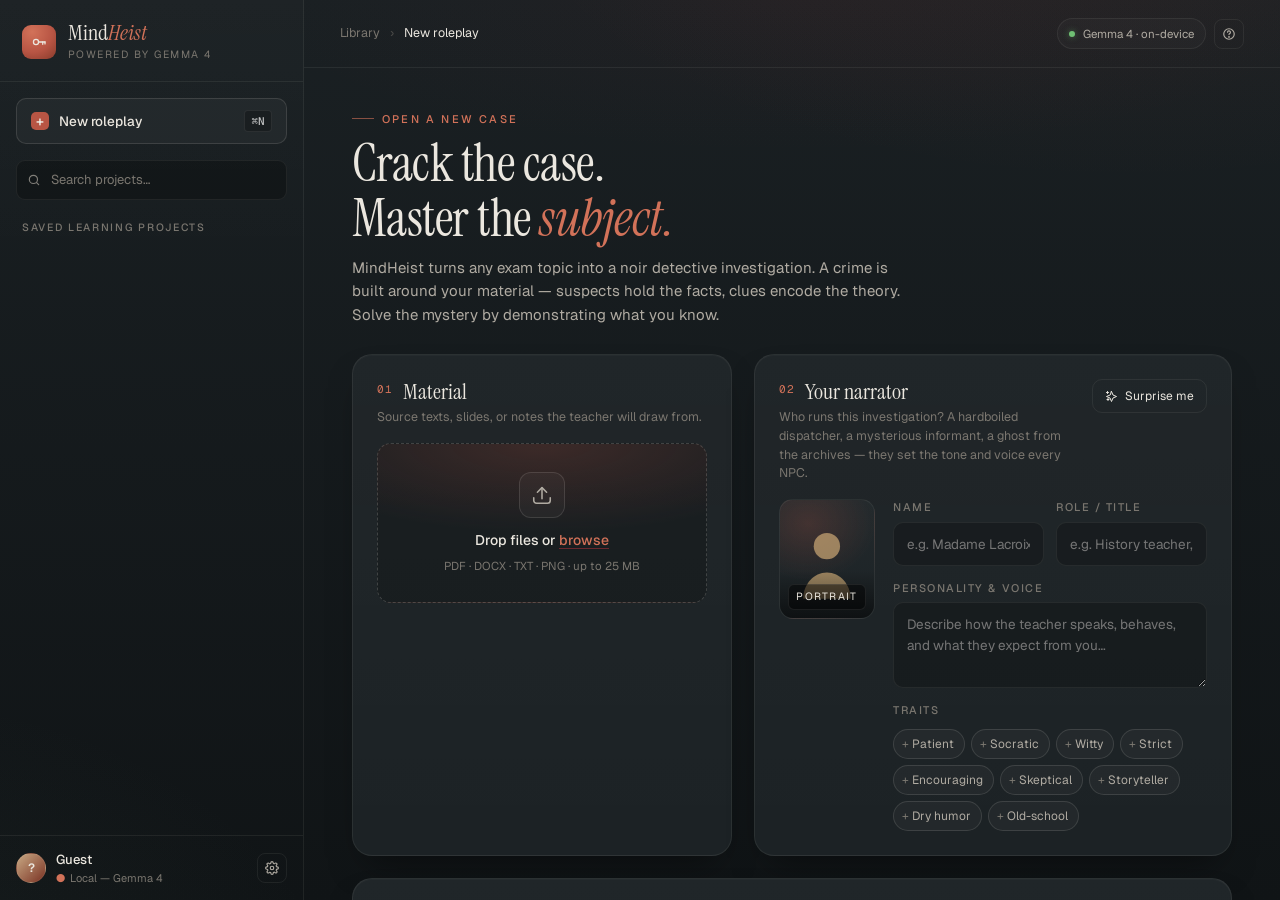
==== index.html @ cf47e503 "prompt step rework" ====
<!doctype html>
<html lang="en">
<head>
<meta charset="utf-8" />
<meta name="viewport" content="width=device-width,initial-scale=1" />
<title>MindHeist — New Roleplay</title>
<link rel="preconnect" href="https://fonts.googleapis.com">
<link rel="preconnect" href="https://fonts.gstatic.com" crossorigin>
<link href="https://fonts.googleapis.com/css2?family=Instrument+Serif:ital@0;1&family=Geist:wght@300;400;500;600;700&family=Geist+Mono:wght@400;500&display=swap" rel="stylesheet">
<link rel="stylesheet" href="shared.css">
<link rel="stylesheet" href="style.css">
</head>
<body>

<div class="app">

  <!-- Sidebar -->
  <aside class="sidebar">
    <div class="brand">
      <div class="brand-mark">
        <svg viewBox="0 0 24 24" fill="none" stroke="currentColor" stroke-width="1.7" stroke-linecap="round" stroke-linejoin="round">
          <circle cx="8" cy="12" r="3.4"/><path d="M11.4 12H20"/><path d="M17 12v3"/><path d="M20 12v2.5"/>
        </svg>
      </div>
      <div>
        <div class="brand-name">Mind<em>Heist</em></div>
        <div class="brand-sub">Powered by Gemma 4</div>
      </div>
    </div>

    <button class="new-btn">
      <span class="plus">+</span>
      <span>New roleplay</span>
      <span class="shortcut">⌘N</span>
    </button>

    <div class="search">
      <svg viewBox="0 0 24 24" fill="none" stroke="currentColor" stroke-width="2" stroke-linecap="round" stroke-linejoin="round"><circle cx="11" cy="11" r="7"/><path d="m20 20-3.5-3.5"/></svg>
      <input placeholder="Search projects…">
    </div>

    <h3>Saved learning projects</h3>

    <div class="projects" id="project-list"></div>

    <div class="sidebar-foot">
      <div class="avatar">?</div>
      <div class="who">
        <div class="who-name">Guest</div>
        <div class="who-plan"><span class="gem">●</span> Local — Gemma 4</div>
      </div>
      <button class="icon-btn" title="Settings">
        <svg viewBox="0 0 24 24" fill="none" stroke="currentColor" stroke-width="2" stroke-linecap="round" stroke-linejoin="round"><circle cx="12" cy="12" r="3"/><path d="M19.4 15a1.7 1.7 0 0 0 .3 1.8l.1.1a2 2 0 1 1-2.8 2.8l-.1-.1a1.7 1.7 0 0 0-1.8-.3 1.7 1.7 0 0 0-1 1.5V21a2 2 0 1 1-4 0v-.1a1.7 1.7 0 0 0-1.1-1.5 1.7 1.7 0 0 0-1.8.3l-.1.1a2 2 0 1 1-2.8-2.8l.1-.1a1.7 1.7 0 0 0 .3-1.8 1.7 1.7 0 0 0-1.5-1H3a2 2 0 1 1 0-4h.1a1.7 1.7 0 0 0 1.5-1.1 1.7 1.7 0 0 0-.3-1.8l-.1-.1a2 2 0 1 1 2.8-2.8l.1.1a1.7 1.7 0 0 0 1.8.3H9a1.7 1.7 0 0 0 1-1.5V3a2 2 0 1 1 4 0v.1a1.7 1.7 0 0 0 1 1.5 1.7 1.7 0 0 0 1.8-.3l.1-.1a2 2 0 1 1 2.8 2.8l-.1.1a1.7 1.7 0 0 0-.3 1.8V9a1.7 1.7 0 0 0 1.5 1H21a2 2 0 1 1 0 4h-.1a1.7 1.7 0 0 0-1.5 1z"/></svg>
      </button>
    </div>
  </aside>

  <!-- Main -->
  <main class="main">
    <div class="topbar">
      <div class="crumb">
        <span>Library</span>
        <span class="sep">›</span>
        <span class="here">New roleplay</span>
      </div>
      <div class="topbar-right">
        <span class="badge"><span class="pulse"></span> Gemma 4 · on-device</span>
        <button class="icon-btn" title="Help">
          <svg viewBox="0 0 24 24" fill="none" stroke="currentColor" stroke-width="2" stroke-linecap="round" stroke-linejoin="round"><circle cx="12" cy="12" r="9"/><path d="M9.5 9a2.5 2.5 0 1 1 3.5 2.3c-.7.4-1 .9-1 1.7"/><circle cx="12" cy="17" r=".6" fill="currentColor"/></svg>
        </button>
      </div>
    </div>

    <div class="scroll">

      <section class="hero">
        <div>
          <div class="eyebrow">Open a new case</div>
          <h1>Crack the case.<br>Master the <em>subject.</em></h1>
          <p class="lede">MindHeist turns any exam topic into a noir detective investigation. A crime is built around your material — suspects hold the facts, clues encode the theory. Solve the mystery by demonstrating what you know.</p>
        </div>
      </section>

      <div class="grid">

        <!-- Card 01: Material -->
        <article class="card">
          <div class="card-head">
            <div>
              <h2><span class="num">01</span>Material</h2>
              <div class="card-desc">Source texts, slides, or notes the teacher will draw from.</div>
            </div>
          </div>
          <label class="dropzone" for="file-input">
            <div class="dz-icon">
              <svg viewBox="0 0 24 24" fill="none" stroke="currentColor" stroke-width="1.7" stroke-linecap="round" stroke-linejoin="round"><path d="M21 15v3a3 3 0 0 1-3 3H6a3 3 0 0 1-3-3v-3"/><path d="M7 9l5-5 5 5"/><path d="M12 4v12"/></svg>
            </div>
            <div class="dz-title">Drop files or <b>browse</b></div>
            <div class="dz-hint">PDF · DOCX · TXT · PNG · up to 25 MB</div>
            <input id="file-input" type="file" multiple hidden>
          </label>
          <div class="file-list" id="file-list"></div>
        </article>

        <!-- Card 02: Teacher -->
        <article class="card">
          <div class="card-head">
            <div>
              <h2><span class="num">02</span>Your narrator</h2>
              <div class="card-desc">Who runs this investigation? A hardboiled dispatcher, a mysterious informant, a ghost from the archives — they set the tone and voice every NPC.</div>
            </div>
            <button class="btn" type="button" style="white-space:nowrap;font-size:12px;padding:7px 12px;flex-shrink:0">
              <svg viewBox="0 0 24 24" width="12" height="12" fill="none" stroke="currentColor" stroke-width="2" stroke-linecap="round" stroke-linejoin="round" style="vertical-align:-2px;margin-right:5px"><path d="M5 3v4M3 5h4M6 17v4M4 19h4M13 3l3 7 7 3-7 3-3 7-3-7-7-3 7-3z"/></svg>
              Surprise me
            </button>
          </div>
          <div class="persona-grid">
            <div class="portrait" title="Choose portrait">
              <svg viewBox="0 0 100 120" fill="currentColor">
                <circle cx="50" cy="40" r="20"/>
                <path d="M14 120c0-22 16-40 36-40s36 18 36 40z"/>
              </svg>
              <div class="portrait-label">Portrait</div>
            </div>
            <div>
              <div class="row-2">
                <div class="field">
                  <label>Name</label>
                  <input id="teacher-name" placeholder="e.g. Madame Lacroix">
                </div>
                <div class="field">
                  <label>Role / title</label>
                  <input id="teacher-role" placeholder="e.g. History teacher, debate partner…">
                </div>
              </div>
              <div class="field">
                <label>Personality &amp; voice</label>
                <textarea id="teacher-personality" placeholder="Describe how the teacher speaks, behaves, and what they expect from you…"></textarea>
              </div>
              <div class="field" style="margin-bottom:0">
                <label>Traits</label>
                <div class="traits">
                  <span class="trait">Patient</span>
                  <span class="trait">Socratic</span>
                  <span class="trait">Witty</span>
                  <span class="trait">Strict</span>
                  <span class="trait">Encouraging</span>
                  <span class="trait">Skeptical</span>
                  <span class="trait">Storyteller</span>
                  <span class="trait">Dry humor</span>
                  <span class="trait">Old-school</span>
                </div>
              </div>
            </div>
          </div>
        </article>

        <!-- Card 03: Lesson -->
        <article class="card full">
          <div class="card-head">
            <div>
              <h2><span class="num">03</span>The case</h2>
              <div class="card-desc">What subject should the crime revolve around? The mystery is built entirely from your exam topic.</div>
            </div>
          </div>
          <div class="topic-grid">
            <div>
              <div class="field">
                <label>Exam topic &amp; scope</label>
                <div class="ta-wrap">
                  <textarea id="topic-ta" oninput="updateCount(this)" placeholder="e.g. I have an oral exam on the French Revolution — causes, key figures, the Declaration of the Rights of Man. Make it a murder investigation where the victim was a revolutionary scholar. Push me hard on dates and motives."></textarea>
                  <div class="ta-foot">
                    <div class="ta-chips">
                      <span class="chip">Examples</span>
                      <span class="chip">+ Add goal</span>
                    </div>
                    <span id="char-count">0 / 2,000</span>
                  </div>
                </div>
              </div>
            </div>
            <div class="options">
              <div class="field" style="margin-bottom:0">
                <label>Investigation style</label>
                <div class="seg" id="mode-seg">
                  <div class="seg-item">Cold Case</div>
                  <div class="seg-item on">Murder</div>
                  <div class="seg-item">Conspiracy</div>
                  <div class="seg-item">Heist</div>
                </div>
              </div>
              <div class="opt-row">
                <div class="field" style="margin-bottom:0">
                  <label>Language</label>
                  <select id="lesson-language">
                    <option>French (immersive)</option>
                    <option>English</option>
                    <option>German</option>
                    <option>Spanish</option>
                  </select>
                </div>
                <div class="field" style="margin-bottom:0">
                  <label>Length</label>
                  <select id="lesson-length">
                    <option>15 min — quick drill</option>
                    <option selected>30 min — standard</option>
                    <option>60 min — deep dive</option>
                    <option>Open-ended</option>
                  </select>
                </div>
              </div>
              <div class="opt-row">
                <div class="field" style="margin-bottom:0">
                  <label>School type</label>
                  <select id="lesson-school-type">
                    <option value="">— not specified —</option>
                    <option>Grundschule</option>
                    <option>Hauptschule</option>
                    <option>Realschule</option>
                    <option selected>Gymnasium</option>
                    <option>Gesamtschule</option>
                    <option>Berufsschule</option>
                    <option>University</option>
                  </select>
                </div>
                <div class="field" style="margin-bottom:0">
                  <label>Class / grade</label>
                  <select id="lesson-grade">
                    <option value="">— not specified —</option>
                    <option>Klasse 1</option><option>Klasse 2</option><option>Klasse 3</option>
                    <option>Klasse 4</option><option>Klasse 5</option><option>Klasse 6</option>
                    <option>Klasse 7</option><option>Klasse 8</option><option>Klasse 9</option>
                    <option>Klasse 10</option><option>Klasse 11</option><option>Klasse 12</option>
                    <option>Klasse 13 / Abitur</option>
                    <option>1st year university</option><option>2nd year university</option>
                    <option>3rd year university</option><option>Master / graduate</option>
                  </select>
                </div>
              </div>
              <div class="slider-box">
                <div class="slider-top"><span>Academic difficulty</span><b id="diff-label">Challenging</b></div>
                <div class="track" id="diff-track">
                  <div class="track-fill" id="diff-fill" style="width:60%"></div>
                  <div class="track-knob" id="diff-knob" style="left:60%"></div>
                </div>
                <div class="slider-scale"><span>Forgiving</span><span>Balanced</span><span>Unforgiving</span><span>No mercy</span></div>
              </div>
            </div>
          </div>
        </article>

      </div>

      <!-- Action bar -->
      <div class="action-bar">
        <div class="action-left">
          <div class="action-model">
            <svg viewBox="0 0 24 24" fill="none" stroke="currentColor" stroke-width="1.8" stroke-linecap="round" stroke-linejoin="round"><path d="M12 2l2.5 6.5L21 11l-6.5 2.5L12 20l-2.5-6.5L3 11l6.5-2.5z"/></svg>
            Gemma 4 · runs locally
          </div>
          <div class="action-divider"></div>
          <div class="action-tokens">No documents yet · add material to begin</div>
        </div>
        <div class="action-right">
          <button class="btn">Save draft</button>
          <button class="btn btn-primary" onclick="send()">
            <svg viewBox="0 0 24 24" fill="none" stroke="currentColor" stroke-width="2" stroke-linecap="round" stroke-linejoin="round"><path d="M5 4l14 8-14 8z" fill="currentColor"/></svg>
            Open the case
            <span class="kbd">⏎</span>
          </button>
        </div>
      </div>

    </div>
  </main>
</div>

<!-- Loading Overlay -->
<div id="loading-overlay" class="loading-overlay" aria-live="polite" aria-label="Generating your case">
  <div class="lo-glow lo-glow-1" aria-hidden="true"></div>
  <div class="lo-glow lo-glow-2" aria-hidden="true"></div>
  <div class="lo-scanlines" aria-hidden="true"></div>

  <div class="lo-content">

    <div class="lo-brand">
      <div class="lo-brand-mark">
        <svg viewBox="0 0 24 24" fill="none" stroke="currentColor" stroke-width="1.7" stroke-linecap="round" stroke-linejoin="round">
          <circle cx="8" cy="12" r="3.4"/>
          <path d="M11.4 12H20"/>
          <path d="M17 12v3"/>
          <path d="M20 12v2.5"/>
        </svg>
      </div>
      <span class="lo-brand-name">Mind<em>Heist</em></span>
    </div>

    <div class="lo-title">Opening<br>the case</div>
    <div class="lo-subtitle" id="lo-subtitle">Preparing your investigation…</div>

    <div class="lo-stages">

      <!-- Stage 1: Research -->
      <div class="lo-stage" id="lo-stage-1">
        <div class="lo-stage-track">
          <div class="lo-stage-icon">
            <svg viewBox="0 0 24 24" fill="none" stroke="currentColor" stroke-width="2" stroke-linecap="round" stroke-linejoin="round">
              <circle cx="11" cy="11" r="7"/>
              <path d="m20 20-3.5-3.5"/>
            </svg>
          </div>
          <div class="lo-stage-line"></div>
        </div>
        <div class="lo-stage-body">
          <div class="lo-stage-label">Research</div>
          <div class="lo-stage-desc">Analyzing concepts, key facts, and learning gaps</div>
        </div>
      </div>

      <!-- Stage 2: Task Design -->
      <div class="lo-stage" id="lo-stage-2">
        <div class="lo-stage-track">
          <div class="lo-stage-icon">
            <svg viewBox="0 0 24 24" fill="none" stroke="currentColor" stroke-width="2" stroke-linecap="round" stroke-linejoin="round">
              <path d="M9 5H7a2 2 0 0 0-2 2v12a2 2 0 0 0 2 2h10a2 2 0 0 0 2-2V7a2 2 0 0 0-2-2h-2"/>
              <rect x="9" y="3" width="6" height="4" rx="2"/>
              <path d="M9 12h6M9 16h4"/>
            </svg>
          </div>
          <div class="lo-stage-line"></div>
        </div>
        <div class="lo-stage-body">
          <div class="lo-stage-label">Task Design</div>
          <div class="lo-stage-desc">Creating exam tasks calibrated to your level</div>
        </div>
      </div>

      <!-- Stage 3: Story Build -->
      <div class="lo-stage" id="lo-stage-3">
        <div class="lo-stage-track">
          <div class="lo-stage-icon">
            <svg viewBox="0 0 24 24" fill="none" stroke="currentColor" stroke-width="2" stroke-linecap="round" stroke-linejoin="round">
              <path d="M20.84 4.61a5.5 5.5 0 0 0-7.78 0L12 5.67l-1.06-1.06a5.5 5.5 0 0 0-7.78 7.78l1.06 1.06L12 21.23l7.78-7.78 1.06-1.06a5.5 5.5 0 0 0 0-7.78z"/>
            </svg>
          </div>
        </div>
        <div class="lo-stage-body">
          <div class="lo-stage-label">Building the Case</div>
          <div class="lo-stage-desc">Weaving your topic into a noir detective mystery</div>
        </div>
      </div>

    </div>

    <div class="lo-progress">
      <div class="lo-progress-fill" id="lo-progress-fill"></div>
    </div>

    <div class="lo-footer">
      <span>Gemma 4 · on-device</span>
      <div class="lo-footer-dot"></div>
      <span id="lo-timer">0s</span>
      <div class="lo-footer-dot"></div>
      <span>~1–3 min</span>
    </div>

  </div>
</div>

<script src="script.js"></script>

</body>
</html>
---- shared.css ----
/* Shared design tokens and base styles — included by both pages */

:root {
  --bg:           #161b1d;
  --surface:      #1c2225;
  --surface-2:    #232a2d;
  --ink:          #ebe7df;
  --ink-dim:      #b0aba2;
  --ink-mute:     #7a766f;
  --accent:       #b85544;
  --accent-light: #d27259;
  --r:            14px;
  --r-lg:         20px;
  --shadow:       0 18px 36px -16px rgba(0,0,0,0.5), 0 1px 0 rgba(255,255,255,0.025) inset;
}

*, *::before, *::after { box-sizing: border-box; }
html, body { height: 100%; margin: 0; }

.app {
  display: grid;
  grid-template-columns: 304px 1fr;
  height: 100vh;
}

.sidebar {
  display: flex;
  flex-direction: column;
  border-right: 1px solid var(--line);
}

.brand {
  display: flex;
  align-items: center;
  gap: 12px;
  padding: 22px 22px 18px;
  border-bottom: 1px solid var(--line);
}

.sidebar h3 {
  font-size: 10.5px;
  letter-spacing: 0.16em;
  text-transform: uppercase;
  color: var(--ink-mute);
  font-weight: 500;
  margin: 8px 22px;
}

.sidebar-foot {
  border-top: 1px solid var(--line);
  padding: 14px 16px;
  display: flex;
  align-items: center;
  gap: 10px;
}

@media (max-width: 860px) {
  .app { grid-template-columns: 1fr; }
  .sidebar { display: none; }
}
---- style.css ----
:root {
  --bg-grad-1:   #1a2023;
  --bg-grad-2:   #101416;
  --glow-1:      rgba(184,85,68,0.10);
  --glow-2:      rgba(94,124,107,0.10);
  --line:        rgba(235,231,223,0.07);
  --line-strong: rgba(235,231,223,0.13);
  --red:         var(--accent);
  --red-deep:    #7a3324;
  --red-bright:  var(--accent-light);
  --red-glow:    rgba(184,85,68,0.22);
  --gold:        #c9a984;
  --r-sm:        10px;
  --shadow-red:  0 8px 24px -10px var(--red-glow);
}

body {
  font-family: "Geist", ui-sans-serif, system-ui, sans-serif;
  font-size: 14px;
  line-height: 1.5;
  color: var(--ink);
  background-color: var(--bg);
  background-image:
    radial-gradient(1100px 600px at 88% -20%, var(--glow-1), transparent 60%),
    radial-gradient(900px 700px at -10% 120%, var(--glow-2), transparent 55%),
    linear-gradient(180deg, var(--bg-grad-1), var(--bg-grad-2));
  background-attachment: fixed;
  -webkit-font-smoothing: antialiased;
  overflow: hidden;
}

/* ── Sidebar ── */
.sidebar {
  background: linear-gradient(180deg, rgba(255,255,255,0.015), transparent 30%);
}

.brand-mark {
  width: 34px; height: 34px;
  border-radius: 9px;
  background: radial-gradient(120% 120% at 30% 20%, var(--red-bright), var(--red) 50%, var(--red-deep));
  display: grid; place-items: center;
  color: var(--ink);
}
.brand-mark svg { width: 18px; height: 18px; }
.brand-name {
  font-family: "Instrument Serif", serif;
  font-size: 22px;
  line-height: 1;
}
.brand-name em { font-style: italic; color: var(--red-bright); }
.brand-sub {
  font-size: 10.5px;
  letter-spacing: 0.14em;
  text-transform: uppercase;
  color: var(--ink-mute);
  margin-top: 3px;
}

.new-btn {
  margin: 16px;
  padding: 11px 14px;
  display: flex; align-items: center; gap: 10px;
  background: rgba(255,255,255,0.04);
  color: var(--ink);
  border: 1px solid var(--line-strong);
  border-radius: var(--r-sm);
  font: inherit; font-size: 13.5px; font-weight: 500;
  cursor: pointer;
  transition: background .15s, border-color .15s;
}
.new-btn:hover { background: rgba(255,255,255,0.07); border-color: rgba(185,64,73,0.35); }
.new-btn .plus {
  width: 18px; height: 18px; border-radius: 5px;
  background: var(--red);
  display: grid; place-items: center;
  font-size: 14px; font-weight: 600; line-height: 1;
}
.new-btn .shortcut {
  margin-left: auto;
  font-family: "Geist Mono", monospace;
  font-size: 11px;
  padding: 2px 6px; border-radius: 4px;
  background: rgba(0,0,0,0.25);
  color: rgba(255,255,255,0.75);
  border: 1px solid rgba(255,255,255,0.08);
}

.search {
  margin: 0 16px 12px;
  display: flex; align-items: center; gap: 8px;
  padding: 8px 10px;
  background: rgba(0,0,0,0.25);
  border: 1px solid var(--line);
  border-radius: 9px;
}
.search:focus-within { border-color: var(--line-strong); }
.search svg { width: 14px; height: 14px; opacity: .7; flex-shrink: 0; color: var(--ink-dim); }
.search input {
  background: transparent; border: 0; outline: 0;
  color: var(--ink); flex: 1; font: inherit; font-size: 13px;
}
.search input::placeholder { color: var(--ink-mute); }

.projects {
  flex: 1;
  overflow-y: auto;
  padding: 0 10px 10px;
  scrollbar-width: thin;
  scrollbar-color: rgba(255,255,255,0.1) transparent;
}
.projects::-webkit-scrollbar { width: 6px; }
.projects::-webkit-scrollbar-thumb { background: rgba(255,255,255,0.08); border-radius: 99px; }

.project {
  padding: 11px 12px;
  border-radius: 10px;
  margin: 2px 0;
  cursor: pointer;
  border: 1px solid transparent;
  display: grid;
  grid-template-columns: 28px 1fr auto;
  align-items: center;
  gap: 10px;
  transition: background .15s, border-color .15s;
}
.project:hover { background: rgba(255,255,255,0.025); border-color: var(--line); }
.project.active {
  background: linear-gradient(180deg, rgba(155,44,52,0.12), rgba(155,44,52,0.04));
  border-color: rgba(155,44,52,0.28);
}
.project-icon {
  width: 28px; height: 28px; border-radius: 7px;
  display: grid; place-items: center;
  font-family: "Instrument Serif", serif; font-size: 16px;
  background: linear-gradient(160deg, rgba(255,255,255,0.06), rgba(255,255,255,0.02));
  border: 1px solid var(--line);
}
.project-text { min-width: 0; }
.project-title {
  font-size: 13px; font-weight: 500;
  white-space: nowrap; overflow: hidden; text-overflow: ellipsis;
}
.project-sub {
  font-size: 11.5px; color: var(--ink-mute); margin-top: 1px;
  white-space: nowrap; overflow: hidden; text-overflow: ellipsis;
}
.dot {
  width: 6px; height: 6px; border-radius: 50%;
  background: var(--red-bright);
  box-shadow: 0 0 8px var(--red-bright);
  opacity: 0;
}
.project.unread .dot { opacity: 1; }

.avatar {
  width: 30px; height: 30px; border-radius: 50%;
  background: linear-gradient(135deg, var(--gold), var(--red-deep));
  display: grid; place-items: center;
  font-size: 12px; font-weight: 600;
  border: 1px solid var(--line);
  flex-shrink: 0;
}
.who { flex: 1; min-width: 0; }
.who-name { font-size: 13px; font-weight: 500; }
.who-plan {
  font-size: 11px; color: var(--ink-mute);
  display: flex; align-items: center; gap: 5px;
}
.who-plan .gem { color: var(--red-bright); }

.icon-btn {
  width: 30px; height: 30px; border-radius: 8px;
  border: 1px solid var(--line); background: transparent;
  color: var(--ink-dim);
  display: grid; place-items: center;
  cursor: pointer;
  transition: background .15s, color .15s, border-color .15s;
}
.icon-btn:hover { background: rgba(255,255,255,0.04); color: var(--ink); border-color: var(--line-strong); }
.icon-btn svg { width: 14px; height: 14px; }

/* ── Main ── */
.main {
  display: flex; flex-direction: column;
  height: 100vh; overflow: hidden;
  position: relative;
}
.main::before {
  content: "";
  position: absolute; inset: 0 0 auto 0; height: 220px;
  background: radial-gradient(80% 100% at 50% 0%, rgba(155,44,52,0.06), transparent 70%);
  pointer-events: none;
}

.topbar {
  display: flex; align-items: center; justify-content: space-between;
  padding: 18px 36px;
  border-bottom: 1px solid var(--line);
  position: relative; z-index: 1;
}
.crumb { display: flex; align-items: center; gap: 10px; color: var(--ink-mute); font-size: 12.5px; }
.crumb .here { color: var(--ink); }
.crumb .sep { opacity: .5; }
.topbar-right { display: flex; gap: 8px; align-items: center; }
.badge {
  display: inline-flex; align-items: center; gap: 8px;
  padding: 6px 11px; border-radius: 999px;
  border: 1px solid var(--line);
  background: rgba(255,255,255,0.02);
  font-size: 11.5px; color: var(--ink-dim);
}
.pulse {
  width: 6px; height: 6px; border-radius: 50%;
  background: #6fbf73;
  box-shadow: 0 0 6px rgba(111,191,115,0.5);
  flex-shrink: 0;
}

.scroll {
  flex: 1; overflow-y: auto;
  padding: 36px 48px 48px;
  position: relative; z-index: 1;
}
.scroll::-webkit-scrollbar { width: 8px; }
.scroll::-webkit-scrollbar-thumb { background: rgba(255,255,255,0.06); border-radius: 99px; }

/* ── Hero ── */
.hero {
  max-width: 1180px; margin: 0 auto 28px;
  display: flex; align-items: flex-end; justify-content: space-between; gap: 24px;
}
.eyebrow {
  display: inline-flex; align-items: center; gap: 8px;
  font-size: 11px; letter-spacing: 0.2em; text-transform: uppercase;
  color: var(--red-bright); font-weight: 500; margin-bottom: 10px;
}
.eyebrow::before { content: ""; width: 22px; height: 1px; background: currentColor; opacity: .6; }
h1 {
  font-family: "Instrument Serif", serif;
  font-size: 52px; font-weight: 400;
  line-height: 1.05; letter-spacing: -0.01em;
  margin: 0 0 10px; color: var(--ink);
}
h1 em { font-style: italic; color: var(--red-bright); }
.lede { color: var(--ink-dim); font-size: 15px; max-width: 560px; line-height: 1.55; margin: 0; }

/* ── Cards grid ── */
.grid {
  max-width: 1180px; margin: 0 auto;
  display: grid;
  grid-template-columns: 380px 1fr;
  gap: 22px;
}
.full { grid-column: 1 / -1; }

.card {
  background: linear-gradient(180deg, rgba(255,255,255,0.02), transparent), var(--surface);
  border: 1px solid var(--line);
  border-radius: var(--r-lg);
  padding: 24px;
  box-shadow: var(--shadow);
}
.card-head {
  display: flex; align-items: flex-start; justify-content: space-between;
  gap: 14px; margin-bottom: 16px;
}
.card-head h2 {
  font-family: "Instrument Serif", serif;
  font-size: 22px; font-weight: 400; line-height: 1.15;
  margin: 0 0 4px;
}
.card-head h2 .num {
  font-family: "Geist Mono", monospace;
  font-size: 11px; color: var(--red-bright);
  letter-spacing: 0.1em; margin-right: 10px;
  vertical-align: 6px;
}
.card-desc { font-size: 12.5px; color: var(--ink-mute); }

/* ── Upload card ── */
.dropzone {
  display: block;
  border: 1.5px dashed rgba(245,237,225,0.18);
  border-radius: 14px;
  padding: 28px 18px;
  text-align: center;
  background: radial-gradient(120% 80% at 50% 0%, var(--red-glow), transparent 70%), rgba(0,0,0,0.18);
  cursor: pointer;
  transition: border-color .2s, background .2s;
}
.dropzone:hover { border-color: rgba(185,64,73,0.4); }
.dz-icon {
  width: 46px; height: 46px; border-radius: 12px;
  margin: 0 auto 12px;
  display: grid; place-items: center;
  background: rgba(255,255,255,0.03);
  border: 1px solid var(--line-strong);
  color: var(--ink-dim);
}
.dz-icon svg { width: 22px; height: 22px; }
.dz-title { font-size: 14px; font-weight: 500; }
.dz-title b { color: var(--red-bright); font-weight: 500; text-decoration: underline; text-decoration-color: rgba(230,57,70,0.4); text-underline-offset: 3px; }
.dz-hint { font-size: 11.5px; color: var(--ink-mute); margin-top: 6px; }

.file-list { margin-top: 14px; display: flex; flex-direction: column; gap: 6px; }
.file {
  display: grid; grid-template-columns: 28px 1fr auto auto;
  align-items: center; gap: 10px;
  padding: 9px 10px 9px 9px;
  border-radius: 10px;
  background: rgba(255,255,255,0.02);
  border: 1px solid var(--line);
}
.file-ext {
  width: 28px; height: 28px; border-radius: 6px;
  display: grid; place-items: center;
  font-family: "Geist Mono", monospace; font-size: 9.5px; font-weight: 600;
  letter-spacing: 0.04em;
}
.ext-pdf  { background: linear-gradient(160deg, var(--red), var(--red-deep)); }
.ext-docx { background: linear-gradient(160deg, #4a6fa5, #2a3f5f); }
.ext-png  { background: linear-gradient(160deg, #6b8e6b, #2f4a2f); }
.file-name { font-size: 12.5px; white-space: nowrap; overflow: hidden; text-overflow: ellipsis; }
.file-size { font-size: 11px; color: var(--ink-mute); font-family: "Geist Mono", monospace; }
.file-remove {
  width: 22px; height: 22px; border-radius: 6px;
  border: 0; background: transparent; color: var(--ink-mute);
  cursor: pointer; display: grid; place-items: center;
}
.file-remove:hover { color: var(--ink); background: rgba(255,255,255,0.06); }

/* ── Persona card ── */
.persona-grid {
  display: grid; grid-template-columns: 96px 1fr;
  gap: 18px; align-items: flex-start;
}
.portrait {
  width: 96px; height: 120px; border-radius: 14px;
  background: radial-gradient(120% 80% at 30% 20%, var(--red-glow), transparent 60%),
              linear-gradient(180deg, var(--surface-2), var(--surface));
  border: 1px solid var(--line);
  display: grid; place-items: center;
  position: relative; overflow: hidden; cursor: pointer;
}
.portrait::after {
  content: ""; position: absolute; inset: 0;
  background: linear-gradient(180deg, transparent 60%, rgba(0,0,0,0.5));
}
.portrait svg { width: 70%; height: 70%; color: rgba(217,178,124,0.65); }
.portrait-label {
  position: absolute; left: 8px; right: 8px; bottom: 8px; z-index: 1;
  font-size: 10.5px; letter-spacing: 0.12em; text-transform: uppercase;
  text-align: center; color: var(--ink);
  background: rgba(0,0,0,0.45);
  border: 1px solid rgba(255,255,255,0.08);
  border-radius: 6px; padding: 4px 0;
}

.field { display: flex; flex-direction: column; gap: 6px; margin-bottom: 14px; }
.field label {
  font-size: 11px; letter-spacing: 0.14em; text-transform: uppercase;
  color: var(--ink-mute); font-weight: 500;
}
.field input, .field textarea, .field select {
  background: rgba(0,0,0,0.22);
  border: 1px solid var(--line);
  border-radius: var(--r-sm);
  padding: 11px 13px;
  color: var(--ink); font: inherit; font-size: 13.5px;
  outline: none; width: 100%;
  transition: border-color .15s, background .15s;
}
.field input:focus, .field textarea:focus, .field select:focus {
  border-color: rgba(230,57,70,0.5);
  background: rgba(0,0,0,0.32);
}
.field textarea { resize: vertical; min-height: 86px; line-height: 1.55; }
.field select { appearance: none; background-image: url("data:image/svg+xml,%3Csvg xmlns='http://www.w3.org/2000/svg' width='12' height='12' viewBox='0 0 24 24' fill='none' stroke='%237a766f' stroke-width='2'%3E%3Cpath d='M6 9l6 6 6-6'/%3E%3C/svg%3E"); background-repeat: no-repeat; background-position: right 12px center; padding-right: 32px; }

.row-2 { display: grid; grid-template-columns: 1fr 1fr; gap: 12px; }

.traits { display: flex; flex-wrap: wrap; gap: 6px; margin-top: 4px; }
.trait {
  font-size: 12px; padding: 5px 10px 5px 8px;
  border-radius: 999px;
  background: rgba(255,255,255,0.03);
  border: 1px solid var(--line-strong);
  color: var(--ink-dim);
  cursor: pointer;
  transition: background .15s, color .15s, border-color .15s;
  user-select: none;
}
.trait::before { content: "+ "; color: var(--ink-mute); }
.trait:hover { color: var(--ink); border-color: rgba(245,237,225,0.2); }
.trait.on { background: color-mix(in srgb, var(--red) 18%, transparent); border-color: color-mix(in srgb, var(--red) 40%, transparent); color: var(--ink); }
.trait.on::before { content: "✓ "; color: var(--red-bright); }

/* ── Topic card ── */
.topic-grid { display: grid; grid-template-columns: 1.4fr 1fr; gap: 24px; }

.ta-wrap {
  position: relative;
  background: rgba(0,0,0,0.22);
  border: 1px solid var(--line);
  border-radius: 12px;
  padding: 14px 16px 38px;
  transition: border-color .15s;
}
.ta-wrap:focus-within { border-color: rgba(230,57,70,0.45); }
.ta-wrap textarea {
  width: 100%; background: transparent; border: 0; outline: 0;
  resize: none; color: var(--ink); font: inherit;
  font-size: 14px; line-height: 1.6; min-height: 200px;
}
.ta-wrap textarea::placeholder { color: var(--ink-mute); }
.ta-foot {
  position: absolute; left: 14px; right: 14px; bottom: 10px;
  display: flex; align-items: center; justify-content: space-between;
  color: var(--ink-mute); font-size: 11px;
}
.ta-chips { display: flex; gap: 6px; }
.chip {
  font-size: 11px; padding: 4px 8px; border-radius: 6px;
  border: 1px solid var(--line); color: var(--ink-dim);
  background: rgba(255,255,255,0.02); cursor: pointer;
}
.chip:hover { color: var(--ink); border-color: var(--line-strong); }

.options { display: flex; flex-direction: column; gap: 12px; }
.opt-row { display: grid; grid-template-columns: 1fr 1fr; gap: 10px; }

.seg {
  display: flex; gap: 4px; padding: 4px;
  background: rgba(0,0,0,0.22);
  border: 1px solid var(--line); border-radius: var(--r-sm);
}
.seg-item {
  flex: 1; text-align: center;
  padding: 8px 10px; font-size: 12.5px;
  color: var(--ink-dim); border-radius: 7px;
  cursor: pointer; border: 1px solid transparent;
  user-select: none;
  transition: color .15s;
}
.seg-item:hover { color: var(--ink); }
.seg-item.on {
  background: color-mix(in srgb, var(--red) 22%, transparent);
  color: var(--ink);
  border-color: color-mix(in srgb, var(--red) 40%, transparent);
}

.slider-box {
  background: rgba(0,0,0,0.22);
  border: 1px solid var(--line);
  border-radius: var(--r-sm); padding: 12px 14px;
}
.slider-top { display: flex; justify-content: space-between; font-size: 12px; color: var(--ink-dim); margin-bottom: 8px; }
.slider-top b { color: var(--ink); font-weight: 500; }
.track {
  position: relative; height: 4px;
  background: rgba(255,255,255,0.08);
  border-radius: 99px; cursor: pointer;
}
.track-fill {
  position: absolute; top: 0; left: 0; bottom: 0;
  background: linear-gradient(90deg, var(--red-deep), var(--red));
  border-radius: 99px;
}
.track-knob {
  position: absolute; top: 50%;
  width: 12px; height: 12px; border-radius: 50%;
  background: var(--ink);
  transform: translate(-50%, -50%);
  box-shadow: 0 0 0 3px var(--red-glow), 0 2px 6px rgba(0,0,0,0.4);
}
.slider-scale { display: flex; justify-content: space-between; font-size: 10.5px; color: var(--ink-mute); margin-top: 8px; }

/* ── Action bar ── */
.action-bar {
  max-width: 1180px; margin: 22px auto 0;
  display: flex; align-items: center; justify-content: space-between;
  gap: 16px; padding: 16px 22px;
  background: linear-gradient(180deg, rgba(255,255,255,0.02), transparent), var(--surface);
  border: 1px solid var(--line);
  border-radius: var(--r-lg);
  box-shadow: var(--shadow);
}
.action-left { display: flex; align-items: center; gap: 14px; }
.action-model { display: flex; align-items: center; gap: 8px; font-size: 12px; color: var(--ink-dim); }
.action-model svg { width: 14px; height: 14px; color: var(--red-bright); }
.action-divider { width: 1px; height: 18px; background: var(--line); }
.action-tokens { font-size: 12px; color: var(--ink-mute); }
.action-right { display: flex; gap: 10px; }

.btn {
  font: inherit; cursor: pointer;
  padding: 11px 16px; border-radius: var(--r-sm);
  border: 1px solid var(--line);
  background: transparent; color: var(--ink); font-size: 13px;
  transition: background .15s, border-color .15s;
}
.btn:hover { background: rgba(255,255,255,0.04); border-color: var(--line-strong); }
.btn-primary {
  background: linear-gradient(180deg, var(--red), var(--red-deep));
  border-color: rgba(255,255,255,0.06);
  padding: 11px 22px 11px 18px; font-weight: 500;
  box-shadow: var(--shadow-red), 0 1px 0 rgba(255,255,255,0.10) inset;
  display: flex; align-items: center; gap: 10px;
}
.btn-primary:hover { filter: brightness(1.06); }
.btn-primary svg { width: 16px; height: 16px; }
.kbd {
  font-family: "Geist Mono", monospace; font-size: 10.5px;
  padding: 2px 6px; border-radius: 4px;
  background: rgba(0,0,0,0.28);
  border: 1px solid rgba(255,255,255,0.1);
}

/* ── Responsive ── */
@media (max-width: 1180px) {
  .grid { grid-template-columns: 1fr; }
  .topic-grid { grid-template-columns: 1fr; }
  .hero { flex-direction: column; align-items: flex-start; }
  h1 { font-size: 44px; }
}
@media (max-width: 860px) {
  body { overflow: auto; }
  .app { height: auto; }
  .main { height: auto; overflow: visible; }
  .scroll { padding: 24px; overflow: visible; }
}

/* ═══════════════════════════════════════════════════
   LOADING OVERLAY
═══════════════════════════════════════════════════ */
.loading-overlay {
  position: fixed;
  inset: 0;
  z-index: 9000;
  display: none;
  align-items: center;
  justify-content: center;
  background: var(--bg);
  opacity: 0;
  pointer-events: none;
  transition: opacity 0.5s ease;
  overflow: hidden;
}
.loading-overlay.lo-open {
  display: flex;
}
.loading-overlay.active {
  opacity: 1;
  pointer-events: auto;
}
.loading-overlay.fade-out {
  opacity: 0;
  pointer-events: none;
  transition: opacity 0.6s ease-in;
}

/* Background glows */
.lo-glow {
  position: absolute;
  border-radius: 50%;
  pointer-events: none;
}
.lo-glow-1 {
  width: 900px; height: 600px;
  top: -200px; right: -150px;
  background: radial-gradient(circle, rgba(184,85,68,0.14), transparent 60%);
  animation: lo-glow-float 5.5s ease-in-out infinite alternate;
}
.lo-glow-2 {
  width: 700px; height: 700px;
  bottom: -280px; left: -180px;
  background: radial-gradient(circle, rgba(74,130,155,0.09), transparent 60%);
  animation: lo-glow-float 7s ease-in-out infinite alternate-reverse;
  animation-delay: 1.8s;
}
@keyframes lo-glow-float {
  from { transform: scale(1) translate(0, 0); opacity: 0.65; }
  to   { transform: scale(1.07) translate(12px, -14px); opacity: 1; }
}

/* Scanlines */
.lo-scanlines {
  position: absolute;
  inset: 0;
  pointer-events: none;
  background: repeating-linear-gradient(
    transparent 0,
    transparent 2px,
    rgba(0, 0, 0, 0.022) 2px,
    rgba(0, 0, 0, 0.022) 4px
  );
}

/* Content wrapper */
.lo-content {
  position: relative;
  z-index: 1;
  width: min(480px, 90vw);
}

/* Brand */
.lo-brand {
  display: flex;
  align-items: center;
  gap: 10px;
  margin-bottom: 38px;
}
.lo-brand-mark {
  width: 30px; height: 30px;
  border-radius: 8px;
  background: radial-gradient(120% 120% at 30% 20%, var(--red-bright), var(--red) 50%, var(--red-deep));
  display: grid; place-items: center;
  color: white;
  flex-shrink: 0;
}
.lo-brand-mark svg { width: 14px; height: 14px; }
.lo-brand-name {
  font-family: "Instrument Serif", serif;
  font-size: 18px;
  line-height: 1;
  color: var(--ink);
}
.lo-brand-name em { font-style: italic; color: var(--red-bright); }

/* Headline */
.lo-title {
  font-family: "Instrument Serif", serif;
  font-size: 40px;
  font-weight: 400;
  line-height: 1.1;
  color: var(--ink);
  margin-bottom: 8px;
  letter-spacing: -0.01em;
}
.lo-subtitle {
  font-size: 13px;
  color: var(--ink-mute);
  margin-bottom: 48px;
  min-height: 18px;
  transition: color 0.3s;
}

/* ── Stage list ── */
.lo-stages {
  display: flex;
  flex-direction: column;
  margin-bottom: 36px;
}

.lo-stage {
  display: grid;
  grid-template-columns: 44px 1fr;
  gap: 16px;
}

.lo-stage-track {
  display: flex;
  flex-direction: column;
  align-items: center;
  flex-shrink: 0;
}

.lo-stage-icon {
  width: 44px; height: 44px;
  border-radius: 50%;
  display: grid; place-items: center;
  position: relative;
  flex-shrink: 0;
  background: rgba(255, 255, 255, 0.03);
  border: 1.5px solid rgba(255, 255, 255, 0.09);
  transition: background 0.4s, border-color 0.4s, box-shadow 0.4s;
}
.lo-stage-icon svg {
  width: 18px; height: 18px;
  color: rgba(235, 231, 223, 0.20);
  transition: color 0.4s;
  position: relative; z-index: 1;
  flex-shrink: 0;
}

.lo-stage-line {
  width: 1.5px;
  flex: 1;
  min-height: 22px;
  background: rgba(255, 255, 255, 0.06);
  margin: 5px 0;
  transition: background 0.7s ease;
}

.lo-stage-body {
  padding-bottom: 30px;
  padding-top: 10px;
}

.lo-stage-label {
  font-size: 15px;
  font-weight: 500;
  color: rgba(235, 231, 223, 0.28);
  margin-bottom: 4px;
  line-height: 1.3;
  transition: color 0.4s;
}

.lo-stage-desc {
  font-size: 12px;
  line-height: 1.55;
  color: rgba(235, 231, 223, 0.15);
  transition: color 0.4s;
}

/* ── ACTIVE ── */
.lo-stage.active .lo-stage-icon {
  background: color-mix(in srgb, var(--red) 13%, transparent);
  border-color: color-mix(in srgb, var(--red) 45%, transparent);
  animation: lo-pulse 2.4s ease-in-out infinite;
}
.lo-stage.active .lo-stage-icon svg { color: var(--red-bright); }

/* Spinner ring */
.lo-stage.active .lo-stage-icon::after {
  content: "";
  position: absolute;
  inset: -5px;
  border-radius: 50%;
  border: 1.5px solid transparent;
  border-top-color: var(--red-bright);
  border-right-color: color-mix(in srgb, var(--red) 28%, transparent);
  animation: lo-spin 0.95s linear infinite;
}

.lo-stage.active .lo-stage-label { color: var(--ink); }
.lo-stage.active .lo-stage-desc  { color: var(--ink-dim); }

@keyframes lo-pulse {
  0%, 100% {
    box-shadow: 0 0 0 5px color-mix(in srgb, var(--red) 8%, transparent),
                0 0 24px color-mix(in srgb, var(--red) 22%, transparent);
  }
  50% {
    box-shadow: 0 0 0 9px color-mix(in srgb, var(--red) 6%, transparent),
                0 0 38px color-mix(in srgb, var(--red) 35%, transparent);
  }
}
@keyframes lo-spin { to { transform: rotate(360deg); } }

/* ── DONE ── */
.lo-stage.done .lo-stage-icon {
  background: color-mix(in srgb, #6fbf73 11%, transparent);
  border-color: color-mix(in srgb, #6fbf73 38%, transparent);
  box-shadow: 0 0 14px color-mix(in srgb, #6fbf73 18%, transparent);
  animation: lo-done-pop 0.45s cubic-bezier(0.175, 0.885, 0.32, 1.275) both;
}
.lo-stage.done .lo-stage-icon svg { color: #6fbf73; }
.lo-stage.done .lo-stage-label { color: var(--ink-mute); }
.lo-stage.done .lo-stage-desc  { color: rgba(235, 231, 223, 0.22); }
.lo-stage.done .lo-stage-line  {
  background: color-mix(in srgb, #6fbf73 18%, rgba(255, 255, 255, 0.06));
}

@keyframes lo-done-pop {
  0%   { transform: scale(0.72); }
  60%  { transform: scale(1.14); }
  100% { transform: scale(1); }
}

/* ── Progress bar ── */
.lo-progress {
  height: 2px;
  background: rgba(255, 255, 255, 0.06);
  border-radius: 99px;
  overflow: hidden;
  margin-bottom: 16px;
}
.lo-progress-fill {
  height: 100%;
  width: 0;
  background: linear-gradient(90deg, var(--red-deep), var(--red), var(--red-bright));
  border-radius: 99px;
  transition: width 0.9s cubic-bezier(0.4, 0, 0.2, 1);
  box-shadow: 0 0 8px var(--red-glow);
}

/* ── Footer ── */
.lo-footer {
  font-size: 11px;
  color: var(--ink-mute);
  font-family: "Geist Mono", monospace;
  display: flex;
  align-items: center;
  gap: 10px;
}
.lo-footer-dot {
  width: 3px; height: 3px;
  border-radius: 50%;
  background: var(--ink-mute);
  opacity: 0.5;
  flex-shrink: 0;
}
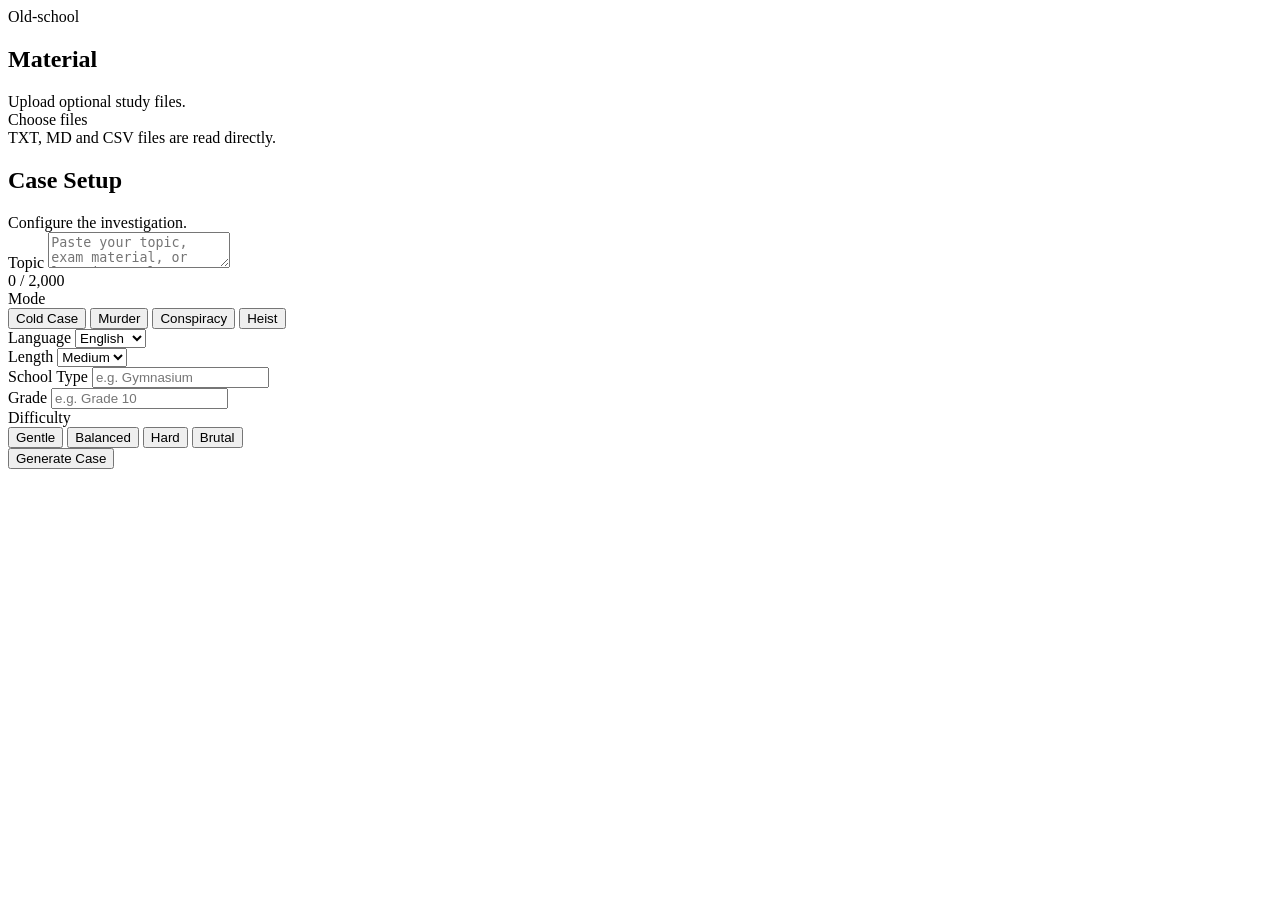
==== commit 4069a4af: "man kann dateien hochladen, aber aus einem noch nicht geklarten Grund ladt der case nicht" ====
--- a/index.html
+++ b/index.html
@@ -1,373 +1,117 @@
-<!doctype html>
 <html lang="en">
-<head>
-<meta charset="utf-8" />
-<meta name="viewport" content="width=device-width,initial-scale=1" />
-<title>MindHeist — New Roleplay</title>
-<link rel="preconnect" href="https://fonts.googleapis.com">
-<link rel="preconnect" href="https://fonts.gstatic.com" crossorigin>
-<link href="https://fonts.googleapis.com/css2?family=Instrument+Serif:ital@0;1&family=Geist:wght@300;400;500;600;700&family=Geist+Mono:wght@400;500&display=swap" rel="stylesheet">
-<link rel="stylesheet" href="shared.css">
-<link rel="stylesheet" href="style.css">
-</head>
-<body>
-
-<div class="app">
-
-  <!-- Sidebar -->
-  <aside class="sidebar">
-    <div class="brand">
-      <div class="brand-mark">
-        <svg viewBox="0 0 24 24" fill="none" stroke="currentColor" stroke-width="1.7" stroke-linecap="round" stroke-linejoin="round">
-          <circle cx="8" cy="12" r="3.4"/><path d="M11.4 12H20"/><path d="M17 12v3"/><path d="M20 12v2.5"/>
-        </svg>
-      </div>
-      <div>
-        <div class="brand-name">Mind<em>Heist</em></div>
-        <div class="brand-sub">Powered by Gemma 4</div>
-      </div>
-    </div>
-
-    <button class="new-btn">
-      <span class="plus">+</span>
-      <span>New roleplay</span>
-      <span class="shortcut">⌘N</span>
-    </button>
-
-    <div class="search">
-      <svg viewBox="0 0 24 24" fill="none" stroke="currentColor" stroke-width="2" stroke-linecap="round" stroke-linejoin="round"><circle cx="11" cy="11" r="7"/><path d="m20 20-3.5-3.5"/></svg>
-      <input placeholder="Search projects…">
-    </div>
-
-    <h3>Saved learning projects</h3>
-
-    <div class="projects" id="project-list"></div>
-
-    <div class="sidebar-foot">
-      <div class="avatar">?</div>
-      <div class="who">
-        <div class="who-name">Guest</div>
-        <div class="who-plan"><span class="gem">●</span> Local — Gemma 4</div>
-      </div>
-      <button class="icon-btn" title="Settings">
-        <svg viewBox="0 0 24 24" fill="none" stroke="currentColor" stroke-width="2" stroke-linecap="round" stroke-linejoin="round"><circle cx="12" cy="12" r="3"/><path d="M19.4 15a1.7 1.7 0 0 0 .3 1.8l.1.1a2 2 0 1 1-2.8 2.8l-.1-.1a1.7 1.7 0 0 0-1.8-.3 1.7 1.7 0 0 0-1 1.5V21a2 2 0 1 1-4 0v-.1a1.7 1.7 0 0 0-1.1-1.5 1.7 1.7 0 0 0-1.8.3l-.1.1a2 2 0 1 1-2.8-2.8l.1-.1a1.7 1.7 0 0 0 .3-1.8 1.7 1.7 0 0 0-1.5-1H3a2 2 0 1 1 0-4h.1a1.7 1.7 0 0 0 1.5-1.1 1.7 1.7 0 0 0-.3-1.8l-.1-.1a2 2 0 1 1 2.8-2.8l.1.1a1.7 1.7 0 0 0 1.8.3H9a1.7 1.7 0 0 0 1-1.5V3a2 2 0 1 1 4 0v.1a1.7 1.7 0 0 0 1 1.5 1.7 1.7 0 0 0 1.8-.3l.1-.1a2 2 0 1 1 2.8 2.8l-.1.1a1.7 1.7 0 0 0-.3 1.8V9a1.7 1.7 0 0 0 1.5 1H21a2 2 0 1 1 0 4h-.1a1.7 1.7 0 0 0-1.5 1z"/></svg>
-      </button>
-    </div>
-  </aside>
-
-  <!-- Main -->
-  <main class="main">
-    <div class="topbar">
-      <div class="crumb">
-        <span>Library</span>
-        <span class="sep">›</span>
-        <span class="here">New roleplay</span>
-      </div>
-      <div class="topbar-right">
-        <span class="badge"><span class="pulse"></span> Gemma 4 · on-device</span>
-        <button class="icon-btn" title="Help">
-          <svg viewBox="0 0 24 24" fill="none" stroke="currentColor" stroke-width="2" stroke-linecap="round" stroke-linejoin="round"><circle cx="12" cy="12" r="9"/><path d="M9.5 9a2.5 2.5 0 1 1 3.5 2.3c-.7.4-1 .9-1 1.7"/><circle cx="12" cy="17" r=".6" fill="currentColor"/></svg>
-        </button>
-      </div>
-    </div>
-
-    <div class="scroll">
-
-      <section class="hero">
-        <div>
-          <div class="eyebrow">Open a new case</div>
-          <h1>Crack the case.<br>Master the <em>subject.</em></h1>
-          <p class="lede">MindHeist turns any exam topic into a noir detective investigation. A crime is built around your material — suspects hold the facts, clues encode the theory. Solve the mystery by demonstrating what you know.</p>
-        </div>
-      </section>
-
-      <div class="grid">
-
-        <!-- Card 01: Material -->
-        <article class="card">
-          <div class="card-head">
-            <div>
-              <h2><span class="num">01</span>Material</h2>
-              <div class="card-desc">Source texts, slides, or notes the teacher will draw from.</div>
-            </div>
-          </div>
-          <label class="dropzone" for="file-input">
-            <div class="dz-icon">
-              <svg viewBox="0 0 24 24" fill="none" stroke="currentColor" stroke-width="1.7" stroke-linecap="round" stroke-linejoin="round"><path d="M21 15v3a3 3 0 0 1-3 3H6a3 3 0 0 1-3-3v-3"/><path d="M7 9l5-5 5 5"/><path d="M12 4v12"/></svg>
-            </div>
-            <div class="dz-title">Drop files or <b>browse</b></div>
-            <div class="dz-hint">PDF · DOCX · TXT · PNG · up to 25 MB</div>
-            <input id="file-input" type="file" multiple hidden>
-          </label>
-          <div class="file-list" id="file-list"></div>
-        </article>
-
-        <!-- Card 02: Teacher -->
-        <article class="card">
-          <div class="card-head">
-            <div>
-              <h2><span class="num">02</span>Your narrator</h2>
-              <div class="card-desc">Who runs this investigation? A hardboiled dispatcher, a mysterious informant, a ghost from the archives — they set the tone and voice every NPC.</div>
-            </div>
-            <button class="btn" type="button" style="white-space:nowrap;font-size:12px;padding:7px 12px;flex-shrink:0">
-              <svg viewBox="0 0 24 24" width="12" height="12" fill="none" stroke="currentColor" stroke-width="2" stroke-linecap="round" stroke-linejoin="round" style="vertical-align:-2px;margin-right:5px"><path d="M5 3v4M3 5h4M6 17v4M4 19h4M13 3l3 7 7 3-7 3-3 7-3-7-7-3 7-3z"/></svg>
-              Surprise me
-            </button>
-          </div>
-          <div class="persona-grid">
-            <div class="portrait" title="Choose portrait">
-              <svg viewBox="0 0 100 120" fill="currentColor">
-                <circle cx="50" cy="40" r="20"/>
-                <path d="M14 120c0-22 16-40 36-40s36 18 36 40z"/>
-              </svg>
-              <div class="portrait-label">Portrait</div>
-            </div>
-            <div>
-              <div class="row-2">
-                <div class="field">
-                  <label>Name</label>
-                  <input id="teacher-name" placeholder="e.g. Madame Lacroix">
-                </div>
-                <div class="field">
-                  <label>Role / title</label>
-                  <input id="teacher-role" placeholder="e.g. History teacher, debate partner…">
-                </div>
-              </div>
-              <div class="field">
-                <label>Personality &amp; voice</label>
-                <textarea id="teacher-personality" placeholder="Describe how the teacher speaks, behaves, and what they expect from you…"></textarea>
-              </div>
-              <div class="field" style="margin-bottom:0">
-                <label>Traits</label>
-                <div class="traits">
-                  <span class="trait">Patient</span>
-                  <span class="trait">Socratic</span>
-                  <span class="trait">Witty</span>
-                  <span class="trait">Strict</span>
-                  <span class="trait">Encouraging</span>
-                  <span class="trait">Skeptical</span>
-                  <span class="trait">Storyteller</span>
-                  <span class="trait">Dry humor</span>
-                  <span class="trait">Old-school</span>
-                </div>
-              </div>
+              <span class="trait">Old-school</span>
             </div>
           </div>
         </article>
 
-        <!-- Card 03: Lesson -->
-        <article class="card full">
+        <article class="card">
           <div class="card-head">
-            <div>
-              <h2><span class="num">03</span>The case</h2>
-              <div class="card-desc">What subject should the crime revolve around? The mystery is built entirely from your exam topic.</div>
+            <h2>Material</h2>
+            <div class="card-desc">
+              Upload optional study files.
             </div>
           </div>
-          <div class="topic-grid">
-            <div>
-              <div class="field">
-                <label>Exam topic &amp; scope</label>
-                <div class="ta-wrap">
-                  <textarea id="topic-ta" oninput="updateCount(this)" placeholder="e.g. I have an oral exam on the French Revolution — causes, key figures, the Declaration of the Rights of Man. Make it a murder investigation where the victim was a revolutionary scholar. Push me hard on dates and motives."></textarea>
-                  <div class="ta-foot">
-                    <div class="ta-chips">
-                      <span class="chip">Examples</span>
-                      <span class="chip">+ Add goal</span>
-                    </div>
-                    <span id="char-count">0 / 2,000</span>
-                  </div>
-                </div>
-              </div>
+
+          <label class="upload-box" for="file-input">
+            <div class="upload-title">Choose files</div>
+            <div class="upload-hint">
+              TXT, MD and CSV files are read directly.
             </div>
-            <div class="options">
-              <div class="field" style="margin-bottom:0">
-                <label>Investigation style</label>
-                <div class="seg" id="mode-seg">
-                  <div class="seg-item">Cold Case</div>
-                  <div class="seg-item on">Murder</div>
-                  <div class="seg-item">Conspiracy</div>
-                  <div class="seg-item">Heist</div>
-                </div>
-              </div>
-              <div class="opt-row">
-                <div class="field" style="margin-bottom:0">
-                  <label>Language</label>
-                  <select id="lesson-language">
-                    <option>French (immersive)</option>
-                    <option>English</option>
-                    <option>German</option>
-                    <option>Spanish</option>
-                  </select>
-                </div>
-                <div class="field" style="margin-bottom:0">
-                  <label>Length</label>
-                  <select id="lesson-length">
-                    <option>15 min — quick drill</option>
-                    <option selected>30 min — standard</option>
-                    <option>60 min — deep dive</option>
-                    <option>Open-ended</option>
-                  </select>
-                </div>
-              </div>
-              <div class="opt-row">
-                <div class="field" style="margin-bottom:0">
-                  <label>School type</label>
-                  <select id="lesson-school-type">
-                    <option value="">— not specified —</option>
-                    <option>Grundschule</option>
-                    <option>Hauptschule</option>
-                    <option>Realschule</option>
-                    <option selected>Gymnasium</option>
-                    <option>Gesamtschule</option>
-                    <option>Berufsschule</option>
-                    <option>University</option>
-                  </select>
-                </div>
-                <div class="field" style="margin-bottom:0">
-                  <label>Class / grade</label>
-                  <select id="lesson-grade">
-                    <option value="">— not specified —</option>
-                    <option>Klasse 1</option><option>Klasse 2</option><option>Klasse 3</option>
-                    <option>Klasse 4</option><option>Klasse 5</option><option>Klasse 6</option>
-                    <option>Klasse 7</option><option>Klasse 8</option><option>Klasse 9</option>
-                    <option>Klasse 10</option><option>Klasse 11</option><option>Klasse 12</option>
-                    <option>Klasse 13 / Abitur</option>
-                    <option>1st year university</option><option>2nd year university</option>
-                    <option>3rd year university</option><option>Master / graduate</option>
-                  </select>
-                </div>
-              </div>
-              <div class="slider-box">
-                <div class="slider-top"><span>Academic difficulty</span><b id="diff-label">Challenging</b></div>
-                <div class="track" id="diff-track">
-                  <div class="track-fill" id="diff-fill" style="width:60%"></div>
-                  <div class="track-knob" id="diff-knob" style="left:60%"></div>
-                </div>
-                <div class="slider-scale"><span>Forgiving</span><span>Balanced</span><span>Unforgiving</span><span>No mercy</span></div>
-              </div>
+
+            <input id="file-input" type="file" multiple hidden>
+          </label>
+
+          <div class="file-list" id="file-list"></div>
+        </article>
+
+        <article class="card">
+          <div class="card-head">
+            <h2>Case Setup</h2>
+            <div class="card-desc">
+              Configure the investigation.
             </div>
           </div>
+
+          <div class="field">
+            <label>Topic</label>
+
+            <textarea
+              id="topic-ta"
+              placeholder="Paste your topic, exam material, or learning goals..."
+              oninput="updateCount(this)"
+            ></textarea>
+
+            <div class="char-count" id="char-count">0 / 2,000</div>
+          </div>
+
+          <div class="field">
+            <label>Mode</label>
+
+            <div class="seg">
+              <button class="seg-item on">Cold Case</button>
+              <button class="seg-item">Murder</button>
+              <button class="seg-item">Conspiracy</button>
+              <button class="seg-item">Heist</button>
+            </div>
+          </div>
+
+          <div class="row-2">
+            <div class="field">
+              <label>Language</label>
+
+              <select id="lesson-language">
+                <option>English</option>
+                <option>German</option>
+                <option>Polish</option>
+                <option>French</option>
+              </select>
+            </div>
+
+            <div class="field">
+              <label>Length</label>
+
+              <select id="lesson-length">
+                <option>Short</option>
+                <option selected>Medium</option>
+                <option>Long</option>
+              </select>
+            </div>
+          </div>
+
+          <div class="row-2">
+            <div class="field">
+              <label>School Type</label>
+
+              <input id="lesson-school" placeholder="e.g. Gymnasium">
+            </div>
+
+            <div class="field">
+              <label>Grade</label>
+
+              <input id="lesson-grade" placeholder="e.g. Grade 10">
+            </div>
+          </div>
+
+          <div class="field difficulty">
+            <label>Difficulty</label>
+
+            <div class="seg">
+              <button class="seg-item">Gentle</button>
+              <button class="seg-item on">Balanced</button>
+              <button class="seg-item">Hard</button>
+              <button class="seg-item">Brutal</button>
+            </div>
+          </div>
+
+          <button class="btn-primary" onclick="send()">
+            Generate Case
+          </button>
         </article>
-
       </div>
-
-      <!-- Action bar -->
-      <div class="action-bar">
-        <div class="action-left">
-          <div class="action-model">
-            <svg viewBox="0 0 24 24" fill="none" stroke="currentColor" stroke-width="1.8" stroke-linecap="round" stroke-linejoin="round"><path d="M12 2l2.5 6.5L21 11l-6.5 2.5L12 20l-2.5-6.5L3 11l6.5-2.5z"/></svg>
-            Gemma 4 · runs locally
-          </div>
-          <div class="action-divider"></div>
-          <div class="action-tokens">No documents yet · add material to begin</div>
-        </div>
-        <div class="action-right">
-          <button class="btn">Save draft</button>
-          <button class="btn btn-primary" onclick="send()">
-            <svg viewBox="0 0 24 24" fill="none" stroke="currentColor" stroke-width="2" stroke-linecap="round" stroke-linejoin="round"><path d="M5 4l14 8-14 8z" fill="currentColor"/></svg>
-            Open the case
-            <span class="kbd">⏎</span>
-          </button>
-        </div>
-      </div>
-
     </div>
   </main>
 </div>
 
-<!-- Loading Overlay -->
-<div id="loading-overlay" class="loading-overlay" aria-live="polite" aria-label="Generating your case">
-  <div class="lo-glow lo-glow-1" aria-hidden="true"></div>
-  <div class="lo-glow lo-glow-2" aria-hidden="true"></div>
-  <div class="lo-scanlines" aria-hidden="true"></div>
-
-  <div class="lo-content">
-
-    <div class="lo-brand">
-      <div class="lo-brand-mark">
-        <svg viewBox="0 0 24 24" fill="none" stroke="currentColor" stroke-width="1.7" stroke-linecap="round" stroke-linejoin="round">
-          <circle cx="8" cy="12" r="3.4"/>
-          <path d="M11.4 12H20"/>
-          <path d="M17 12v3"/>
-          <path d="M20 12v2.5"/>
-        </svg>
-      </div>
-      <span class="lo-brand-name">Mind<em>Heist</em></span>
-    </div>
-
-    <div class="lo-title">Opening<br>the case</div>
-    <div class="lo-subtitle" id="lo-subtitle">Preparing your investigation…</div>
-
-    <div class="lo-stages">
-
-      <!-- Stage 1: Research -->
-      <div class="lo-stage" id="lo-stage-1">
-        <div class="lo-stage-track">
-          <div class="lo-stage-icon">
-            <svg viewBox="0 0 24 24" fill="none" stroke="currentColor" stroke-width="2" stroke-linecap="round" stroke-linejoin="round">
-              <circle cx="11" cy="11" r="7"/>
-              <path d="m20 20-3.5-3.5"/>
-            </svg>
-          </div>
-          <div class="lo-stage-line"></div>
-        </div>
-        <div class="lo-stage-body">
-          <div class="lo-stage-label">Research</div>
-          <div class="lo-stage-desc">Analyzing concepts, key facts, and learning gaps</div>
-        </div>
-      </div>
-
-      <!-- Stage 2: Task Design -->
-      <div class="lo-stage" id="lo-stage-2">
-        <div class="lo-stage-track">
-          <div class="lo-stage-icon">
-            <svg viewBox="0 0 24 24" fill="none" stroke="currentColor" stroke-width="2" stroke-linecap="round" stroke-linejoin="round">
-              <path d="M9 5H7a2 2 0 0 0-2 2v12a2 2 0 0 0 2 2h10a2 2 0 0 0 2-2V7a2 2 0 0 0-2-2h-2"/>
-              <rect x="9" y="3" width="6" height="4" rx="2"/>
-              <path d="M9 12h6M9 16h4"/>
-            </svg>
-          </div>
-          <div class="lo-stage-line"></div>
-        </div>
-        <div class="lo-stage-body">
-          <div class="lo-stage-label">Task Design</div>
-          <div class="lo-stage-desc">Creating exam tasks calibrated to your level</div>
-        </div>
-      </div>
-
-      <!-- Stage 3: Story Build -->
-      <div class="lo-stage" id="lo-stage-3">
-        <div class="lo-stage-track">
-          <div class="lo-stage-icon">
-            <svg viewBox="0 0 24 24" fill="none" stroke="currentColor" stroke-width="2" stroke-linecap="round" stroke-linejoin="round">
-              <path d="M20.84 4.61a5.5 5.5 0 0 0-7.78 0L12 5.67l-1.06-1.06a5.5 5.5 0 0 0-7.78 7.78l1.06 1.06L12 21.23l7.78-7.78 1.06-1.06a5.5 5.5 0 0 0 0-7.78z"/>
-            </svg>
-          </div>
-        </div>
-        <div class="lo-stage-body">
-          <div class="lo-stage-label">Building the Case</div>
-          <div class="lo-stage-desc">Weaving your topic into a noir detective mystery</div>
-        </div>
-      </div>
-
-    </div>
-
-    <div class="lo-progress">
-      <div class="lo-progress-fill" id="lo-progress-fill"></div>
-    </div>
-
-    <div class="lo-footer">
-      <span>Gemma 4 · on-device</span>
-      <div class="lo-footer-dot"></div>
-      <span id="lo-timer">0s</span>
-      <div class="lo-footer-dot"></div>
-      <span>~1–3 min</span>
-    </div>
-
-  </div>
-</div>
-
 <script src="script.js"></script>
-
 </body>
-</html>
+</html>
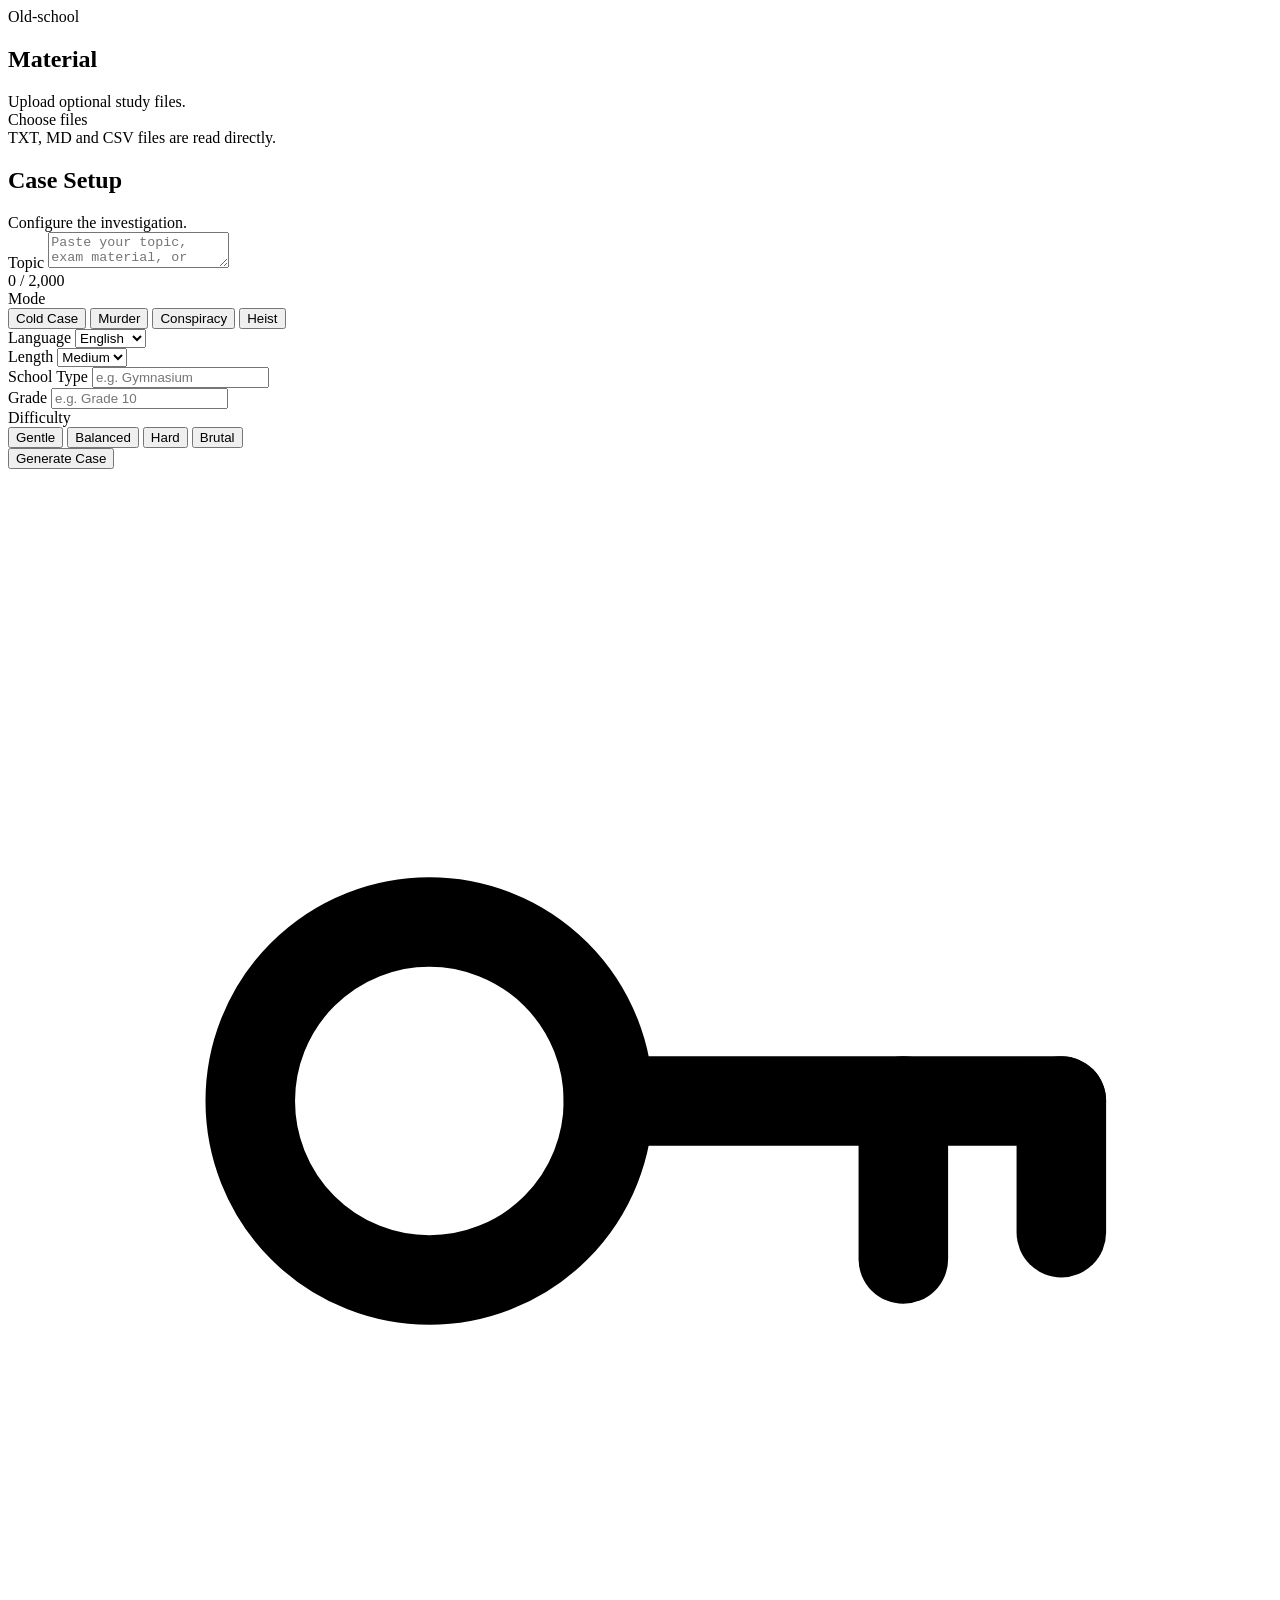
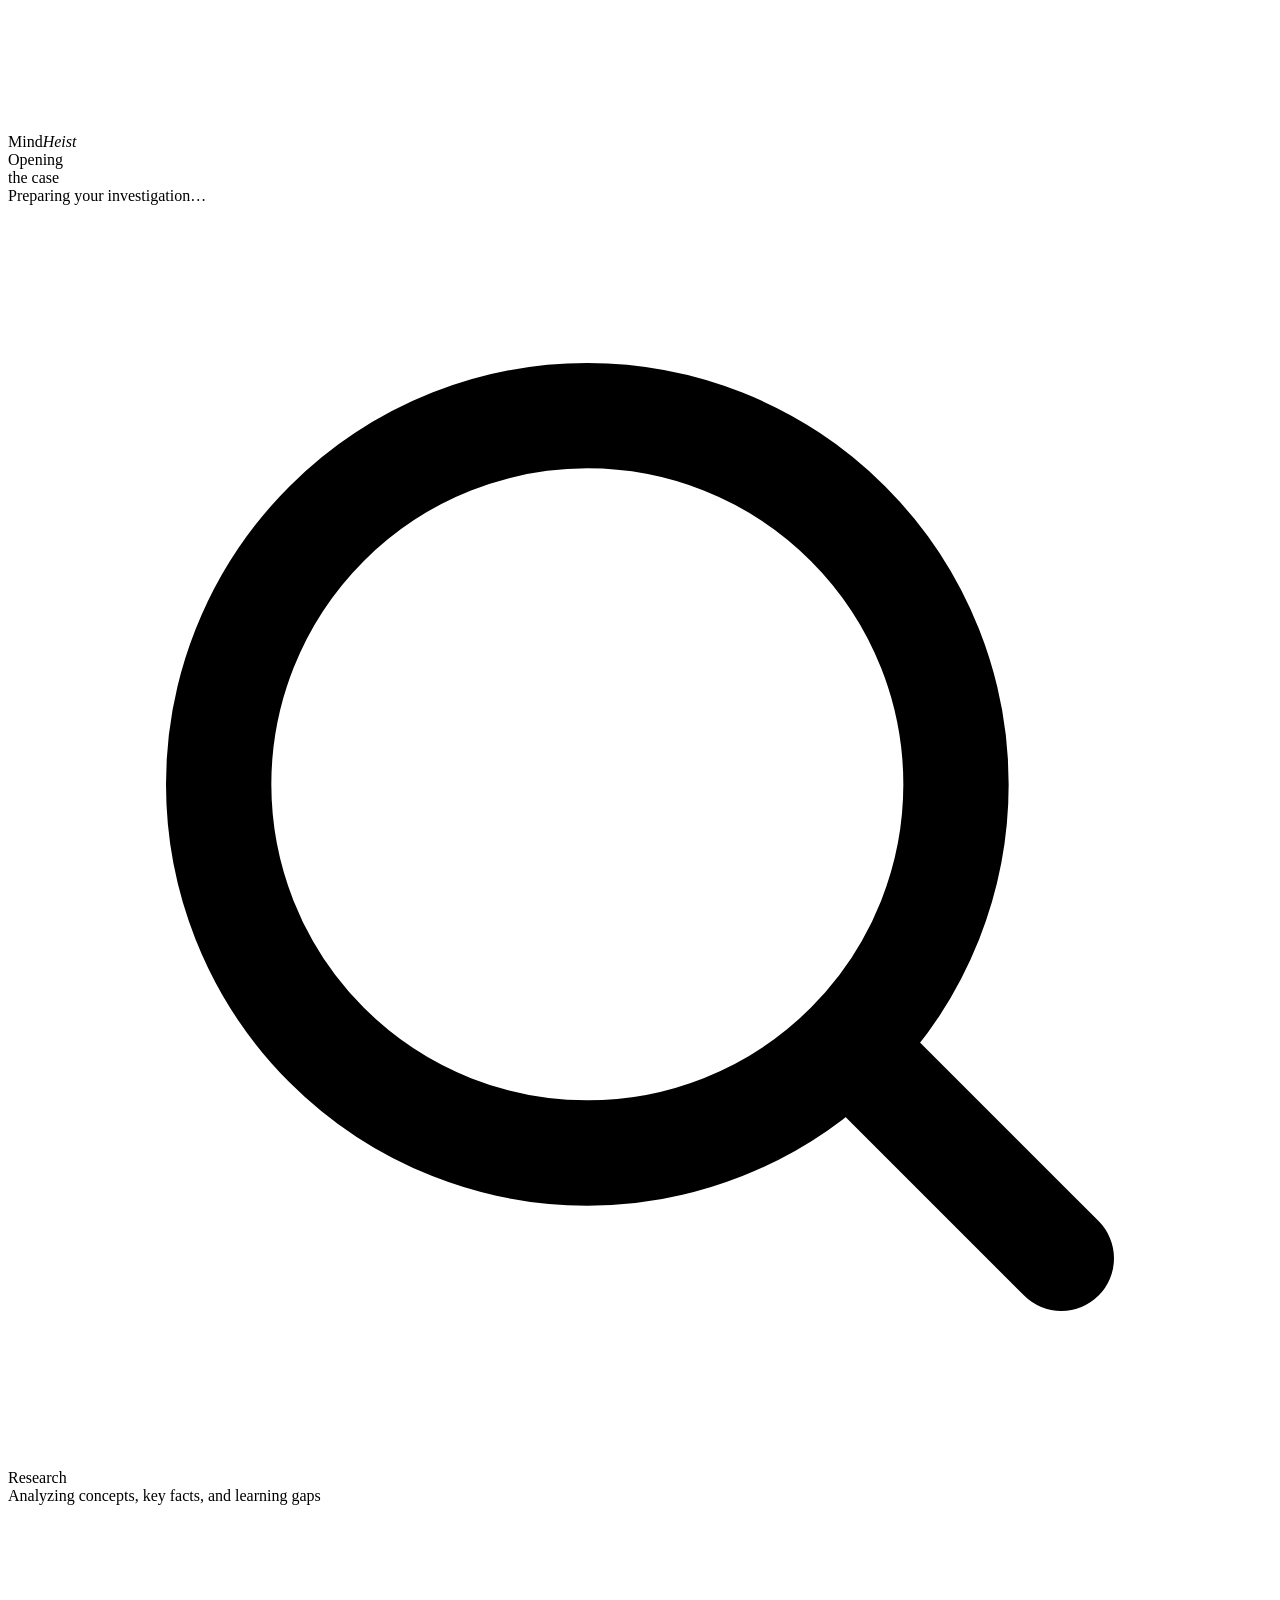
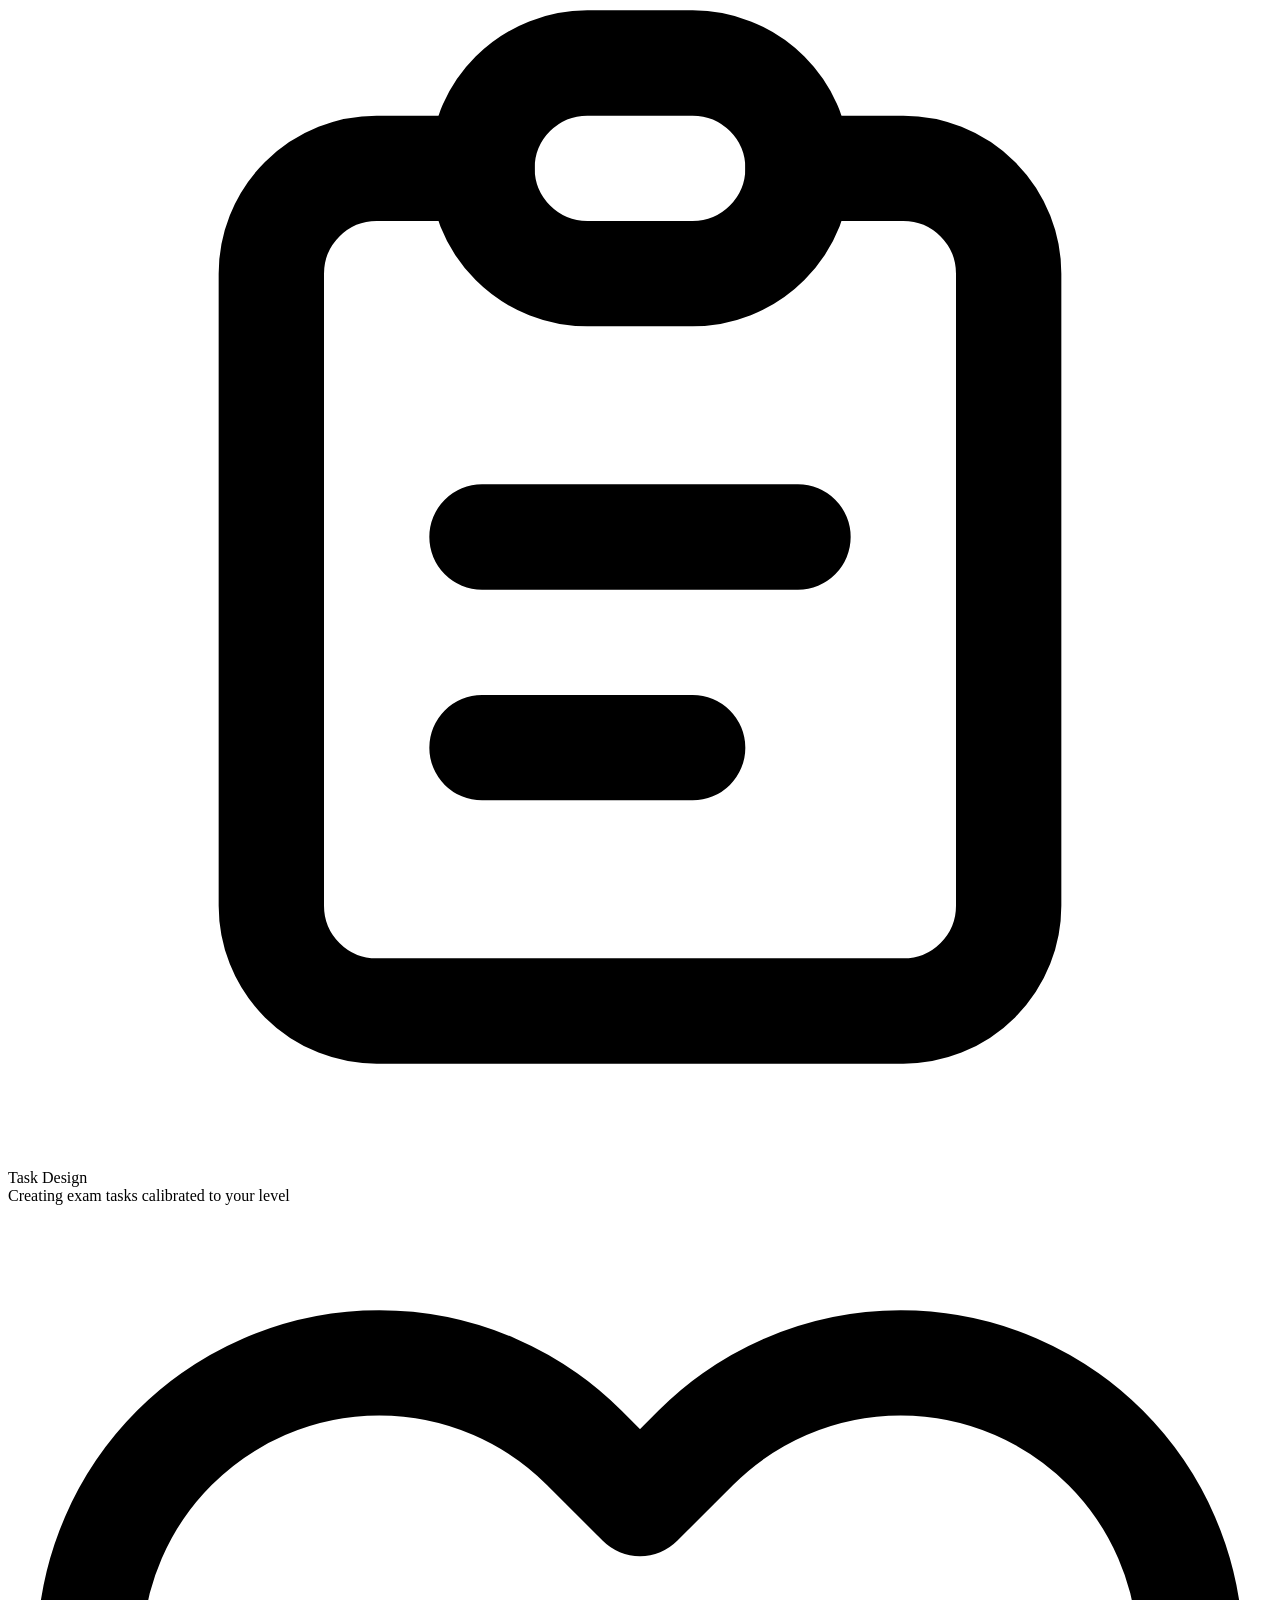
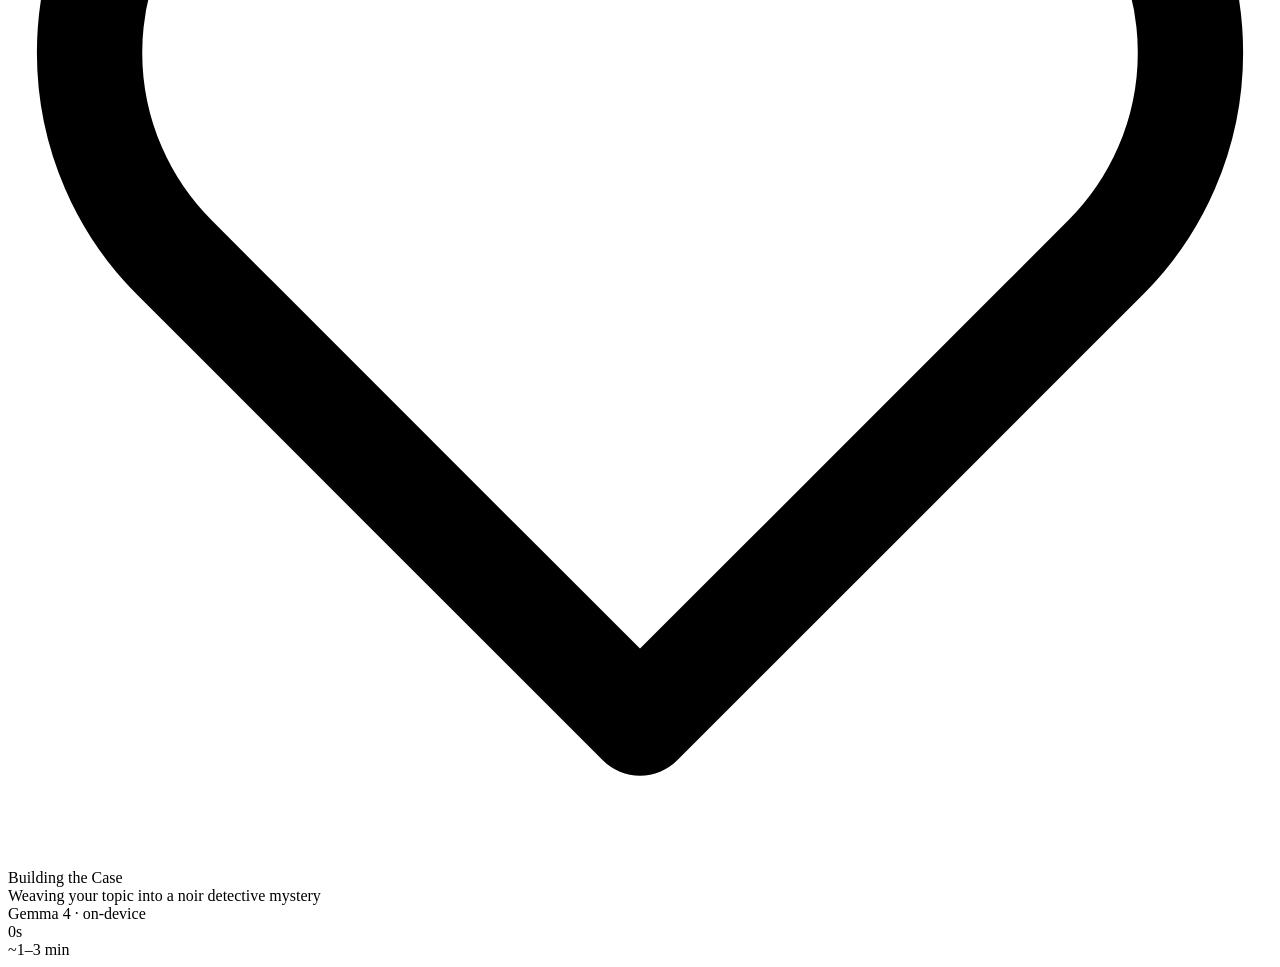
==== commit 5c2a3728: "Merge branch 'main' of https://github.com/HelmarHansen/Gemma-4-Contest-Hackathon-Best-Submission int" ====
--- a/index.html
+++ b/index.html
@@ -112,6 +112,98 @@
   </main>
 </div>
 
+<!-- Loading Overlay -->
+<div id="loading-overlay" class="loading-overlay" aria-live="polite" aria-label="Generating your case">
+  <div class="lo-glow lo-glow-1" aria-hidden="true"></div>
+  <div class="lo-glow lo-glow-2" aria-hidden="true"></div>
+  <div class="lo-scanlines" aria-hidden="true"></div>
+
+  <div class="lo-content">
+
+    <div class="lo-brand">
+      <div class="lo-brand-mark">
+        <svg viewBox="0 0 24 24" fill="none" stroke="currentColor" stroke-width="1.7" stroke-linecap="round" stroke-linejoin="round">
+          <circle cx="8" cy="12" r="3.4"/>
+          <path d="M11.4 12H20"/>
+          <path d="M17 12v3"/>
+          <path d="M20 12v2.5"/>
+        </svg>
+      </div>
+      <span class="lo-brand-name">Mind<em>Heist</em></span>
+    </div>
+
+    <div class="lo-title">Opening<br>the case</div>
+    <div class="lo-subtitle" id="lo-subtitle">Preparing your investigation…</div>
+
+    <div class="lo-stages">
+
+      <!-- Stage 1: Research -->
+      <div class="lo-stage" id="lo-stage-1">
+        <div class="lo-stage-track">
+          <div class="lo-stage-icon">
+            <svg viewBox="0 0 24 24" fill="none" stroke="currentColor" stroke-width="2" stroke-linecap="round" stroke-linejoin="round">
+              <circle cx="11" cy="11" r="7"/>
+              <path d="m20 20-3.5-3.5"/>
+            </svg>
+          </div>
+          <div class="lo-stage-line"></div>
+        </div>
+        <div class="lo-stage-body">
+          <div class="lo-stage-label">Research</div>
+          <div class="lo-stage-desc">Analyzing concepts, key facts, and learning gaps</div>
+        </div>
+      </div>
+
+      <!-- Stage 2: Task Design -->
+      <div class="lo-stage" id="lo-stage-2">
+        <div class="lo-stage-track">
+          <div class="lo-stage-icon">
+            <svg viewBox="0 0 24 24" fill="none" stroke="currentColor" stroke-width="2" stroke-linecap="round" stroke-linejoin="round">
+              <path d="M9 5H7a2 2 0 0 0-2 2v12a2 2 0 0 0 2 2h10a2 2 0 0 0 2-2V7a2 2 0 0 0-2-2h-2"/>
+              <rect x="9" y="3" width="6" height="4" rx="2"/>
+              <path d="M9 12h6M9 16h4"/>
+            </svg>
+          </div>
+          <div class="lo-stage-line"></div>
+        </div>
+        <div class="lo-stage-body">
+          <div class="lo-stage-label">Task Design</div>
+          <div class="lo-stage-desc">Creating exam tasks calibrated to your level</div>
+        </div>
+      </div>
+
+      <!-- Stage 3: Story Build -->
+      <div class="lo-stage" id="lo-stage-3">
+        <div class="lo-stage-track">
+          <div class="lo-stage-icon">
+            <svg viewBox="0 0 24 24" fill="none" stroke="currentColor" stroke-width="2" stroke-linecap="round" stroke-linejoin="round">
+              <path d="M20.84 4.61a5.5 5.5 0 0 0-7.78 0L12 5.67l-1.06-1.06a5.5 5.5 0 0 0-7.78 7.78l1.06 1.06L12 21.23l7.78-7.78 1.06-1.06a5.5 5.5 0 0 0 0-7.78z"/>
+            </svg>
+          </div>
+        </div>
+        <div class="lo-stage-body">
+          <div class="lo-stage-label">Building the Case</div>
+          <div class="lo-stage-desc">Weaving your topic into a noir detective mystery</div>
+        </div>
+      </div>
+
+    </div>
+
+    <div class="lo-progress">
+      <div class="lo-progress-fill" id="lo-progress-fill"></div>
+    </div>
+
+    <div class="lo-footer">
+      <span>Gemma 4 · on-device</span>
+      <div class="lo-footer-dot"></div>
+      <span id="lo-timer">0s</span>
+      <div class="lo-footer-dot"></div>
+      <span>~1–3 min</span>
+    </div>
+
+  </div>
+</div>
+
 <script src="script.js"></script>
 </body>
 </html>
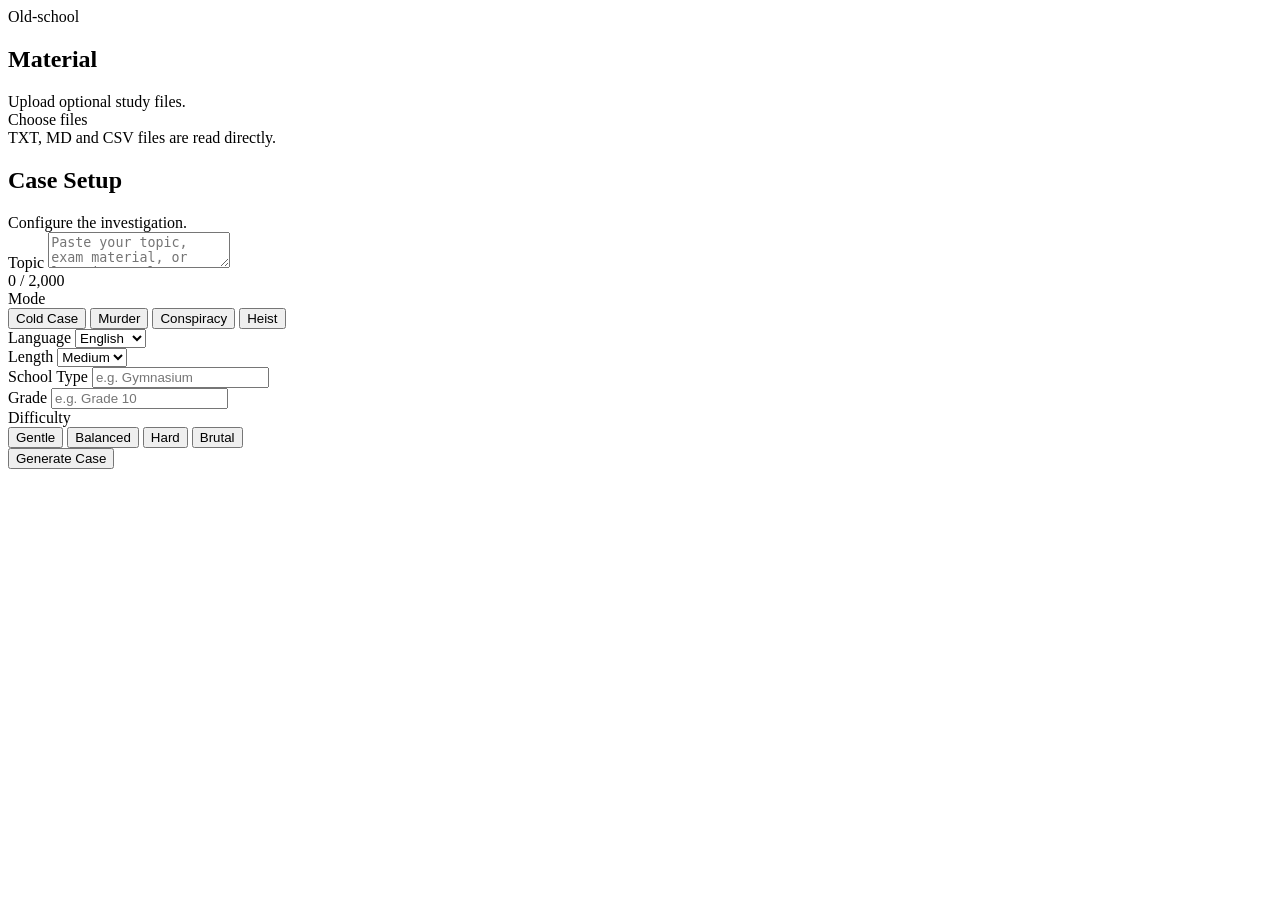
==== commit eac1da79: "dateihinzufugen hinzugefugt, aber case ladt leider nicht mehr, kP wieso" ====
--- a/index.html
+++ b/index.html
@@ -112,98 +112,6 @@
   </main>
 </div>
 
-<!-- Loading Overlay -->
-<div id="loading-overlay" class="loading-overlay" aria-live="polite" aria-label="Generating your case">
-  <div class="lo-glow lo-glow-1" aria-hidden="true"></div>
-  <div class="lo-glow lo-glow-2" aria-hidden="true"></div>
-  <div class="lo-scanlines" aria-hidden="true"></div>
-
-  <div class="lo-content">
-
-    <div class="lo-brand">
-      <div class="lo-brand-mark">
-        <svg viewBox="0 0 24 24" fill="none" stroke="currentColor" stroke-width="1.7" stroke-linecap="round" stroke-linejoin="round">
-          <circle cx="8" cy="12" r="3.4"/>
-          <path d="M11.4 12H20"/>
-          <path d="M17 12v3"/>
-          <path d="M20 12v2.5"/>
-        </svg>
-      </div>
-      <span class="lo-brand-name">Mind<em>Heist</em></span>
-    </div>
-
-    <div class="lo-title">Opening<br>the case</div>
-    <div class="lo-subtitle" id="lo-subtitle">Preparing your investigation…</div>
-
-    <div class="lo-stages">
-
-      <!-- Stage 1: Research -->
-      <div class="lo-stage" id="lo-stage-1">
-        <div class="lo-stage-track">
-          <div class="lo-stage-icon">
-            <svg viewBox="0 0 24 24" fill="none" stroke="currentColor" stroke-width="2" stroke-linecap="round" stroke-linejoin="round">
-              <circle cx="11" cy="11" r="7"/>
-              <path d="m20 20-3.5-3.5"/>
-            </svg>
-          </div>
-          <div class="lo-stage-line"></div>
-        </div>
-        <div class="lo-stage-body">
-          <div class="lo-stage-label">Research</div>
-          <div class="lo-stage-desc">Analyzing concepts, key facts, and learning gaps</div>
-        </div>
-      </div>
-
-      <!-- Stage 2: Task Design -->
-      <div class="lo-stage" id="lo-stage-2">
-        <div class="lo-stage-track">
-          <div class="lo-stage-icon">
-            <svg viewBox="0 0 24 24" fill="none" stroke="currentColor" stroke-width="2" stroke-linecap="round" stroke-linejoin="round">
-              <path d="M9 5H7a2 2 0 0 0-2 2v12a2 2 0 0 0 2 2h10a2 2 0 0 0 2-2V7a2 2 0 0 0-2-2h-2"/>
-              <rect x="9" y="3" width="6" height="4" rx="2"/>
-              <path d="M9 12h6M9 16h4"/>
-            </svg>
-          </div>
-          <div class="lo-stage-line"></div>
-        </div>
-        <div class="lo-stage-body">
-          <div class="lo-stage-label">Task Design</div>
-          <div class="lo-stage-desc">Creating exam tasks calibrated to your level</div>
-        </div>
-      </div>
-
-      <!-- Stage 3: Story Build -->
-      <div class="lo-stage" id="lo-stage-3">
-        <div class="lo-stage-track">
-          <div class="lo-stage-icon">
-            <svg viewBox="0 0 24 24" fill="none" stroke="currentColor" stroke-width="2" stroke-linecap="round" stroke-linejoin="round">
-              <path d="M20.84 4.61a5.5 5.5 0 0 0-7.78 0L12 5.67l-1.06-1.06a5.5 5.5 0 0 0-7.78 7.78l1.06 1.06L12 21.23l7.78-7.78 1.06-1.06a5.5 5.5 0 0 0 0-7.78z"/>
-            </svg>
-          </div>
-        </div>
-        <div class="lo-stage-body">
-          <div class="lo-stage-label">Building the Case</div>
-          <div class="lo-stage-desc">Weaving your topic into a noir detective mystery</div>
-        </div>
-      </div>
-
-    </div>
-
-    <div class="lo-progress">
-      <div class="lo-progress-fill" id="lo-progress-fill"></div>
-    </div>
-
-    <div class="lo-footer">
-      <span>Gemma 4 · on-device</span>
-      <div class="lo-footer-dot"></div>
-      <span id="lo-timer">0s</span>
-      <div class="lo-footer-dot"></div>
-      <span>~1–3 min</span>
-    </div>
-
-  </div>
-</div>
-
 <script src="script.js"></script>
 </body>
 </html>
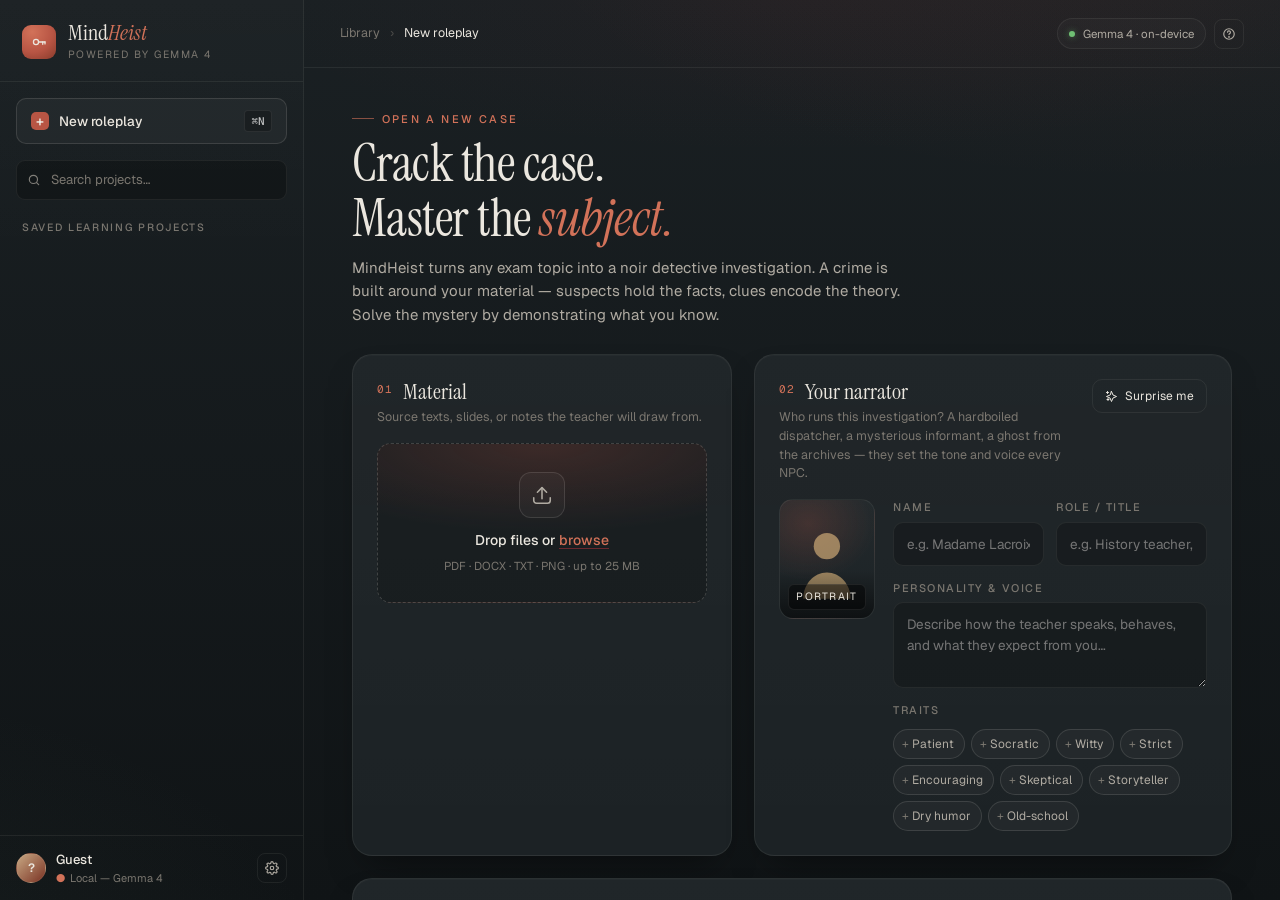
==== commit 3a64f40c: "prompt anpassungen" ====
--- a/index.html
+++ b/index.html
@@ -1,117 +1,373 @@
+<!doctype html>
 <html lang="en">
-              <span class="trait">Old-school</span>
-            </div>
-          </div>
-        </article>
-
+<head>
+<meta charset="utf-8" />
+<meta name="viewport" content="width=device-width,initial-scale=1" />
+<title>MindHeist — New Roleplay</title>
+<link rel="preconnect" href="https://fonts.googleapis.com">
+<link rel="preconnect" href="https://fonts.gstatic.com" crossorigin>
+<link href="https://fonts.googleapis.com/css2?family=Instrument+Serif:ital@0;1&family=Geist:wght@300;400;500;600;700&family=Geist+Mono:wght@400;500&display=swap" rel="stylesheet">
+<link rel="stylesheet" href="shared.css">
+<link rel="stylesheet" href="style.css">
+</head>
+<body>
+
+<div class="app">
+  
+  <!-- Sidebar -->
+  <aside class="sidebar">
+    <div class="brand">
+      <div class="brand-mark">
+        <svg viewBox="0 0 24 24" fill="none" stroke="currentColor" stroke-width="1.7" stroke-linecap="round" stroke-linejoin="round">
+          <circle cx="8" cy="12" r="3.4"/><path d="M11.4 12H20"/><path d="M17 12v3"/><path d="M20 12v2.5"/>
+        </svg>
+      </div>
+      <div>
+        <div class="brand-name">Mind<em>Heist</em></div>
+        <div class="brand-sub">Powered by Gemma 4</div>
+      </div>
+    </div>
+
+    <button class="new-btn">
+      <span class="plus">+</span>
+      <span>New roleplay</span>
+      <span class="shortcut">⌘N</span>
+    </button>
+
+    <div class="search">
+      <svg viewBox="0 0 24 24" fill="none" stroke="currentColor" stroke-width="2" stroke-linecap="round" stroke-linejoin="round"><circle cx="11" cy="11" r="7"/><path d="m20 20-3.5-3.5"/></svg>
+      <input placeholder="Search projects…">
+    </div>
+
+    <h3>Saved learning projects</h3>
+
+    <div class="projects" id="project-list"></div>
+
+    <div class="sidebar-foot">
+      <div class="avatar">?</div>
+      <div class="who">
+        <div class="who-name">Guest</div>
+        <div class="who-plan"><span class="gem">●</span> Local — Gemma 4</div>
+      </div>
+      <button class="icon-btn" title="Settings">
+        <svg viewBox="0 0 24 24" fill="none" stroke="currentColor" stroke-width="2" stroke-linecap="round" stroke-linejoin="round"><circle cx="12" cy="12" r="3"/><path d="M19.4 15a1.7 1.7 0 0 0 .3 1.8l.1.1a2 2 0 1 1-2.8 2.8l-.1-.1a1.7 1.7 0 0 0-1.8-.3 1.7 1.7 0 0 0-1 1.5V21a2 2 0 1 1-4 0v-.1a1.7 1.7 0 0 0-1.1-1.5 1.7 1.7 0 0 0-1.8.3l-.1.1a2 2 0 1 1-2.8-2.8l.1-.1a1.7 1.7 0 0 0 .3-1.8 1.7 1.7 0 0 0-1.5-1H3a2 2 0 1 1 0-4h.1a1.7 1.7 0 0 0 1.5-1.1 1.7 1.7 0 0 0-.3-1.8l-.1-.1a2 2 0 1 1 2.8-2.8l.1.1a1.7 1.7 0 0 0 1.8.3H9a1.7 1.7 0 0 0 1-1.5V3a2 2 0 1 1 4 0v.1a1.7 1.7 0 0 0 1 1.5 1.7 1.7 0 0 0 1.8-.3l.1-.1a2 2 0 1 1 2.8 2.8l-.1.1a1.7 1.7 0 0 0-.3 1.8V9a1.7 1.7 0 0 0 1.5 1H21a2 2 0 1 1 0 4h-.1a1.7 1.7 0 0 0-1.5 1z"/></svg>
+      </button>
+    </div>
+  </aside>
+
+  <!-- Main -->
+  <main class="main">
+    <div class="topbar">
+      <div class="crumb">
+        <span>Library</span>
+        <span class="sep">›</span>
+        <span class="here">New roleplay</span>
+      </div>
+      <div class="topbar-right">
+        <span class="badge"><span class="pulse"></span> Gemma 4 · on-device</span>
+        <button class="icon-btn" title="Help">
+          <svg viewBox="0 0 24 24" fill="none" stroke="currentColor" stroke-width="2" stroke-linecap="round" stroke-linejoin="round"><circle cx="12" cy="12" r="9"/><path d="M9.5 9a2.5 2.5 0 1 1 3.5 2.3c-.7.4-1 .9-1 1.7"/><circle cx="12" cy="17" r=".6" fill="currentColor"/></svg>
+        </button>
+      </div>
+    </div>
+
+    <div class="scroll">
+
+      <section class="hero">
+        <div>
+          <div class="eyebrow">Open a new case</div>
+          <h1>Crack the case.<br>Master the <em>subject.</em></h1>
+          <p class="lede">MindHeist turns any exam topic into a noir detective investigation. A crime is built around your material — suspects hold the facts, clues encode the theory. Solve the mystery by demonstrating what you know.</p>
+        </div>
+      </section>
+
+      <div class="grid">
+
+        <!-- Card 01: Material -->
         <article class="card">
           <div class="card-head">
-            <h2>Material</h2>
-            <div class="card-desc">
-              Upload optional study files.
-            </div>
-          </div>
-
-          <label class="upload-box" for="file-input">
-            <div class="upload-title">Choose files</div>
-            <div class="upload-hint">
-              TXT, MD and CSV files are read directly.
-            </div>
-
+            <div>
+              <h2><span class="num">01</span>Material</h2>
+              <div class="card-desc">Source texts, slides, or notes the teacher will draw from.</div>
+            </div>
+          </div>
+          <label class="dropzone" for="file-input">
+            <div class="dz-icon">
+              <svg viewBox="0 0 24 24" fill="none" stroke="currentColor" stroke-width="1.7" stroke-linecap="round" stroke-linejoin="round"><path d="M21 15v3a3 3 0 0 1-3 3H6a3 3 0 0 1-3-3v-3"/><path d="M7 9l5-5 5 5"/><path d="M12 4v12"/></svg>
+            </div>
+            <div class="dz-title">Drop files or <b>browse</b></div>
+            <div class="dz-hint">PDF · DOCX · TXT · PNG · up to 25 MB</div>
             <input id="file-input" type="file" multiple hidden>
           </label>
-
           <div class="file-list" id="file-list"></div>
         </article>
 
+        <!-- Card 02: Teacher -->
         <article class="card">
           <div class="card-head">
-            <h2>Case Setup</h2>
-            <div class="card-desc">
-              Configure the investigation.
-            </div>
-          </div>
-
-          <div class="field">
-            <label>Topic</label>
-
-            <textarea
-              id="topic-ta"
-              placeholder="Paste your topic, exam material, or learning goals..."
-              oninput="updateCount(this)"
-            ></textarea>
-
-            <div class="char-count" id="char-count">0 / 2,000</div>
-          </div>
-
-          <div class="field">
-            <label>Mode</label>
-
-            <div class="seg">
-              <button class="seg-item on">Cold Case</button>
-              <button class="seg-item">Murder</button>
-              <button class="seg-item">Conspiracy</button>
-              <button class="seg-item">Heist</button>
-            </div>
-          </div>
-
-          <div class="row-2">
-            <div class="field">
-              <label>Language</label>
-
-              <select id="lesson-language">
-                <option>English</option>
-                <option>German</option>
-                <option>Polish</option>
-                <option>French</option>
-              </select>
-            </div>
-
-            <div class="field">
-              <label>Length</label>
-
-              <select id="lesson-length">
-                <option>Short</option>
-                <option selected>Medium</option>
-                <option>Long</option>
-              </select>
-            </div>
-          </div>
-
-          <div class="row-2">
-            <div class="field">
-              <label>School Type</label>
-
-              <input id="lesson-school" placeholder="e.g. Gymnasium">
-            </div>
-
-            <div class="field">
-              <label>Grade</label>
-
-              <input id="lesson-grade" placeholder="e.g. Grade 10">
-            </div>
-          </div>
-
-          <div class="field difficulty">
-            <label>Difficulty</label>
-
-            <div class="seg">
-              <button class="seg-item">Gentle</button>
-              <button class="seg-item on">Balanced</button>
-              <button class="seg-item">Hard</button>
-              <button class="seg-item">Brutal</button>
-            </div>
-          </div>
-
-          <button class="btn-primary" onclick="send()">
-            Generate Case
+            <div>
+              <h2><span class="num">02</span>Your narrator</h2>
+              <div class="card-desc">Who runs this investigation? A hardboiled dispatcher, a mysterious informant, a ghost from the archives — they set the tone and voice every NPC.</div>
+            </div>
+            <button class="btn" type="button" style="white-space:nowrap;font-size:12px;padding:7px 12px;flex-shrink:0">
+              <svg viewBox="0 0 24 24" width="12" height="12" fill="none" stroke="currentColor" stroke-width="2" stroke-linecap="round" stroke-linejoin="round" style="vertical-align:-2px;margin-right:5px"><path d="M5 3v4M3 5h4M6 17v4M4 19h4M13 3l3 7 7 3-7 3-3 7-3-7-7-3 7-3z"/></svg>
+              Surprise me
+            </button>
+          </div>
+          <div class="persona-grid">
+            <div class="portrait" title="Choose portrait">
+              <svg viewBox="0 0 100 120" fill="currentColor">
+                <circle cx="50" cy="40" r="20"/>
+                <path d="M14 120c0-22 16-40 36-40s36 18 36 40z"/>
+              </svg>
+              <div class="portrait-label">Portrait</div>
+            </div>
+            <div>
+              <div class="row-2">
+                <div class="field">
+                  <label>Name</label>
+                  <input id="teacher-name" placeholder="e.g. Madame Lacroix">
+                </div>
+                <div class="field">
+                  <label>Role / title</label>
+                  <input id="teacher-role" placeholder="e.g. History teacher, debate partner…">
+                </div>
+              </div>
+              <div class="field">
+                <label>Personality &amp; voice</label>
+                <textarea id="teacher-personality" placeholder="Describe how the teacher speaks, behaves, and what they expect from you…"></textarea>
+              </div>
+              <div class="field" style="margin-bottom:0">
+                <label>Traits</label>
+                <div class="traits">
+                  <span class="trait">Patient</span>
+                  <span class="trait">Socratic</span>
+                  <span class="trait">Witty</span>
+                  <span class="trait">Strict</span>
+                  <span class="trait">Encouraging</span>
+                  <span class="trait">Skeptical</span>
+                  <span class="trait">Storyteller</span>
+                  <span class="trait">Dry humor</span>
+                  <span class="trait">Old-school</span>
+                </div>
+              </div>
+            </div>
+          </div>
+        </article>
+
+        <!-- Card 03: Lesson -->
+        <article class="card full">
+          <div class="card-head">
+            <div>
+              <h2><span class="num">03</span>The case</h2>
+              <div class="card-desc">What subject should the crime revolve around? The mystery is built entirely from your exam topic.</div>
+            </div>
+          </div>
+          <div class="topic-grid">
+            <div>
+              <div class="field">
+                <label>Exam topic &amp; scope</label>
+                <div class="ta-wrap">
+                  <textarea id="topic-ta" oninput="updateCount(this)" placeholder="e.g. I have an oral exam on the French Revolution — causes, key figures, the Declaration of the Rights of Man. Make it a murder investigation where the victim was a revolutionary scholar. Push me hard on dates and motives."></textarea>
+                  <div class="ta-foot">
+                    <div class="ta-chips">
+                      <span class="chip">Examples</span>
+                      <span class="chip">+ Add goal</span>
+                    </div>
+                    <span id="char-count">0 / 2,000</span>
+                  </div>
+                </div>
+              </div>
+            </div>
+            <div class="options">
+              <div class="field" style="margin-bottom:0">
+                <label>Investigation style</label>
+                <div class="seg" id="mode-seg">
+                  <div class="seg-item">Cold Case</div>
+                  <div class="seg-item on">Murder</div>
+                  <div class="seg-item">Conspiracy</div>
+                  <div class="seg-item">Heist</div>
+                </div>
+              </div>
+              <div class="opt-row">
+                <div class="field" style="margin-bottom:0">
+                  <label>Language</label>
+                  <select id="lesson-language">
+                    <option>French (immersive)</option>
+                    <option>English</option>
+                    <option>German</option>
+                    <option>Spanish</option>
+                  </select>
+                </div>
+                <div class="field" style="margin-bottom:0">
+                  <label>Length</label>
+                  <select id="lesson-length">
+                    <option>15 min — quick drill</option>
+                    <option selected>30 min — standard</option>
+                    <option>60 min — deep dive</option>
+                    <option>Open-ended</option>
+                  </select>
+                </div>
+              </div>
+              <div class="opt-row">
+                <div class="field" style="margin-bottom:0">
+                  <label>School type</label>
+                  <select id="lesson-school-type">
+                    <option value="">— not specified —</option>
+                    <option>Grundschule</option>
+                    <option>Hauptschule</option>
+                    <option>Realschule</option>
+                    <option selected>Gymnasium</option>
+                    <option>Gesamtschule</option>
+                    <option>Berufsschule</option>
+                    <option>University</option>
+                  </select>
+                </div>
+                <div class="field" style="margin-bottom:0">
+                  <label>Class / grade</label>
+                  <select id="lesson-grade">
+                    <option value="">— not specified —</option>
+                    <option>Klasse 1</option><option>Klasse 2</option><option>Klasse 3</option>
+                    <option>Klasse 4</option><option>Klasse 5</option><option>Klasse 6</option>
+                    <option>Klasse 7</option><option>Klasse 8</option><option>Klasse 9</option>
+                    <option>Klasse 10</option><option>Klasse 11</option><option>Klasse 12</option>
+                    <option>Klasse 13 / Abitur</option>
+                    <option>1st year university</option><option>2nd year university</option>
+                    <option>3rd year university</option><option>Master / graduate</option>
+                  </select>
+                </div>
+              </div>
+              <div class="slider-box">
+                <div class="slider-top"><span>Academic difficulty</span><b id="diff-label">Challenging</b></div>
+                <div class="track" id="diff-track">
+                  <div class="track-fill" id="diff-fill" style="width:60%"></div>
+                  <div class="track-knob" id="diff-knob" style="left:60%"></div>
+                </div>
+                <div class="slider-scale"><span>Forgiving</span><span>Balanced</span><span>Unforgiving</span><span>No mercy</span></div>
+              </div>
+            </div>
+          </div>
+        </article>
+
+      </div>
+
+      <!-- Action bar -->
+      <div class="action-bar">
+        <div class="action-left">
+          <div class="action-model">
+            <svg viewBox="0 0 24 24" fill="none" stroke="currentColor" stroke-width="1.8" stroke-linecap="round" stroke-linejoin="round"><path d="M12 2l2.5 6.5L21 11l-6.5 2.5L12 20l-2.5-6.5L3 11l6.5-2.5z"/></svg>
+            Gemma 4 · runs locally
+          </div>
+          <div class="action-divider"></div>
+          <div class="action-tokens">No documents yet · add material to begin</div>
+        </div>
+        <div class="action-right">
+          <button class="btn">Save draft</button>
+          <button class="btn btn-primary" onclick="send()">
+            <svg viewBox="0 0 24 24" fill="none" stroke="currentColor" stroke-width="2" stroke-linecap="round" stroke-linejoin="round"><path d="M5 4l14 8-14 8z" fill="currentColor"/></svg>
+            Open the case
+            <span class="kbd">⏎</span>
           </button>
-        </article>
-      </div>
+        </div>
+      </div>
+
     </div>
   </main>
 </div>
 
+<!-- Loading Overlay -->
+<div id="loading-overlay" class="loading-overlay" aria-live="polite" aria-label="Generating your case">
+  <div class="lo-glow lo-glow-1" aria-hidden="true"></div>
+  <div class="lo-glow lo-glow-2" aria-hidden="true"></div>
+  <div class="lo-scanlines" aria-hidden="true"></div>
+
+  <div class="lo-content">
+
+    <div class="lo-brand">
+      <div class="lo-brand-mark">
+        <svg viewBox="0 0 24 24" fill="none" stroke="currentColor" stroke-width="1.7" stroke-linecap="round" stroke-linejoin="round">
+          <circle cx="8" cy="12" r="3.4"/>
+          <path d="M11.4 12H20"/>
+          <path d="M17 12v3"/>
+          <path d="M20 12v2.5"/>
+        </svg>
+      </div>
+      <span class="lo-brand-name">Mind<em>Heist</em></span>
+    </div>
+
+    <div class="lo-title">Opening<br>the case</div>
+    <div class="lo-subtitle" id="lo-subtitle">Preparing your investigation…</div>
+
+    <div class="lo-stages">
+
+      <!-- Stage 1: Research -->
+      <div class="lo-stage" id="lo-stage-1">
+        <div class="lo-stage-track">
+          <div class="lo-stage-icon">
+            <svg viewBox="0 0 24 24" fill="none" stroke="currentColor" stroke-width="2" stroke-linecap="round" stroke-linejoin="round">
+              <circle cx="11" cy="11" r="7"/>
+              <path d="m20 20-3.5-3.5"/>
+            </svg>
+          </div>
+          <div class="lo-stage-line"></div>
+        </div>
+        <div class="lo-stage-body">
+          <div class="lo-stage-label">Research</div>
+          <div class="lo-stage-desc">Analyzing concepts, key facts, and learning gaps</div>
+        </div>
+      </div>
+
+      <!-- Stage 2: Task Design -->
+      <div class="lo-stage" id="lo-stage-2">
+        <div class="lo-stage-track">
+          <div class="lo-stage-icon">
+            <svg viewBox="0 0 24 24" fill="none" stroke="currentColor" stroke-width="2" stroke-linecap="round" stroke-linejoin="round">
+              <path d="M9 5H7a2 2 0 0 0-2 2v12a2 2 0 0 0 2 2h10a2 2 0 0 0 2-2V7a2 2 0 0 0-2-2h-2"/>
+              <rect x="9" y="3" width="6" height="4" rx="2"/>
+              <path d="M9 12h6M9 16h4"/>
+            </svg>
+          </div>
+          <div class="lo-stage-line"></div>
+        </div>
+        <div class="lo-stage-body">
+          <div class="lo-stage-label">Task Design</div>
+          <div class="lo-stage-desc">Creating exam tasks calibrated to your level</div>
+        </div>
+      </div>
+
+      <!-- Stage 3: Story Build -->
+      <div class="lo-stage" id="lo-stage-3">
+        <div class="lo-stage-track">
+          <div class="lo-stage-icon">
+            <svg viewBox="0 0 24 24" fill="none" stroke="currentColor" stroke-width="2" stroke-linecap="round" stroke-linejoin="round">
+              <path d="M20.84 4.61a5.5 5.5 0 0 0-7.78 0L12 5.67l-1.06-1.06a5.5 5.5 0 0 0-7.78 7.78l1.06 1.06L12 21.23l7.78-7.78 1.06-1.06a5.5 5.5 0 0 0 0-7.78z"/>
+            </svg>
+          </div>
+        </div>
+        <div class="lo-stage-body">
+          <div class="lo-stage-label">Building the Case</div>
+          <div class="lo-stage-desc">Weaving your topic into a noir detective mystery</div>
+        </div>
+      </div>
+
+    </div>
+
+    <div class="lo-progress">
+      <div class="lo-progress-fill" id="lo-progress-fill"></div>
+    </div>
+
+    <div class="lo-footer">
+      <span>Gemma 4 · on-device</span>
+      <div class="lo-footer-dot"></div>
+      <span id="lo-timer">0s</span>
+      <div class="lo-footer-dot"></div>
+      <span>~1–3 min</span>
+    </div>
+
+  </div>
+</div>
+
 <script src="script.js"></script>
+
 </body>
-</html>+</html>
--- a/shared.css
+++ b/shared.css
@@ -0,0 +1,60 @@
+/* Shared design tokens and base styles — included by both pages */
+
+:root {
+  --bg:           #161b1d;
+  --surface:      #1c2225;
+  --surface-2:    #232a2d;
+  --ink:          #ebe7df;
+  --ink-dim:      #b0aba2;
+  --ink-mute:     #7a766f;
+  --accent:       #b85544;
+  --accent-light: #d27259;
+  --r:            14px;
+  --r-lg:         20px;
+  --shadow:       0 18px 36px -16px rgba(0,0,0,0.5), 0 1px 0 rgba(255,255,255,0.025) inset;
+}
+
+*, *::before, *::after { box-sizing: border-box; }
+html, body { height: 100%; margin: 0; }
+
+.app {
+  display: grid;
+  grid-template-columns: 304px 1fr;
+  height: 100vh;
+}
+
+.sidebar {
+  display: flex;
+  flex-direction: column;
+  border-right: 1px solid var(--line);
+}
+
+.brand {
+  display: flex;
+  align-items: center;
+  gap: 12px;
+  padding: 22px 22px 18px;
+  border-bottom: 1px solid var(--line);
+}
+
+.sidebar h3 {
+  font-size: 10.5px;
+  letter-spacing: 0.16em;
+  text-transform: uppercase;
+  color: var(--ink-mute);
+  font-weight: 500;
+  margin: 8px 22px;
+}
+
+.sidebar-foot {
+  border-top: 1px solid var(--line);
+  padding: 14px 16px;
+  display: flex;
+  align-items: center;
+  gap: 10px;
+}
+
+@media (max-width: 860px) {
+  .app { grid-template-columns: 1fr; }
+  .sidebar { display: none; }
+}
--- a/style.css
+++ b/style.css
@@ -0,0 +1,896 @@
+:root {
+  --bg-grad-1:   #1a2023;
+  --bg-grad-2:   #101416;
+  --glow-1:      rgba(184,85,68,0.10);
+  --glow-2:      rgba(94,124,107,0.10);
+  --line:        rgba(235,231,223,0.07);
+  --line-strong: rgba(235,231,223,0.13);
+  --red:         var(--accent);
+  --red-deep:    #7a3324;
+  --red-bright:  var(--accent-light);
+  --red-glow:    rgba(184,85,68,0.22);
+  --gold:        #c9a984;
+  --r-sm:        10px;
+  --shadow-red:  0 8px 24px -10px var(--red-glow);
+}
+
+body {
+  font-family: "Geist", ui-sans-serif, system-ui, sans-serif;
+  font-size: 14px;
+  line-height: 1.5;
+  color: var(--ink);
+  background-color: var(--bg);
+  background-image:
+    radial-gradient(1100px 600px at 88% -20%, var(--glow-1), transparent 60%),
+    radial-gradient(900px 700px at -10% 120%, var(--glow-2), transparent 55%),
+    linear-gradient(180deg, var(--bg-grad-1), var(--bg-grad-2));
+  background-attachment: fixed;
+  -webkit-font-smoothing: antialiased;
+  overflow: hidden;
+}
+
+/* ── Sidebar ── */
+.sidebar {
+  background: linear-gradient(180deg, rgba(255,255,255,0.015), transparent 30%);
+}
+
+.brand-mark {
+  width: 34px; height: 34px;
+  border-radius: 9px;
+  background: radial-gradient(120% 120% at 30% 20%, var(--red-bright), var(--red) 50%, var(--red-deep));
+  display: grid; place-items: center;
+  color: var(--ink);
+}
+.brand-mark svg { width: 18px; height: 18px; }
+.brand-name {
+  font-family: "Instrument Serif", serif;
+  font-size: 22px;
+  line-height: 1;
+}
+.brand-name em { font-style: italic; color: var(--red-bright); }
+.brand-sub {
+  font-size: 10.5px;
+  letter-spacing: 0.14em;
+  text-transform: uppercase;
+  color: var(--ink-mute);
+  margin-top: 3px;
+}
+
+.new-btn {
+  margin: 16px;
+  padding: 11px 14px;
+  display: flex; align-items: center; gap: 10px;
+  background: rgba(255,255,255,0.04);
+  color: var(--ink);
+  border: 1px solid var(--line-strong);
+  border-radius: var(--r-sm);
+  font: inherit; font-size: 13.5px; font-weight: 500;
+  cursor: pointer;
+  transition: background .15s, border-color .15s;
+}
+.new-btn:hover { background: rgba(255,255,255,0.07); border-color: rgba(185,64,73,0.35); }
+.new-btn .plus {
+  width: 18px; height: 18px; border-radius: 5px;
+  background: var(--red);
+  display: grid; place-items: center;
+  font-size: 14px; font-weight: 600; line-height: 1;
+}
+.new-btn .shortcut {
+  margin-left: auto;
+  font-family: "Geist Mono", monospace;
+  font-size: 11px;
+  padding: 2px 6px; border-radius: 4px;
+  background: rgba(0,0,0,0.25);
+  color: rgba(255,255,255,0.75);
+  border: 1px solid rgba(255,255,255,0.08);
+}
+
+.search {
+  margin: 0 16px 12px;
+  display: flex; align-items: center; gap: 8px;
+  padding: 8px 10px;
+  background: rgba(0,0,0,0.25);
+  border: 1px solid var(--line);
+  border-radius: 9px;
+}
+.search:focus-within { border-color: var(--line-strong); }
+.search svg { width: 14px; height: 14px; opacity: .7; flex-shrink: 0; color: var(--ink-dim); }
+.search input {
+  background: transparent; border: 0; outline: 0;
+  color: var(--ink); flex: 1; font: inherit; font-size: 13px;
+}
+.search input::placeholder { color: var(--ink-mute); }
+
+.projects {
+  flex: 1;
+  overflow-y: auto;
+  padding: 0 10px 10px;
+  scrollbar-width: thin;
+  scrollbar-color: rgba(255,255,255,0.1) transparent;
+}
+.projects::-webkit-scrollbar { width: 6px; }
+.projects::-webkit-scrollbar-thumb { background: rgba(255,255,255,0.08); border-radius: 99px; }
+
+.project {
+  padding: 11px 12px;
+  border-radius: 10px;
+  margin: 2px 0;
+  cursor: pointer;
+  border: 1px solid transparent;
+  display: grid;
+  grid-template-columns: 28px 1fr auto;
+  align-items: center;
+  gap: 10px;
+  transition: background .15s, border-color .15s;
+}
+.project:hover { background: rgba(255,255,255,0.025); border-color: var(--line); }
+.project.active {
+  background: linear-gradient(180deg, rgba(155,44,52,0.12), rgba(155,44,52,0.04));
+  border-color: rgba(155,44,52,0.28);
+}
+.project-icon {
+  width: 28px; height: 28px; border-radius: 7px;
+  display: grid; place-items: center;
+  font-family: "Instrument Serif", serif; font-size: 16px;
+  background: linear-gradient(160deg, rgba(255,255,255,0.06), rgba(255,255,255,0.02));
+  border: 1px solid var(--line);
+}
+.project-text { min-width: 0; }
+.project-title {
+  font-size: 13px; font-weight: 500;
+  white-space: nowrap; overflow: hidden; text-overflow: ellipsis;
+}
+.project-sub {
+  font-size: 11.5px; color: var(--ink-mute); margin-top: 1px;
+  white-space: nowrap; overflow: hidden; text-overflow: ellipsis;
+}
+.dot {
+  width: 6px; height: 6px; border-radius: 50%;
+  background: var(--red-bright);
+  box-shadow: 0 0 8px var(--red-bright);
+  opacity: 0;
+}
+.project.unread .dot { opacity: 1; }
+
+.avatar {
+  width: 30px; height: 30px; border-radius: 50%;
+  background: linear-gradient(135deg, var(--gold), var(--red-deep));
+  display: grid; place-items: center;
+  font-size: 12px; font-weight: 600;
+  border: 1px solid var(--line);
+  flex-shrink: 0;
+}
+.who { flex: 1; min-width: 0; }
+.who-name { font-size: 13px; font-weight: 500; }
+.who-plan {
+  font-size: 11px; color: var(--ink-mute);
+  display: flex; align-items: center; gap: 5px;
+}
+.who-plan .gem { color: var(--red-bright); }
+
+.icon-btn {
+  width: 30px; height: 30px; border-radius: 8px;
+  border: 1px solid var(--line); background: transparent;
+  color: var(--ink-dim);
+  display: grid; place-items: center;
+  cursor: pointer;
+  transition: background .15s, color .15s, border-color .15s;
+}
+.icon-btn:hover { background: rgba(255,255,255,0.04); color: var(--ink); border-color: var(--line-strong); }
+.icon-btn svg { width: 14px; height: 14px; }
+
+/* ── Main ── */
+.main {
+  display: flex; flex-direction: column;
+  height: 100vh; overflow: hidden;
+  position: relative;
+}
+.main::before {
+  content: "";
+  position: absolute; inset: 0 0 auto 0; height: 220px;
+  background: radial-gradient(80% 100% at 50% 0%, rgba(155,44,52,0.06), transparent 70%);
+  pointer-events: none;
+}
+
+.topbar {
+  display: flex; align-items: center; justify-content: space-between;
+  padding: 18px 36px;
+  border-bottom: 1px solid var(--line);
+  position: relative; z-index: 1;
+}
+.crumb { display: flex; align-items: center; gap: 10px; color: var(--ink-mute); font-size: 12.5px; }
+.crumb .here { color: var(--ink); }
+.crumb .sep { opacity: .5; }
+.topbar-right { display: flex; gap: 8px; align-items: center; }
+.badge {
+  display: inline-flex; align-items: center; gap: 8px;
+  padding: 6px 11px; border-radius: 999px;
+  border: 1px solid var(--line);
+  background: rgba(255,255,255,0.02);
+  font-size: 11.5px; color: var(--ink-dim);
+}
+.pulse {
+  width: 6px; height: 6px; border-radius: 50%;
+  background: #6fbf73;
+  box-shadow: 0 0 6px rgba(111,191,115,0.5);
+  flex-shrink: 0;
+}
+
+.scroll {
+  flex: 1; overflow-y: auto;
+  padding: 36px 48px 48px;
+  position: relative; z-index: 1;
+}
+.scroll::-webkit-scrollbar { width: 8px; }
+.scroll::-webkit-scrollbar-thumb { background: rgba(255,255,255,0.06); border-radius: 99px; }
+
+/* ── Hero ── */
+.hero {
+  max-width: 1180px; margin: 0 auto 28px;
+  display: flex; align-items: flex-end; justify-content: space-between; gap: 24px;
+}
+.eyebrow {
+  display: inline-flex; align-items: center; gap: 8px;
+  font-size: 11px; letter-spacing: 0.2em; text-transform: uppercase;
+  color: var(--red-bright); font-weight: 500; margin-bottom: 10px;
+}
+.eyebrow::before { content: ""; width: 22px; height: 1px; background: currentColor; opacity: .6; }
+h1 {
+  font-family: "Instrument Serif", serif;
+  font-size: 52px; font-weight: 400;
+  line-height: 1.05; letter-spacing: -0.01em;
+  margin: 0 0 10px; color: var(--ink);
+}
+h1 em { font-style: italic; color: var(--red-bright); }
+.lede { color: var(--ink-dim); font-size: 15px; max-width: 560px; line-height: 1.55; margin: 0; }
+
+/* ── Cards grid ── */
+.grid {
+  max-width: 1180px; margin: 0 auto;
+  display: grid;
+  grid-template-columns: 380px 1fr;
+  gap: 22px;
+}
+.full { grid-column: 1 / -1; }
+
+.card {
+  background: linear-gradient(180deg, rgba(255,255,255,0.02), transparent), var(--surface);
+  border: 1px solid var(--line);
+  border-radius: var(--r-lg);
+  padding: 24px;
+  box-shadow: var(--shadow);
+}
+.card-head {
+  display: flex; align-items: flex-start; justify-content: space-between;
+  gap: 14px; margin-bottom: 16px;
+}
+.card-head h2 {
+  font-family: "Instrument Serif", serif;
+  font-size: 22px; font-weight: 400; line-height: 1.15;
+  margin: 0 0 4px;
+}
+.card-head h2 .num {
+  font-family: "Geist Mono", monospace;
+  font-size: 11px; color: var(--red-bright);
+  letter-spacing: 0.1em; margin-right: 10px;
+  vertical-align: 6px;
+}
+.card-desc { font-size: 12.5px; color: var(--ink-mute); }
+
+/* ── Upload card ── */
+.dropzone {
+  display: block;
+  border: 1.5px dashed rgba(245,237,225,0.18);
+  border-radius: 14px;
+  padding: 28px 18px;
+  text-align: center;
+  background: radial-gradient(120% 80% at 50% 0%, var(--red-glow), transparent 70%), rgba(0,0,0,0.18);
+  cursor: pointer;
+  transition: border-color .2s, background .2s;
+}
+.dropzone:hover { border-color: rgba(185,64,73,0.4); }
+.dz-icon {
+  width: 46px; height: 46px; border-radius: 12px;
+  margin: 0 auto 12px;
+  display: grid; place-items: center;
+  background: rgba(255,255,255,0.03);
+  border: 1px solid var(--line-strong);
+  color: var(--ink-dim);
+}
+.dz-icon svg { width: 22px; height: 22px; }
+.dz-title { font-size: 14px; font-weight: 500; }
+.dz-title b { color: var(--red-bright); font-weight: 500; text-decoration: underline; text-decoration-color: rgba(230,57,70,0.4); text-underline-offset: 3px; }
+.dz-hint { font-size: 11.5px; color: var(--ink-mute); margin-top: 6px; }
+
+.file-list { margin-top: 14px; display: flex; flex-direction: column; gap: 6px; }
+.file {
+  display: grid; grid-template-columns: 28px 1fr auto auto;
+  align-items: center; gap: 10px;
+  padding: 9px 10px 9px 9px;
+  border-radius: 10px;
+  background: rgba(255,255,255,0.02);
+  border: 1px solid var(--line);
+}
+.file-ext {
+  width: 28px; height: 28px; border-radius: 6px;
+  display: grid; place-items: center;
+  font-family: "Geist Mono", monospace; font-size: 9.5px; font-weight: 600;
+  letter-spacing: 0.04em;
+}
+.ext-pdf  { background: linear-gradient(160deg, var(--red), var(--red-deep)); }
+.ext-docx { background: linear-gradient(160deg, #4a6fa5, #2a3f5f); }
+.ext-png  { background: linear-gradient(160deg, #6b8e6b, #2f4a2f); }
+.file-name { font-size: 12.5px; white-space: nowrap; overflow: hidden; text-overflow: ellipsis; }
+.file-size { font-size: 11px; color: var(--ink-mute); font-family: "Geist Mono", monospace; }
+.file-remove {
+  width: 22px; height: 22px; border-radius: 6px;
+  border: 0; background: transparent; color: var(--ink-mute);
+  cursor: pointer; display: grid; place-items: center;
+}
+.file-remove:hover { color: var(--ink); background: rgba(255,255,255,0.06); }
+
+/* ── Persona card ── */
+.persona-grid {
+  display: grid; grid-template-columns: 96px 1fr;
+  gap: 18px; align-items: flex-start;
+}
+.portrait {
+  width: 96px; height: 120px; border-radius: 14px;
+  background: radial-gradient(120% 80% at 30% 20%, var(--red-glow), transparent 60%),
+              linear-gradient(180deg, var(--surface-2), var(--surface));
+  border: 1px solid var(--line);
+  display: grid; place-items: center;
+  position: relative; overflow: hidden; cursor: pointer;
+}
+.portrait::after {
+  content: ""; position: absolute; inset: 0;
+  background: linear-gradient(180deg, transparent 60%, rgba(0,0,0,0.5));
+}
+.portrait svg { width: 70%; height: 70%; color: rgba(217,178,124,0.65); }
+.portrait-label {
+  position: absolute; left: 8px; right: 8px; bottom: 8px; z-index: 1;
+  font-size: 10.5px; letter-spacing: 0.12em; text-transform: uppercase;
+  text-align: center; color: var(--ink);
+  background: rgba(0,0,0,0.45);
+  border: 1px solid rgba(255,255,255,0.08);
+  border-radius: 6px; padding: 4px 0;
+}
+
+.field { display: flex; flex-direction: column; gap: 6px; margin-bottom: 14px; }
+.field label {
+  font-size: 11px; letter-spacing: 0.14em; text-transform: uppercase;
+  color: var(--ink-mute); font-weight: 500;
+}
+.field input, .field textarea, .field select {
+  background: rgba(0,0,0,0.22);
+  border: 1px solid var(--line);
+  border-radius: var(--r-sm);
+  padding: 11px 13px;
+  color: var(--ink); font: inherit; font-size: 13.5px;
+  outline: none; width: 100%;
+  transition: border-color .15s, background .15s;
+}
+.field input:focus, .field textarea:focus, .field select:focus {
+  border-color: rgba(230,57,70,0.5);
+  background: rgba(0,0,0,0.32);
+}
+.field textarea { resize: vertical; min-height: 86px; line-height: 1.55; }
+.field select { appearance: none; background-image: url("data:image/svg+xml,%3Csvg xmlns='http://www.w3.org/2000/svg' width='12' height='12' viewBox='0 0 24 24' fill='none' stroke='%237a766f' stroke-width='2'%3E%3Cpath d='M6 9l6 6 6-6'/%3E%3C/svg%3E"); background-repeat: no-repeat; background-position: right 12px center; padding-right: 32px; }
+
+.row-2 { display: grid; grid-template-columns: 1fr 1fr; gap: 12px; }
+
+.traits { display: flex; flex-wrap: wrap; gap: 6px; margin-top: 4px; }
+.trait {
+  font-size: 12px; padding: 5px 10px 5px 8px;
+  border-radius: 999px;
+  background: rgba(255,255,255,0.03);
+  border: 1px solid var(--line-strong);
+  color: var(--ink-dim);
+  cursor: pointer;
+  transition: background .15s, color .15s, border-color .15s;
+  user-select: none;
+}
+.trait::before { content: "+ "; color: var(--ink-mute); }
+.trait:hover { color: var(--ink); border-color: rgba(245,237,225,0.2); }
+.trait.on { background: color-mix(in srgb, var(--red) 18%, transparent); border-color: color-mix(in srgb, var(--red) 40%, transparent); color: var(--ink); }
+.trait.on::before { content: "✓ "; color: var(--red-bright); }
+
+/* ── Topic card ── */
+.topic-grid { display: grid; grid-template-columns: 1.4fr 1fr; gap: 24px; }
+
+.ta-wrap {
+  position: relative;
+  background: rgba(0,0,0,0.22);
+  border: 1px solid var(--line);
+  border-radius: 12px;
+  padding: 14px 16px 38px;
+  transition: border-color .15s;
+}
+.ta-wrap:focus-within { border-color: rgba(230,57,70,0.45); }
+.ta-wrap textarea {
+  width: 100%; background: transparent; border: 0; outline: 0;
+  resize: none; color: var(--ink); font: inherit;
+  font-size: 14px; line-height: 1.6; min-height: 200px;
+}
+.ta-wrap textarea::placeholder { color: var(--ink-mute); }
+.ta-foot {
+  position: absolute; left: 14px; right: 14px; bottom: 10px;
+  display: flex; align-items: center; justify-content: space-between;
+  color: var(--ink-mute); font-size: 11px;
+}
+.ta-chips { display: flex; gap: 6px; }
+.chip {
+  font-size: 11px; padding: 4px 8px; border-radius: 6px;
+  border: 1px solid var(--line); color: var(--ink-dim);
+  background: rgba(255,255,255,0.02); cursor: pointer;
+}
+.chip:hover { color: var(--ink); border-color: var(--line-strong); }
+
+.options { display: flex; flex-direction: column; gap: 12px; }
+.opt-row { display: grid; grid-template-columns: 1fr 1fr; gap: 10px; }
+
+.seg {
+  display: flex; gap: 4px; padding: 4px;
+  background: rgba(0,0,0,0.22);
+  border: 1px solid var(--line); border-radius: var(--r-sm);
+}
+.seg-item {
+  flex: 1; text-align: center;
+  padding: 8px 10px; font-size: 12.5px;
+  color: var(--ink-dim); border-radius: 7px;
+  cursor: pointer; border: 1px solid transparent;
+  user-select: none;
+  transition: color .15s;
+}
+.seg-item:hover { color: var(--ink); }
+.seg-item.on {
+  background: color-mix(in srgb, var(--red) 22%, transparent);
+  color: var(--ink);
+  border-color: color-mix(in srgb, var(--red) 40%, transparent);
+}
+
+.slider-box {
+  background: rgba(0,0,0,0.22);
+  border: 1px solid var(--line);
+  border-radius: var(--r-sm); padding: 12px 14px;
+}
+.slider-top { display: flex; justify-content: space-between; font-size: 12px; color: var(--ink-dim); margin-bottom: 8px; }
+.slider-top b { color: var(--ink); font-weight: 500; }
+.track {
+  position: relative; height: 4px;
+  background: rgba(255,255,255,0.08);
+  border-radius: 99px; cursor: pointer;
+}
+.track-fill {
+  position: absolute; top: 0; left: 0; bottom: 0;
+  background: linear-gradient(90deg, var(--red-deep), var(--red));
+  border-radius: 99px;
+}
+.track-knob {
+  position: absolute; top: 50%;
+  width: 12px; height: 12px; border-radius: 50%;
+  background: var(--ink);
+  transform: translate(-50%, -50%);
+  box-shadow: 0 0 0 3px var(--red-glow), 0 2px 6px rgba(0,0,0,0.4);
+}
+.slider-scale { display: flex; justify-content: space-between; font-size: 10.5px; color: var(--ink-mute); margin-top: 8px; }
+
+/* ── Action bar ── */
+.action-bar {
+  max-width: 1180px; margin: 22px auto 0;
+  display: flex; align-items: center; justify-content: space-between;
+  gap: 16px; padding: 16px 22px;
+  background: linear-gradient(180deg, rgba(255,255,255,0.02), transparent), var(--surface);
+  border: 1px solid var(--line);
+  border-radius: var(--r-lg);
+  box-shadow: var(--shadow);
+}
+.action-left { display: flex; align-items: center; gap: 14px; }
+.action-model { display: flex; align-items: center; gap: 8px; font-size: 12px; color: var(--ink-dim); }
+.action-model svg { width: 14px; height: 14px; color: var(--red-bright); }
+.action-divider { width: 1px; height: 18px; background: var(--line); }
+.action-tokens { font-size: 12px; color: var(--ink-mute); }
+.action-right { display: flex; gap: 10px; }
+
+.btn {
+  font: inherit; cursor: pointer;
+  padding: 11px 16px; border-radius: var(--r-sm);
+  border: 1px solid var(--line);
+  background: transparent; color: var(--ink); font-size: 13px;
+  transition: background .15s, border-color .15s;
+}
+.btn:hover { background: rgba(255,255,255,0.04); border-color: var(--line-strong); }
+.btn-primary {
+  background: linear-gradient(180deg, var(--red), var(--red-deep));
+  border-color: rgba(255,255,255,0.06);
+  padding: 11px 22px 11px 18px; font-weight: 500;
+  box-shadow: var(--shadow-red), 0 1px 0 rgba(255,255,255,0.10) inset;
+  display: flex; align-items: center; gap: 10px;
+}
+.btn-primary:hover { filter: brightness(1.06); }
+.btn-primary svg { width: 16px; height: 16px; }
+.kbd {
+  font-family: "Geist Mono", monospace; font-size: 10.5px;
+  padding: 2px 6px; border-radius: 4px;
+  background: rgba(0,0,0,0.28);
+  border: 1px solid rgba(255,255,255,0.1);
+}
+
+/* ── Responsive ── */
+@media (max-width: 1180px) {
+  .grid { grid-template-columns: 1fr; }
+  .topic-grid { grid-template-columns: 1fr; }
+  .hero { flex-direction: column; align-items: flex-start; }
+  h1 { font-size: 44px; }
+}
+@media (max-width: 860px) {
+  body { overflow: auto; }
+  .app { height: auto; }
+  .main { height: auto; overflow: visible; }
+  .scroll { padding: 24px; overflow: visible; }
+}
+
+/* ═══════════════════════════════════════════════════
+   LOADING OVERLAY
+═══════════════════════════════════════════════════ */
+.loading-overlay {
+  position: fixed;
+  inset: 0;
+  z-index: 9000;
+  display: none;
+  align-items: center;
+  justify-content: center;
+  background: var(--bg);
+  opacity: 0;
+  pointer-events: none;
+  transition: opacity 0.5s ease;
+  overflow: hidden;
+}
+.loading-overlay.lo-open {
+  display: flex;
+}
+.loading-overlay.active {
+  opacity: 1;
+  pointer-events: auto;
+}
+.loading-overlay.fade-out {
+  opacity: 0;
+  pointer-events: none;
+  transition: opacity 0.6s ease-in;
+}
+
+/* Background glows */
+.lo-glow {
+  position: absolute;
+  border-radius: 50%;
+  pointer-events: none;
+}
+.lo-glow-1 {
+  width: 900px; height: 600px;
+  top: -200px; right: -150px;
+  background: radial-gradient(circle, rgba(184,85,68,0.14), transparent 60%);
+  animation: lo-glow-float 5.5s ease-in-out infinite alternate;
+}
+.lo-glow-2 {
+  width: 700px; height: 700px;
+  bottom: -280px; left: -180px;
+  background: radial-gradient(circle, rgba(74,130,155,0.09), transparent 60%);
+  animation: lo-glow-float 7s ease-in-out infinite alternate-reverse;
+  animation-delay: 1.8s;
+}
+@keyframes lo-glow-float {
+  from { transform: scale(1) translate(0, 0); opacity: 0.65; }
+  to   { transform: scale(1.07) translate(12px, -14px); opacity: 1; }
+}
+
+/* Scanlines */
+.lo-scanlines {
+  position: absolute;
+  inset: 0;
+  pointer-events: none;
+  background: repeating-linear-gradient(
+    transparent 0,
+    transparent 2px,
+    rgba(0, 0, 0, 0.022) 2px,
+    rgba(0, 0, 0, 0.022) 4px
+  );
+}
+
+/* Content wrapper */
+.lo-content {
+  position: relative;
+  z-index: 1;
+  width: min(480px, 90vw);
+}
+
+/* Brand */
+.lo-brand {
+  display: flex;
+  align-items: center;
+  gap: 10px;
+  margin-bottom: 38px;
+}
+.lo-brand-mark {
+  width: 30px; height: 30px;
+  border-radius: 8px;
+  background: radial-gradient(120% 120% at 30% 20%, var(--red-bright), var(--red) 50%, var(--red-deep));
+  display: grid; place-items: center;
+  color: white;
+  flex-shrink: 0;
+}
+.lo-brand-mark svg { width: 14px; height: 14px; }
+.lo-brand-name {
+  font-family: "Instrument Serif", serif;
+  font-size: 18px;
+  line-height: 1;
+  color: var(--ink);
+}
+.lo-brand-name em { font-style: italic; color: var(--red-bright); }
+
+/* Headline */
+.lo-title {
+  font-family: "Instrument Serif", serif;
+  font-size: 40px;
+  font-weight: 400;
+  line-height: 1.1;
+  color: var(--ink);
+  margin-bottom: 8px;
+  letter-spacing: -0.01em;
+}
+.lo-subtitle {
+  font-size: 13px;
+  color: var(--ink-mute);
+  margin-bottom: 48px;
+  min-height: 18px;
+  transition: color 0.3s;
+}
+
+/* ── Stage list ── */
+.lo-stages {
+  display: flex;
+  flex-direction: column;
+  margin-bottom: 36px;
+}
+
+.lo-stage {
+  display: grid;
+  grid-template-columns: 44px 1fr;
+  gap: 16px;
+}
+
+.lo-stage-track {
+  display: flex;
+  flex-direction: column;
+  align-items: center;
+  flex-shrink: 0;
+}
+
+.lo-stage-icon {
+  width: 44px; height: 44px;
+  border-radius: 50%;
+  display: grid; place-items: center;
+  position: relative;
+  flex-shrink: 0;
+  background: rgba(255, 255, 255, 0.03);
+  border: 1.5px solid rgba(255, 255, 255, 0.09);
+  transition: background 0.4s, border-color 0.4s, box-shadow 0.4s;
+}
+.lo-stage-icon svg {
+  width: 18px; height: 18px;
+  color: rgba(235, 231, 223, 0.20);
+  transition: color 0.4s;
+  position: relative; z-index: 1;
+  flex-shrink: 0;
+}
+
+.lo-stage-line {
+  width: 1.5px;
+  flex: 1;
+  min-height: 22px;
+  background: rgba(255, 255, 255, 0.06);
+  margin: 5px 0;
+  transition: background 0.7s ease;
+}
+
+.lo-stage-body {
+  padding-bottom: 30px;
+  padding-top: 10px;
+}
+
+.lo-stage-label {
+  font-size: 15px;
+  font-weight: 500;
+  color: rgba(235, 231, 223, 0.28);
+  margin-bottom: 4px;
+  line-height: 1.3;
+  transition: color 0.4s;
+}
+
+.lo-stage-desc {
+  font-size: 12px;
+  line-height: 1.55;
+  color: rgba(235, 231, 223, 0.15);
+  transition: color 0.4s;
+}
+
+/* ── ACTIVE ── */
+.lo-stage.active .lo-stage-icon {
+  background: color-mix(in srgb, var(--red) 13%, transparent);
+  border-color: color-mix(in srgb, var(--red) 45%, transparent);
+  animation: lo-pulse 2.4s ease-in-out infinite;
+}
+.lo-stage.active .lo-stage-icon svg { color: var(--red-bright); }
+
+/* Spinner ring */
+.lo-stage.active .lo-stage-icon::after {
+  content: "";
+  position: absolute;
+  inset: -5px;
+  border-radius: 50%;
+  border: 1.5px solid transparent;
+  border-top-color: var(--red-bright);
+  border-right-color: color-mix(in srgb, var(--red) 28%, transparent);
+  animation: lo-spin 0.95s linear infinite;
+}
+
+.lo-stage.active .lo-stage-label { color: var(--ink); }
+.lo-stage.active .lo-stage-desc  { color: var(--ink-dim); }
+
+@keyframes lo-pulse {
+  0%, 100% {
+    box-shadow: 0 0 0 5px color-mix(in srgb, var(--red) 8%, transparent),
+                0 0 24px color-mix(in srgb, var(--red) 22%, transparent);
+  }
+  50% {
+    box-shadow: 0 0 0 9px color-mix(in srgb, var(--red) 6%, transparent),
+                0 0 38px color-mix(in srgb, var(--red) 35%, transparent);
+  }
+}
+@keyframes lo-spin { to { transform: rotate(360deg); } }
+
+/* ── DONE ── */
+.lo-stage.done .lo-stage-icon {
+  background: color-mix(in srgb, #6fbf73 11%, transparent);
+  border-color: color-mix(in srgb, #6fbf73 38%, transparent);
+  box-shadow: 0 0 14px color-mix(in srgb, #6fbf73 18%, transparent);
+  animation: lo-done-pop 0.45s cubic-bezier(0.175, 0.885, 0.32, 1.275) both;
+}
+.lo-stage.done .lo-stage-icon svg { color: #6fbf73; }
+.lo-stage.done .lo-stage-label { color: var(--ink-mute); }
+.lo-stage.done .lo-stage-desc  { color: rgba(235, 231, 223, 0.22); }
+.lo-stage.done .lo-stage-line  {
+  background: color-mix(in srgb, #6fbf73 18%, rgba(255, 255, 255, 0.06));
+}
+
+@keyframes lo-done-pop {
+  0%   { transform: scale(0.72); }
+  60%  { transform: scale(1.14); }
+  100% { transform: scale(1); }
+}
+
+/* ── Progress bar ── */
+.lo-progress {
+  height: 2px;
+  background: rgba(255, 255, 255, 0.06);
+  border-radius: 99px;
+  overflow: hidden;
+  margin-bottom: 16px;
+}
+.lo-progress-fill {
+  height: 100%;
+  width: 0;
+  background: linear-gradient(90deg, var(--red-deep), var(--red), var(--red-bright));
+  border-radius: 99px;
+  transition: width 0.9s cubic-bezier(0.4, 0, 0.2, 1);
+  box-shadow: 0 0 8px var(--red-glow);
+}
+
+/* ── Footer ── */
+.lo-footer {
+  font-size: 11px;
+  color: var(--ink-mute);
+  font-family: "Geist Mono", monospace;
+  display: flex;
+  align-items: center;
+  gap: 10px;
+}
+.lo-footer-dot {
+  width: 3px; height: 3px;
+  border-radius: 50%;
+  background: var(--ink-mute);
+  opacity: 0.5;
+  flex-shrink: 0;
+}
+
+/* ── Interrogation: character selector ── */
+.char-selector-bar {
+  display: flex;
+  flex-wrap: wrap;
+  gap: 10px;
+  padding: 14px 16px;
+  border-bottom: 1px solid var(--line, rgba(255,255,255,0.08));
+  background: rgba(255,255,255,0.015);
+  min-height: 92px;
+  align-items: center;
+}
+.no-chars-msg {
+  display: flex;
+  align-items: center;
+  gap: 8px;
+  color: var(--ink-mute);
+  font-size: 12.5px;
+  font-style: italic;
+  padding: 4px 6px;
+}
+.no-chars-msg svg { opacity: 0.6; flex-shrink: 0; }
+
+.char-card {
+  display: flex;
+  flex-direction: column;
+  align-items: flex-start;
+  gap: 4px;
+  min-width: 150px;
+  max-width: 200px;
+  padding: 10px 12px;
+  border: 1px solid var(--line, rgba(255,255,255,0.08));
+  border-radius: 8px;
+  background: rgba(255,255,255,0.025);
+  cursor: pointer;
+  transition: all 0.18s ease;
+  position: relative;
+  overflow: hidden;
+}
+.char-card:hover {
+  background: rgba(255,255,255,0.05);
+  border-color: var(--line-strong, rgba(255,255,255,0.16));
+  transform: translateY(-1px);
+}
+.char-card.active {
+  background: rgba(220, 60, 50, 0.10);
+  border-color: var(--accent, #dc3c32);
+  box-shadow: 0 0 0 1px var(--accent, #dc3c32) inset;
+}
+.char-card.locked {
+  cursor: not-allowed;
+  opacity: 0.42;
+  filter: grayscale(0.5);
+}
+.char-card.locked:hover {
+  background: rgba(255,255,255,0.025);
+  border-color: var(--line, rgba(255,255,255,0.08));
+  transform: none;
+}
+.char-card.locked::after {
+  content: "🔒";
+  position: absolute;
+  top: 6px;
+  right: 8px;
+  font-size: 10px;
+  opacity: 0.7;
+}
+.char-card-initials {
+  width: 28px; height: 28px;
+  border-radius: 50%;
+  display: flex;
+  align-items: center;
+  justify-content: center;
+  background: linear-gradient(135deg, rgba(220,60,50,0.25), rgba(220,60,50,0.05));
+  color: var(--ink, #fff);
+  font-family: "Geist Mono", monospace;
+  font-size: 11px;
+  font-weight: 600;
+  letter-spacing: 0.3px;
+  margin-bottom: 2px;
+}
+.char-card-name {
+  font-size: 13px;
+  font-weight: 600;
+  color: var(--ink, #fff);
+  line-height: 1.2;
+}
+.char-card-role {
+  font-size: 11px;
+  color: var(--ink-mute, rgba(255,255,255,0.5));
+  line-height: 1.25;
+  font-family: "Geist Mono", monospace;
+}
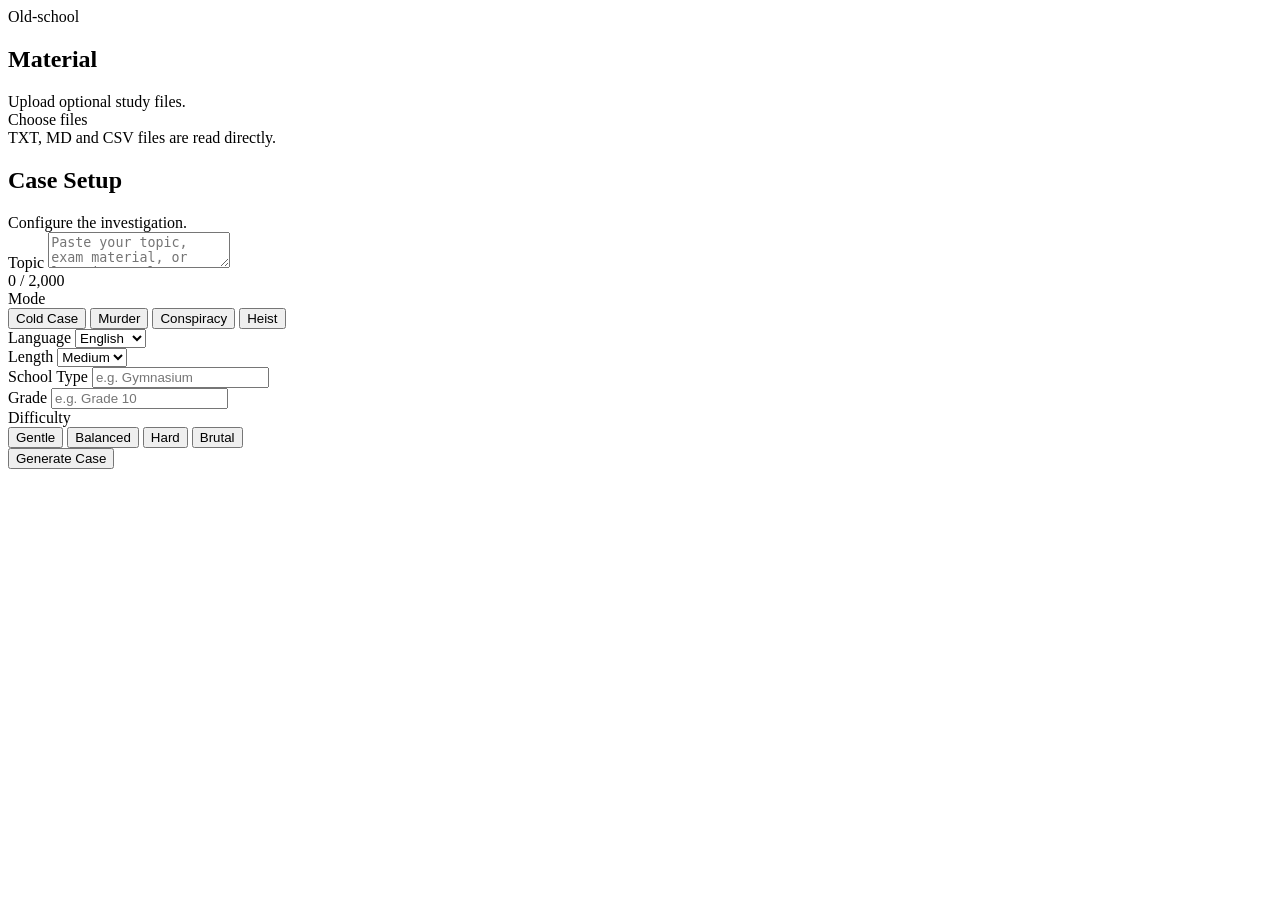
==== commit 404f07d2: "merge" ====
--- a/index.html
+++ b/index.html
@@ -1,373 +1,117 @@
-<!doctype html>
 <html lang="en">
-<head>
-<meta charset="utf-8" />
-<meta name="viewport" content="width=device-width,initial-scale=1" />
-<title>MindHeist — New Roleplay</title>
-<link rel="preconnect" href="https://fonts.googleapis.com">
-<link rel="preconnect" href="https://fonts.gstatic.com" crossorigin>
-<link href="https://fonts.googleapis.com/css2?family=Instrument+Serif:ital@0;1&family=Geist:wght@300;400;500;600;700&family=Geist+Mono:wght@400;500&display=swap" rel="stylesheet">
-<link rel="stylesheet" href="shared.css">
-<link rel="stylesheet" href="style.css">
-</head>
-<body>
-
-<div class="app">
-  
-  <!-- Sidebar -->
-  <aside class="sidebar">
-    <div class="brand">
-      <div class="brand-mark">
-        <svg viewBox="0 0 24 24" fill="none" stroke="currentColor" stroke-width="1.7" stroke-linecap="round" stroke-linejoin="round">
-          <circle cx="8" cy="12" r="3.4"/><path d="M11.4 12H20"/><path d="M17 12v3"/><path d="M20 12v2.5"/>
-        </svg>
-      </div>
-      <div>
-        <div class="brand-name">Mind<em>Heist</em></div>
-        <div class="brand-sub">Powered by Gemma 4</div>
-      </div>
-    </div>
-
-    <button class="new-btn">
-      <span class="plus">+</span>
-      <span>New roleplay</span>
-      <span class="shortcut">⌘N</span>
-    </button>
-
-    <div class="search">
-      <svg viewBox="0 0 24 24" fill="none" stroke="currentColor" stroke-width="2" stroke-linecap="round" stroke-linejoin="round"><circle cx="11" cy="11" r="7"/><path d="m20 20-3.5-3.5"/></svg>
-      <input placeholder="Search projects…">
-    </div>
-
-    <h3>Saved learning projects</h3>
-
-    <div class="projects" id="project-list"></div>
-
-    <div class="sidebar-foot">
-      <div class="avatar">?</div>
-      <div class="who">
-        <div class="who-name">Guest</div>
-        <div class="who-plan"><span class="gem">●</span> Local — Gemma 4</div>
-      </div>
-      <button class="icon-btn" title="Settings">
-        <svg viewBox="0 0 24 24" fill="none" stroke="currentColor" stroke-width="2" stroke-linecap="round" stroke-linejoin="round"><circle cx="12" cy="12" r="3"/><path d="M19.4 15a1.7 1.7 0 0 0 .3 1.8l.1.1a2 2 0 1 1-2.8 2.8l-.1-.1a1.7 1.7 0 0 0-1.8-.3 1.7 1.7 0 0 0-1 1.5V21a2 2 0 1 1-4 0v-.1a1.7 1.7 0 0 0-1.1-1.5 1.7 1.7 0 0 0-1.8.3l-.1.1a2 2 0 1 1-2.8-2.8l.1-.1a1.7 1.7 0 0 0 .3-1.8 1.7 1.7 0 0 0-1.5-1H3a2 2 0 1 1 0-4h.1a1.7 1.7 0 0 0 1.5-1.1 1.7 1.7 0 0 0-.3-1.8l-.1-.1a2 2 0 1 1 2.8-2.8l.1.1a1.7 1.7 0 0 0 1.8.3H9a1.7 1.7 0 0 0 1-1.5V3a2 2 0 1 1 4 0v.1a1.7 1.7 0 0 0 1 1.5 1.7 1.7 0 0 0 1.8-.3l.1-.1a2 2 0 1 1 2.8 2.8l-.1.1a1.7 1.7 0 0 0-.3 1.8V9a1.7 1.7 0 0 0 1.5 1H21a2 2 0 1 1 0 4h-.1a1.7 1.7 0 0 0-1.5 1z"/></svg>
-      </button>
-    </div>
-  </aside>
-
-  <!-- Main -->
-  <main class="main">
-    <div class="topbar">
-      <div class="crumb">
-        <span>Library</span>
-        <span class="sep">›</span>
-        <span class="here">New roleplay</span>
-      </div>
-      <div class="topbar-right">
-        <span class="badge"><span class="pulse"></span> Gemma 4 · on-device</span>
-        <button class="icon-btn" title="Help">
-          <svg viewBox="0 0 24 24" fill="none" stroke="currentColor" stroke-width="2" stroke-linecap="round" stroke-linejoin="round"><circle cx="12" cy="12" r="9"/><path d="M9.5 9a2.5 2.5 0 1 1 3.5 2.3c-.7.4-1 .9-1 1.7"/><circle cx="12" cy="17" r=".6" fill="currentColor"/></svg>
-        </button>
-      </div>
-    </div>
-
-    <div class="scroll">
-
-      <section class="hero">
-        <div>
-          <div class="eyebrow">Open a new case</div>
-          <h1>Crack the case.<br>Master the <em>subject.</em></h1>
-          <p class="lede">MindHeist turns any exam topic into a noir detective investigation. A crime is built around your material — suspects hold the facts, clues encode the theory. Solve the mystery by demonstrating what you know.</p>
-        </div>
-      </section>
-
-      <div class="grid">
-
-        <!-- Card 01: Material -->
-        <article class="card">
-          <div class="card-head">
-            <div>
-              <h2><span class="num">01</span>Material</h2>
-              <div class="card-desc">Source texts, slides, or notes the teacher will draw from.</div>
-            </div>
-          </div>
-          <label class="dropzone" for="file-input">
-            <div class="dz-icon">
-              <svg viewBox="0 0 24 24" fill="none" stroke="currentColor" stroke-width="1.7" stroke-linecap="round" stroke-linejoin="round"><path d="M21 15v3a3 3 0 0 1-3 3H6a3 3 0 0 1-3-3v-3"/><path d="M7 9l5-5 5 5"/><path d="M12 4v12"/></svg>
-            </div>
-            <div class="dz-title">Drop files or <b>browse</b></div>
-            <div class="dz-hint">PDF · DOCX · TXT · PNG · up to 25 MB</div>
-            <input id="file-input" type="file" multiple hidden>
-          </label>
-          <div class="file-list" id="file-list"></div>
-        </article>
-
-        <!-- Card 02: Teacher -->
-        <article class="card">
-          <div class="card-head">
-            <div>
-              <h2><span class="num">02</span>Your narrator</h2>
-              <div class="card-desc">Who runs this investigation? A hardboiled dispatcher, a mysterious informant, a ghost from the archives — they set the tone and voice every NPC.</div>
-            </div>
-            <button class="btn" type="button" style="white-space:nowrap;font-size:12px;padding:7px 12px;flex-shrink:0">
-              <svg viewBox="0 0 24 24" width="12" height="12" fill="none" stroke="currentColor" stroke-width="2" stroke-linecap="round" stroke-linejoin="round" style="vertical-align:-2px;margin-right:5px"><path d="M5 3v4M3 5h4M6 17v4M4 19h4M13 3l3 7 7 3-7 3-3 7-3-7-7-3 7-3z"/></svg>
-              Surprise me
-            </button>
-          </div>
-          <div class="persona-grid">
-            <div class="portrait" title="Choose portrait">
-              <svg viewBox="0 0 100 120" fill="currentColor">
-                <circle cx="50" cy="40" r="20"/>
-                <path d="M14 120c0-22 16-40 36-40s36 18 36 40z"/>
-              </svg>
-              <div class="portrait-label">Portrait</div>
-            </div>
-            <div>
-              <div class="row-2">
-                <div class="field">
-                  <label>Name</label>
-                  <input id="teacher-name" placeholder="e.g. Madame Lacroix">
-                </div>
-                <div class="field">
-                  <label>Role / title</label>
-                  <input id="teacher-role" placeholder="e.g. History teacher, debate partner…">
-                </div>
-              </div>
-              <div class="field">
-                <label>Personality &amp; voice</label>
-                <textarea id="teacher-personality" placeholder="Describe how the teacher speaks, behaves, and what they expect from you…"></textarea>
-              </div>
-              <div class="field" style="margin-bottom:0">
-                <label>Traits</label>
-                <div class="traits">
-                  <span class="trait">Patient</span>
-                  <span class="trait">Socratic</span>
-                  <span class="trait">Witty</span>
-                  <span class="trait">Strict</span>
-                  <span class="trait">Encouraging</span>
-                  <span class="trait">Skeptical</span>
-                  <span class="trait">Storyteller</span>
-                  <span class="trait">Dry humor</span>
-                  <span class="trait">Old-school</span>
-                </div>
-              </div>
+              <span class="trait">Old-school</span>
             </div>
           </div>
         </article>
 
-        <!-- Card 03: Lesson -->
-        <article class="card full">
+        <article class="card">
           <div class="card-head">
-            <div>
-              <h2><span class="num">03</span>The case</h2>
-              <div class="card-desc">What subject should the crime revolve around? The mystery is built entirely from your exam topic.</div>
+            <h2>Material</h2>
+            <div class="card-desc">
+              Upload optional study files.
             </div>
           </div>
-          <div class="topic-grid">
-            <div>
-              <div class="field">
-                <label>Exam topic &amp; scope</label>
-                <div class="ta-wrap">
-                  <textarea id="topic-ta" oninput="updateCount(this)" placeholder="e.g. I have an oral exam on the French Revolution — causes, key figures, the Declaration of the Rights of Man. Make it a murder investigation where the victim was a revolutionary scholar. Push me hard on dates and motives."></textarea>
-                  <div class="ta-foot">
-                    <div class="ta-chips">
-                      <span class="chip">Examples</span>
-                      <span class="chip">+ Add goal</span>
-                    </div>
-                    <span id="char-count">0 / 2,000</span>
-                  </div>
-                </div>
-              </div>
+
+          <label class="upload-box" for="file-input">
+            <div class="upload-title">Choose files</div>
+            <div class="upload-hint">
+              TXT, MD and CSV files are read directly.
             </div>
-            <div class="options">
-              <div class="field" style="margin-bottom:0">
-                <label>Investigation style</label>
-                <div class="seg" id="mode-seg">
-                  <div class="seg-item">Cold Case</div>
-                  <div class="seg-item on">Murder</div>
-                  <div class="seg-item">Conspiracy</div>
-                  <div class="seg-item">Heist</div>
-                </div>
-              </div>
-              <div class="opt-row">
-                <div class="field" style="margin-bottom:0">
-                  <label>Language</label>
-                  <select id="lesson-language">
-                    <option>French (immersive)</option>
-                    <option>English</option>
-                    <option>German</option>
-                    <option>Spanish</option>
-                  </select>
-                </div>
-                <div class="field" style="margin-bottom:0">
-                  <label>Length</label>
-                  <select id="lesson-length">
-                    <option>15 min — quick drill</option>
-                    <option selected>30 min — standard</option>
-                    <option>60 min — deep dive</option>
-                    <option>Open-ended</option>
-                  </select>
-                </div>
-              </div>
-              <div class="opt-row">
-                <div class="field" style="margin-bottom:0">
-                  <label>School type</label>
-                  <select id="lesson-school-type">
-                    <option value="">— not specified —</option>
-                    <option>Grundschule</option>
-                    <option>Hauptschule</option>
-                    <option>Realschule</option>
-                    <option selected>Gymnasium</option>
-                    <option>Gesamtschule</option>
-                    <option>Berufsschule</option>
-                    <option>University</option>
-                  </select>
-                </div>
-                <div class="field" style="margin-bottom:0">
-                  <label>Class / grade</label>
-                  <select id="lesson-grade">
-                    <option value="">— not specified —</option>
-                    <option>Klasse 1</option><option>Klasse 2</option><option>Klasse 3</option>
-                    <option>Klasse 4</option><option>Klasse 5</option><option>Klasse 6</option>
-                    <option>Klasse 7</option><option>Klasse 8</option><option>Klasse 9</option>
-                    <option>Klasse 10</option><option>Klasse 11</option><option>Klasse 12</option>
-                    <option>Klasse 13 / Abitur</option>
-                    <option>1st year university</option><option>2nd year university</option>
-                    <option>3rd year university</option><option>Master / graduate</option>
-                  </select>
-                </div>
-              </div>
-              <div class="slider-box">
-                <div class="slider-top"><span>Academic difficulty</span><b id="diff-label">Challenging</b></div>
-                <div class="track" id="diff-track">
-                  <div class="track-fill" id="diff-fill" style="width:60%"></div>
-                  <div class="track-knob" id="diff-knob" style="left:60%"></div>
-                </div>
-                <div class="slider-scale"><span>Forgiving</span><span>Balanced</span><span>Unforgiving</span><span>No mercy</span></div>
-              </div>
+
+            <input id="file-input" type="file" multiple hidden>
+          </label>
+
+          <div class="file-list" id="file-list"></div>
+        </article>
+
+        <article class="card">
+          <div class="card-head">
+            <h2>Case Setup</h2>
+            <div class="card-desc">
+              Configure the investigation.
             </div>
           </div>
+
+          <div class="field">
+            <label>Topic</label>
+
+            <textarea
+              id="topic-ta"
+              placeholder="Paste your topic, exam material, or learning goals..."
+              oninput="updateCount(this)"
+            ></textarea>
+
+            <div class="char-count" id="char-count">0 / 2,000</div>
+          </div>
+
+          <div class="field">
+            <label>Mode</label>
+
+            <div class="seg">
+              <button class="seg-item on">Cold Case</button>
+              <button class="seg-item">Murder</button>
+              <button class="seg-item">Conspiracy</button>
+              <button class="seg-item">Heist</button>
+            </div>
+          </div>
+
+          <div class="row-2">
+            <div class="field">
+              <label>Language</label>
+
+              <select id="lesson-language">
+                <option>English</option>
+                <option>German</option>
+                <option>Polish</option>
+                <option>French</option>
+              </select>
+            </div>
+
+            <div class="field">
+              <label>Length</label>
+
+              <select id="lesson-length">
+                <option>Short</option>
+                <option selected>Medium</option>
+                <option>Long</option>
+              </select>
+            </div>
+          </div>
+
+          <div class="row-2">
+            <div class="field">
+              <label>School Type</label>
+
+              <input id="lesson-school" placeholder="e.g. Gymnasium">
+            </div>
+
+            <div class="field">
+              <label>Grade</label>
+
+              <input id="lesson-grade" placeholder="e.g. Grade 10">
+            </div>
+          </div>
+
+          <div class="field difficulty">
+            <label>Difficulty</label>
+
+            <div class="seg">
+              <button class="seg-item">Gentle</button>
+              <button class="seg-item on">Balanced</button>
+              <button class="seg-item">Hard</button>
+              <button class="seg-item">Brutal</button>
+            </div>
+          </div>
+
+          <button class="btn-primary" onclick="send()">
+            Generate Case
+          </button>
         </article>
-
       </div>
-
-      <!-- Action bar -->
-      <div class="action-bar">
-        <div class="action-left">
-          <div class="action-model">
-            <svg viewBox="0 0 24 24" fill="none" stroke="currentColor" stroke-width="1.8" stroke-linecap="round" stroke-linejoin="round"><path d="M12 2l2.5 6.5L21 11l-6.5 2.5L12 20l-2.5-6.5L3 11l6.5-2.5z"/></svg>
-            Gemma 4 · runs locally
-          </div>
-          <div class="action-divider"></div>
-          <div class="action-tokens">No documents yet · add material to begin</div>
-        </div>
-        <div class="action-right">
-          <button class="btn">Save draft</button>
-          <button class="btn btn-primary" onclick="send()">
-            <svg viewBox="0 0 24 24" fill="none" stroke="currentColor" stroke-width="2" stroke-linecap="round" stroke-linejoin="round"><path d="M5 4l14 8-14 8z" fill="currentColor"/></svg>
-            Open the case
-            <span class="kbd">⏎</span>
-          </button>
-        </div>
-      </div>
-
     </div>
   </main>
 </div>
 
-<!-- Loading Overlay -->
-<div id="loading-overlay" class="loading-overlay" aria-live="polite" aria-label="Generating your case">
-  <div class="lo-glow lo-glow-1" aria-hidden="true"></div>
-  <div class="lo-glow lo-glow-2" aria-hidden="true"></div>
-  <div class="lo-scanlines" aria-hidden="true"></div>
-
-  <div class="lo-content">
-
-    <div class="lo-brand">
-      <div class="lo-brand-mark">
-        <svg viewBox="0 0 24 24" fill="none" stroke="currentColor" stroke-width="1.7" stroke-linecap="round" stroke-linejoin="round">
-          <circle cx="8" cy="12" r="3.4"/>
-          <path d="M11.4 12H20"/>
-          <path d="M17 12v3"/>
-          <path d="M20 12v2.5"/>
-        </svg>
-      </div>
-      <span class="lo-brand-name">Mind<em>Heist</em></span>
-    </div>
-
-    <div class="lo-title">Opening<br>the case</div>
-    <div class="lo-subtitle" id="lo-subtitle">Preparing your investigation…</div>
-
-    <div class="lo-stages">
-
-      <!-- Stage 1: Research -->
-      <div class="lo-stage" id="lo-stage-1">
-        <div class="lo-stage-track">
-          <div class="lo-stage-icon">
-            <svg viewBox="0 0 24 24" fill="none" stroke="currentColor" stroke-width="2" stroke-linecap="round" stroke-linejoin="round">
-              <circle cx="11" cy="11" r="7"/>
-              <path d="m20 20-3.5-3.5"/>
-            </svg>
-          </div>
-          <div class="lo-stage-line"></div>
-        </div>
-        <div class="lo-stage-body">
-          <div class="lo-stage-label">Research</div>
-          <div class="lo-stage-desc">Analyzing concepts, key facts, and learning gaps</div>
-        </div>
-      </div>
-
-      <!-- Stage 2: Task Design -->
-      <div class="lo-stage" id="lo-stage-2">
-        <div class="lo-stage-track">
-          <div class="lo-stage-icon">
-            <svg viewBox="0 0 24 24" fill="none" stroke="currentColor" stroke-width="2" stroke-linecap="round" stroke-linejoin="round">
-              <path d="M9 5H7a2 2 0 0 0-2 2v12a2 2 0 0 0 2 2h10a2 2 0 0 0 2-2V7a2 2 0 0 0-2-2h-2"/>
-              <rect x="9" y="3" width="6" height="4" rx="2"/>
-              <path d="M9 12h6M9 16h4"/>
-            </svg>
-          </div>
-          <div class="lo-stage-line"></div>
-        </div>
-        <div class="lo-stage-body">
-          <div class="lo-stage-label">Task Design</div>
-          <div class="lo-stage-desc">Creating exam tasks calibrated to your level</div>
-        </div>
-      </div>
-
-      <!-- Stage 3: Story Build -->
-      <div class="lo-stage" id="lo-stage-3">
-        <div class="lo-stage-track">
-          <div class="lo-stage-icon">
-            <svg viewBox="0 0 24 24" fill="none" stroke="currentColor" stroke-width="2" stroke-linecap="round" stroke-linejoin="round">
-              <path d="M20.84 4.61a5.5 5.5 0 0 0-7.78 0L12 5.67l-1.06-1.06a5.5 5.5 0 0 0-7.78 7.78l1.06 1.06L12 21.23l7.78-7.78 1.06-1.06a5.5 5.5 0 0 0 0-7.78z"/>
-            </svg>
-          </div>
-        </div>
-        <div class="lo-stage-body">
-          <div class="lo-stage-label">Building the Case</div>
-          <div class="lo-stage-desc">Weaving your topic into a noir detective mystery</div>
-        </div>
-      </div>
-
-    </div>
-
-    <div class="lo-progress">
-      <div class="lo-progress-fill" id="lo-progress-fill"></div>
-    </div>
-
-    <div class="lo-footer">
-      <span>Gemma 4 · on-device</span>
-      <div class="lo-footer-dot"></div>
-      <span id="lo-timer">0s</span>
-      <div class="lo-footer-dot"></div>
-      <span>~1–3 min</span>
-    </div>
-
-  </div>
-</div>
-
 <script src="script.js"></script>
-
 </body>
-</html>
+</html>
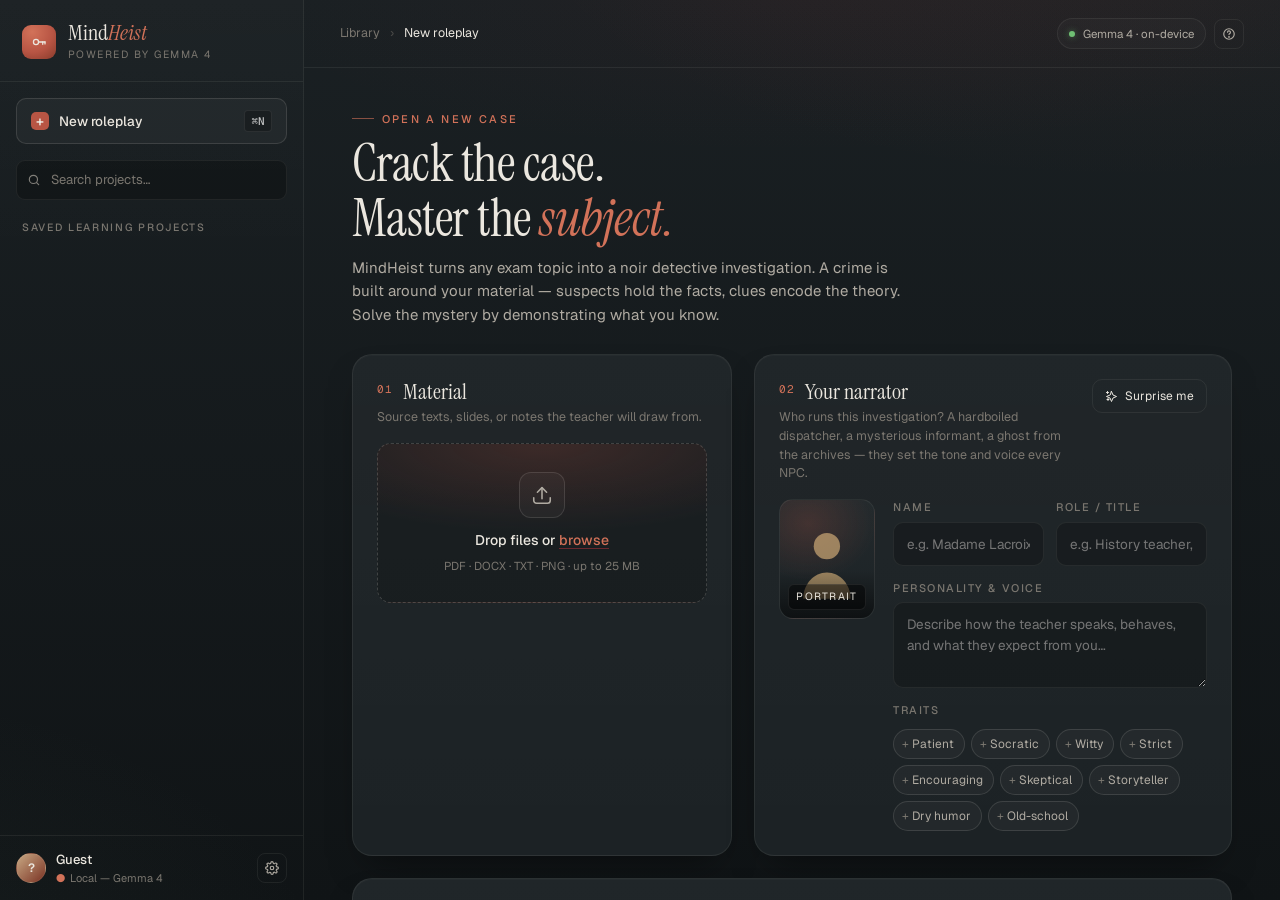
==== commit b9b33ad4: "vision" ====
--- a/index.html
+++ b/index.html
@@ -1,117 +1,373 @@
+<!doctype html>
 <html lang="en">
-              <span class="trait">Old-school</span>
-            </div>
-          </div>
-        </article>
-
+<head>
+<meta charset="utf-8" />
+<meta name="viewport" content="width=device-width,initial-scale=1" />
+<title>MindHeist — New Roleplay</title>
+<link rel="preconnect" href="https://fonts.googleapis.com">
+<link rel="preconnect" href="https://fonts.gstatic.com" crossorigin>
+<link href="https://fonts.googleapis.com/css2?family=Instrument+Serif:ital@0;1&family=Geist:wght@300;400;500;600;700&family=Geist+Mono:wght@400;500&display=swap" rel="stylesheet">
+<link rel="stylesheet" href="shared.css">
+<link rel="stylesheet" href="style.css">
+</head>
+<body>
+
+<div class="app">
+
+  <!-- Sidebar -->
+  <aside class="sidebar">
+    <div class="brand">
+      <div class="brand-mark">
+        <svg viewBox="0 0 24 24" fill="none" stroke="currentColor" stroke-width="1.7" stroke-linecap="round" stroke-linejoin="round">
+          <circle cx="8" cy="12" r="3.4"/><path d="M11.4 12H20"/><path d="M17 12v3"/><path d="M20 12v2.5"/>
+        </svg>
+      </div>
+      <div>
+        <div class="brand-name">Mind<em>Heist</em></div>
+        <div class="brand-sub">Powered by Gemma 4</div>
+      </div>
+    </div>
+
+    <button class="new-btn">
+      <span class="plus">+</span>
+      <span>New roleplay</span>
+      <span class="shortcut">⌘N</span>
+    </button>
+
+    <div class="search">
+      <svg viewBox="0 0 24 24" fill="none" stroke="currentColor" stroke-width="2" stroke-linecap="round" stroke-linejoin="round"><circle cx="11" cy="11" r="7"/><path d="m20 20-3.5-3.5"/></svg>
+      <input placeholder="Search projects…">
+    </div>
+
+    <h3>Saved learning projects</h3>
+
+    <div class="projects" id="project-list"></div>
+
+    <div class="sidebar-foot">
+      <div class="avatar">?</div>
+      <div class="who">
+        <div class="who-name">Guest</div>
+        <div class="who-plan"><span class="gem">●</span> Local — Gemma 4</div>
+      </div>
+      <button class="icon-btn" title="Settings">
+        <svg viewBox="0 0 24 24" fill="none" stroke="currentColor" stroke-width="2" stroke-linecap="round" stroke-linejoin="round"><circle cx="12" cy="12" r="3"/><path d="M19.4 15a1.7 1.7 0 0 0 .3 1.8l.1.1a2 2 0 1 1-2.8 2.8l-.1-.1a1.7 1.7 0 0 0-1.8-.3 1.7 1.7 0 0 0-1 1.5V21a2 2 0 1 1-4 0v-.1a1.7 1.7 0 0 0-1.1-1.5 1.7 1.7 0 0 0-1.8.3l-.1.1a2 2 0 1 1-2.8-2.8l.1-.1a1.7 1.7 0 0 0 .3-1.8 1.7 1.7 0 0 0-1.5-1H3a2 2 0 1 1 0-4h.1a1.7 1.7 0 0 0 1.5-1.1 1.7 1.7 0 0 0-.3-1.8l-.1-.1a2 2 0 1 1 2.8-2.8l.1.1a1.7 1.7 0 0 0 1.8.3H9a1.7 1.7 0 0 0 1-1.5V3a2 2 0 1 1 4 0v.1a1.7 1.7 0 0 0 1 1.5 1.7 1.7 0 0 0 1.8-.3l.1-.1a2 2 0 1 1 2.8 2.8l-.1.1a1.7 1.7 0 0 0-.3 1.8V9a1.7 1.7 0 0 0 1.5 1H21a2 2 0 1 1 0 4h-.1a1.7 1.7 0 0 0-1.5 1z"/></svg>
+      </button>
+    </div>
+  </aside>
+
+  <!-- Main -->
+  <main class="main">
+    <div class="topbar">
+      <div class="crumb">
+        <span>Library</span>
+        <span class="sep">›</span>
+        <span class="here">New roleplay</span>
+      </div>
+      <div class="topbar-right">
+        <span class="badge"><span class="pulse"></span> Gemma 4 · on-device</span>
+        <button class="icon-btn" title="Help">
+          <svg viewBox="0 0 24 24" fill="none" stroke="currentColor" stroke-width="2" stroke-linecap="round" stroke-linejoin="round"><circle cx="12" cy="12" r="9"/><path d="M9.5 9a2.5 2.5 0 1 1 3.5 2.3c-.7.4-1 .9-1 1.7"/><circle cx="12" cy="17" r=".6" fill="currentColor"/></svg>
+        </button>
+      </div>
+    </div>
+
+    <div class="scroll">
+
+      <section class="hero">
+        <div>
+          <div class="eyebrow">Open a new case</div>
+          <h1>Crack the case.<br>Master the <em>subject.</em></h1>
+          <p class="lede">MindHeist turns any exam topic into a noir detective investigation. A crime is built around your material — suspects hold the facts, clues encode the theory. Solve the mystery by demonstrating what you know.</p>
+        </div>
+      </section>
+
+      <div class="grid">
+
+        <!-- Card 01: Material -->
         <article class="card">
           <div class="card-head">
-            <h2>Material</h2>
-            <div class="card-desc">
-              Upload optional study files.
-            </div>
-          </div>
-
-          <label class="upload-box" for="file-input">
-            <div class="upload-title">Choose files</div>
-            <div class="upload-hint">
-              TXT, MD and CSV files are read directly.
-            </div>
-
+            <div>
+              <h2><span class="num">01</span>Material</h2>
+              <div class="card-desc">Source texts, slides, or notes the teacher will draw from.</div>
+            </div>
+          </div>
+          <label class="dropzone" for="file-input">
+            <div class="dz-icon">
+              <svg viewBox="0 0 24 24" fill="none" stroke="currentColor" stroke-width="1.7" stroke-linecap="round" stroke-linejoin="round"><path d="M21 15v3a3 3 0 0 1-3 3H6a3 3 0 0 1-3-3v-3"/><path d="M7 9l5-5 5 5"/><path d="M12 4v12"/></svg>
+            </div>
+            <div class="dz-title">Drop files or <b>browse</b></div>
+            <div class="dz-hint">PDF · DOCX · TXT · PNG · up to 25 MB</div>
             <input id="file-input" type="file" multiple hidden>
           </label>
-
           <div class="file-list" id="file-list"></div>
         </article>
 
+        <!-- Card 02: Teacher -->
         <article class="card">
           <div class="card-head">
-            <h2>Case Setup</h2>
-            <div class="card-desc">
-              Configure the investigation.
-            </div>
-          </div>
-
-          <div class="field">
-            <label>Topic</label>
-
-            <textarea
-              id="topic-ta"
-              placeholder="Paste your topic, exam material, or learning goals..."
-              oninput="updateCount(this)"
-            ></textarea>
-
-            <div class="char-count" id="char-count">0 / 2,000</div>
-          </div>
-
-          <div class="field">
-            <label>Mode</label>
-
-            <div class="seg">
-              <button class="seg-item on">Cold Case</button>
-              <button class="seg-item">Murder</button>
-              <button class="seg-item">Conspiracy</button>
-              <button class="seg-item">Heist</button>
-            </div>
-          </div>
-
-          <div class="row-2">
-            <div class="field">
-              <label>Language</label>
-
-              <select id="lesson-language">
-                <option>English</option>
-                <option>German</option>
-                <option>Polish</option>
-                <option>French</option>
-              </select>
-            </div>
-
-            <div class="field">
-              <label>Length</label>
-
-              <select id="lesson-length">
-                <option>Short</option>
-                <option selected>Medium</option>
-                <option>Long</option>
-              </select>
-            </div>
-          </div>
-
-          <div class="row-2">
-            <div class="field">
-              <label>School Type</label>
-
-              <input id="lesson-school" placeholder="e.g. Gymnasium">
-            </div>
-
-            <div class="field">
-              <label>Grade</label>
-
-              <input id="lesson-grade" placeholder="e.g. Grade 10">
-            </div>
-          </div>
-
-          <div class="field difficulty">
-            <label>Difficulty</label>
-
-            <div class="seg">
-              <button class="seg-item">Gentle</button>
-              <button class="seg-item on">Balanced</button>
-              <button class="seg-item">Hard</button>
-              <button class="seg-item">Brutal</button>
-            </div>
-          </div>
-
-          <button class="btn-primary" onclick="send()">
-            Generate Case
+            <div>
+              <h2><span class="num">02</span>Your narrator</h2>
+              <div class="card-desc">Who runs this investigation? A hardboiled dispatcher, a mysterious informant, a ghost from the archives — they set the tone and voice every NPC.</div>
+            </div>
+            <button class="btn" type="button" style="white-space:nowrap;font-size:12px;padding:7px 12px;flex-shrink:0">
+              <svg viewBox="0 0 24 24" width="12" height="12" fill="none" stroke="currentColor" stroke-width="2" stroke-linecap="round" stroke-linejoin="round" style="vertical-align:-2px;margin-right:5px"><path d="M5 3v4M3 5h4M6 17v4M4 19h4M13 3l3 7 7 3-7 3-3 7-3-7-7-3 7-3z"/></svg>
+              Surprise me
+            </button>
+          </div>
+          <div class="persona-grid">
+            <div class="portrait" title="Choose portrait">
+              <svg viewBox="0 0 100 120" fill="currentColor">
+                <circle cx="50" cy="40" r="20"/>
+                <path d="M14 120c0-22 16-40 36-40s36 18 36 40z"/>
+              </svg>
+              <div class="portrait-label">Portrait</div>
+            </div>
+            <div>
+              <div class="row-2">
+                <div class="field">
+                  <label>Name</label>
+                  <input id="teacher-name" placeholder="e.g. Madame Lacroix">
+                </div>
+                <div class="field">
+                  <label>Role / title</label>
+                  <input id="teacher-role" placeholder="e.g. History teacher, debate partner…">
+                </div>
+              </div>
+              <div class="field">
+                <label>Personality &amp; voice</label>
+                <textarea id="teacher-personality" placeholder="Describe how the teacher speaks, behaves, and what they expect from you…"></textarea>
+              </div>
+              <div class="field" style="margin-bottom:0">
+                <label>Traits</label>
+                <div class="traits">
+                  <span class="trait">Patient</span>
+                  <span class="trait">Socratic</span>
+                  <span class="trait">Witty</span>
+                  <span class="trait">Strict</span>
+                  <span class="trait">Encouraging</span>
+                  <span class="trait">Skeptical</span>
+                  <span class="trait">Storyteller</span>
+                  <span class="trait">Dry humor</span>
+                  <span class="trait">Old-school</span>
+                </div>
+              </div>
+            </div>
+          </div>
+        </article>
+
+        <!-- Card 03: Lesson -->
+        <article class="card full">
+          <div class="card-head">
+            <div>
+              <h2><span class="num">03</span>The case</h2>
+              <div class="card-desc">What subject should the crime revolve around? The mystery is built entirely from your exam topic.</div>
+            </div>
+          </div>
+          <div class="topic-grid">
+            <div>
+              <div class="field">
+                <label>Exam topic &amp; scope</label>
+                <div class="ta-wrap">
+                  <textarea id="topic-ta" oninput="updateCount(this)" placeholder="e.g. I have an oral exam on the French Revolution — causes, key figures, the Declaration of the Rights of Man. Make it a murder investigation where the victim was a revolutionary scholar. Push me hard on dates and motives."></textarea>
+                  <div class="ta-foot">
+                    <div class="ta-chips">
+                      <span class="chip">Examples</span>
+                      <span class="chip">+ Add goal</span>
+                    </div>
+                    <span id="char-count">0 / 2,000</span>
+                  </div>
+                </div>
+              </div>
+            </div>
+            <div class="options">
+              <div class="field" style="margin-bottom:0">
+                <label>Investigation style</label>
+                <div class="seg" id="mode-seg">
+                  <div class="seg-item">Cold Case</div>
+                  <div class="seg-item on">Murder</div>
+                  <div class="seg-item">Conspiracy</div>
+                  <div class="seg-item">Heist</div>
+                </div>
+              </div>
+              <div class="opt-row">
+                <div class="field" style="margin-bottom:0">
+                  <label>Language</label>
+                  <select id="lesson-language">
+                    <option>French (immersive)</option>
+                    <option>English</option>
+                    <option>German</option>
+                    <option>Spanish</option>
+                  </select>
+                </div>
+                <div class="field" style="margin-bottom:0">
+                  <label>Length</label>
+                  <select id="lesson-length">
+                    <option>15 min — quick drill</option>
+                    <option selected>30 min — standard</option>
+                    <option>60 min — deep dive</option>
+                    <option>Open-ended</option>
+                  </select>
+                </div>
+              </div>
+              <div class="opt-row">
+                <div class="field" style="margin-bottom:0">
+                  <label>School type</label>
+                  <select id="lesson-school-type">
+                    <option value="">— not specified —</option>
+                    <option>Grundschule</option>
+                    <option>Hauptschule</option>
+                    <option>Realschule</option>
+                    <option selected>Gymnasium</option>
+                    <option>Gesamtschule</option>
+                    <option>Berufsschule</option>
+                    <option>University</option>
+                  </select>
+                </div>
+                <div class="field" style="margin-bottom:0">
+                  <label>Class / grade</label>
+                  <select id="lesson-grade">
+                    <option value="">— not specified —</option>
+                    <option>Klasse 1</option><option>Klasse 2</option><option>Klasse 3</option>
+                    <option>Klasse 4</option><option>Klasse 5</option><option>Klasse 6</option>
+                    <option>Klasse 7</option><option>Klasse 8</option><option>Klasse 9</option>
+                    <option>Klasse 10</option><option>Klasse 11</option><option>Klasse 12</option>
+                    <option>Klasse 13 / Abitur</option>
+                    <option>1st year university</option><option>2nd year university</option>
+                    <option>3rd year university</option><option>Master / graduate</option>
+                  </select>
+                </div>
+              </div>
+              <div class="slider-box">
+                <div class="slider-top"><span>Academic difficulty</span><b id="diff-label">Challenging</b></div>
+                <div class="track" id="diff-track">
+                  <div class="track-fill" id="diff-fill" style="width:60%"></div>
+                  <div class="track-knob" id="diff-knob" style="left:60%"></div>
+                </div>
+                <div class="slider-scale"><span>Forgiving</span><span>Balanced</span><span>Unforgiving</span><span>No mercy</span></div>
+              </div>
+            </div>
+          </div>
+        </article>
+
+      </div>
+
+      <!-- Action bar -->
+      <div class="action-bar">
+        <div class="action-left">
+          <div class="action-model">
+            <svg viewBox="0 0 24 24" fill="none" stroke="currentColor" stroke-width="1.8" stroke-linecap="round" stroke-linejoin="round"><path d="M12 2l2.5 6.5L21 11l-6.5 2.5L12 20l-2.5-6.5L3 11l6.5-2.5z"/></svg>
+            Gemma 4 · runs locally
+          </div>
+          <div class="action-divider"></div>
+          <div class="action-tokens">No documents yet · add material to begin</div>
+        </div>
+        <div class="action-right">
+          <button class="btn">Save draft</button>
+          <button class="btn btn-primary" onclick="send()">
+            <svg viewBox="0 0 24 24" fill="none" stroke="currentColor" stroke-width="2" stroke-linecap="round" stroke-linejoin="round"><path d="M5 4l14 8-14 8z" fill="currentColor"/></svg>
+            Open the case
+            <span class="kbd">⏎</span>
           </button>
-        </article>
-      </div>
+        </div>
+      </div>
+
     </div>
   </main>
 </div>
 
+<!-- Loading Overlay -->
+<div id="loading-overlay" class="loading-overlay" aria-live="polite" aria-label="Generating your case">
+  <div class="lo-glow lo-glow-1" aria-hidden="true"></div>
+  <div class="lo-glow lo-glow-2" aria-hidden="true"></div>
+  <div class="lo-scanlines" aria-hidden="true"></div>
+
+  <div class="lo-content">
+
+    <div class="lo-brand">
+      <div class="lo-brand-mark">
+        <svg viewBox="0 0 24 24" fill="none" stroke="currentColor" stroke-width="1.7" stroke-linecap="round" stroke-linejoin="round">
+          <circle cx="8" cy="12" r="3.4"/>
+          <path d="M11.4 12H20"/>
+          <path d="M17 12v3"/>
+          <path d="M20 12v2.5"/>
+        </svg>
+      </div>
+      <span class="lo-brand-name">Mind<em>Heist</em></span>
+    </div>
+
+    <div class="lo-title">Opening<br>the case</div>
+    <div class="lo-subtitle" id="lo-subtitle">Preparing your investigation…</div>
+
+    <div class="lo-stages">
+
+      <!-- Stage 1: Research -->
+      <div class="lo-stage" id="lo-stage-1">
+        <div class="lo-stage-track">
+          <div class="lo-stage-icon">
+            <svg viewBox="0 0 24 24" fill="none" stroke="currentColor" stroke-width="2" stroke-linecap="round" stroke-linejoin="round">
+              <circle cx="11" cy="11" r="7"/>
+              <path d="m20 20-3.5-3.5"/>
+            </svg>
+          </div>
+          <div class="lo-stage-line"></div>
+        </div>
+        <div class="lo-stage-body">
+          <div class="lo-stage-label">Research</div>
+          <div class="lo-stage-desc">Analyzing concepts, key facts, and learning gaps</div>
+        </div>
+      </div>
+
+      <!-- Stage 2: Task Design -->
+      <div class="lo-stage" id="lo-stage-2">
+        <div class="lo-stage-track">
+          <div class="lo-stage-icon">
+            <svg viewBox="0 0 24 24" fill="none" stroke="currentColor" stroke-width="2" stroke-linecap="round" stroke-linejoin="round">
+              <path d="M9 5H7a2 2 0 0 0-2 2v12a2 2 0 0 0 2 2h10a2 2 0 0 0 2-2V7a2 2 0 0 0-2-2h-2"/>
+              <rect x="9" y="3" width="6" height="4" rx="2"/>
+              <path d="M9 12h6M9 16h4"/>
+            </svg>
+          </div>
+          <div class="lo-stage-line"></div>
+        </div>
+        <div class="lo-stage-body">
+          <div class="lo-stage-label">Task Design</div>
+          <div class="lo-stage-desc">Creating exam tasks calibrated to your level</div>
+        </div>
+      </div>
+
+      <!-- Stage 3: Story Build -->
+      <div class="lo-stage" id="lo-stage-3">
+        <div class="lo-stage-track">
+          <div class="lo-stage-icon">
+            <svg viewBox="0 0 24 24" fill="none" stroke="currentColor" stroke-width="2" stroke-linecap="round" stroke-linejoin="round">
+              <path d="M20.84 4.61a5.5 5.5 0 0 0-7.78 0L12 5.67l-1.06-1.06a5.5 5.5 0 0 0-7.78 7.78l1.06 1.06L12 21.23l7.78-7.78 1.06-1.06a5.5 5.5 0 0 0 0-7.78z"/>
+            </svg>
+          </div>
+        </div>
+        <div class="lo-stage-body">
+          <div class="lo-stage-label">Building the Case</div>
+          <div class="lo-stage-desc">Weaving your topic into a noir detective mystery</div>
+        </div>
+      </div>
+
+    </div>
+
+    <div class="lo-progress">
+      <div class="lo-progress-fill" id="lo-progress-fill"></div>
+    </div>
+
+    <div class="lo-footer">
+      <span>Gemma 4 · on-device</span>
+      <div class="lo-footer-dot"></div>
+      <span id="lo-timer">0s</span>
+      <div class="lo-footer-dot"></div>
+      <span>~1–3 min</span>
+    </div>
+
+  </div>
+</div>
+
 <script src="script.js"></script>
+
 </body>
-</html>+</html>
--- a/shared.css
+++ b/shared.css
@@ -0,0 +1,60 @@
+/* Shared design tokens and base styles — included by both pages */
+
+:root {
+  --bg:           #161b1d;
+  --surface:      #1c2225;
+  --surface-2:    #232a2d;
+  --ink:          #ebe7df;
+  --ink-dim:      #b0aba2;
+  --ink-mute:     #7a766f;
+  --accent:       #b85544;
+  --accent-light: #d27259;
+  --r:            14px;
+  --r-lg:         20px;
+  --shadow:       0 18px 36px -16px rgba(0,0,0,0.5), 0 1px 0 rgba(255,255,255,0.025) inset;
+}
+
+*, *::before, *::after { box-sizing: border-box; }
+html, body { height: 100%; margin: 0; }
+
+.app {
+  display: grid;
+  grid-template-columns: 304px 1fr;
+  height: 100vh;
+}
+
+.sidebar {
+  display: flex;
+  flex-direction: column;
+  border-right: 1px solid var(--line);
+}
+
+.brand {
+  display: flex;
+  align-items: center;
+  gap: 12px;
+  padding: 22px 22px 18px;
+  border-bottom: 1px solid var(--line);
+}
+
+.sidebar h3 {
+  font-size: 10.5px;
+  letter-spacing: 0.16em;
+  text-transform: uppercase;
+  color: var(--ink-mute);
+  font-weight: 500;
+  margin: 8px 22px;
+}
+
+.sidebar-foot {
+  border-top: 1px solid var(--line);
+  padding: 14px 16px;
+  display: flex;
+  align-items: center;
+  gap: 10px;
+}
+
+@media (max-width: 860px) {
+  .app { grid-template-columns: 1fr; }
+  .sidebar { display: none; }
+}
--- a/style.css
+++ b/style.css
@@ -0,0 +1,803 @@
+:root {
+  --bg-grad-1:   #1a2023;
+  --bg-grad-2:   #101416;
+  --glow-1:      rgba(184,85,68,0.10);
+  --glow-2:      rgba(94,124,107,0.10);
+  --line:        rgba(235,231,223,0.07);
+  --line-strong: rgba(235,231,223,0.13);
+  --red:         var(--accent);
+  --red-deep:    #7a3324;
+  --red-bright:  var(--accent-light);
+  --red-glow:    rgba(184,85,68,0.22);
+  --gold:        #c9a984;
+  --r-sm:        10px;
+  --shadow-red:  0 8px 24px -10px var(--red-glow);
+}
+
+body {
+  font-family: "Geist", ui-sans-serif, system-ui, sans-serif;
+  font-size: 14px;
+  line-height: 1.5;
+  color: var(--ink);
+  background-color: var(--bg);
+  background-image:
+    radial-gradient(1100px 600px at 88% -20%, var(--glow-1), transparent 60%),
+    radial-gradient(900px 700px at -10% 120%, var(--glow-2), transparent 55%),
+    linear-gradient(180deg, var(--bg-grad-1), var(--bg-grad-2));
+  background-attachment: fixed;
+  -webkit-font-smoothing: antialiased;
+  overflow: hidden;
+}
+
+/* ── Sidebar ── */
+.sidebar {
+  background: linear-gradient(180deg, rgba(255,255,255,0.015), transparent 30%);
+}
+
+.brand-mark {
+  width: 34px; height: 34px;
+  border-radius: 9px;
+  background: radial-gradient(120% 120% at 30% 20%, var(--red-bright), var(--red) 50%, var(--red-deep));
+  display: grid; place-items: center;
+  color: var(--ink);
+}
+.brand-mark svg { width: 18px; height: 18px; }
+.brand-name {
+  font-family: "Instrument Serif", serif;
+  font-size: 22px;
+  line-height: 1;
+}
+.brand-name em { font-style: italic; color: var(--red-bright); }
+.brand-sub {
+  font-size: 10.5px;
+  letter-spacing: 0.14em;
+  text-transform: uppercase;
+  color: var(--ink-mute);
+  margin-top: 3px;
+}
+
+.new-btn {
+  margin: 16px;
+  padding: 11px 14px;
+  display: flex; align-items: center; gap: 10px;
+  background: rgba(255,255,255,0.04);
+  color: var(--ink);
+  border: 1px solid var(--line-strong);
+  border-radius: var(--r-sm);
+  font: inherit; font-size: 13.5px; font-weight: 500;
+  cursor: pointer;
+  transition: background .15s, border-color .15s;
+}
+.new-btn:hover { background: rgba(255,255,255,0.07); border-color: rgba(185,64,73,0.35); }
+.new-btn .plus {
+  width: 18px; height: 18px; border-radius: 5px;
+  background: var(--red);
+  display: grid; place-items: center;
+  font-size: 14px; font-weight: 600; line-height: 1;
+}
+.new-btn .shortcut {
+  margin-left: auto;
+  font-family: "Geist Mono", monospace;
+  font-size: 11px;
+  padding: 2px 6px; border-radius: 4px;
+  background: rgba(0,0,0,0.25);
+  color: rgba(255,255,255,0.75);
+  border: 1px solid rgba(255,255,255,0.08);
+}
+
+.search {
+  margin: 0 16px 12px;
+  display: flex; align-items: center; gap: 8px;
+  padding: 8px 10px;
+  background: rgba(0,0,0,0.25);
+  border: 1px solid var(--line);
+  border-radius: 9px;
+}
+.search:focus-within { border-color: var(--line-strong); }
+.search svg { width: 14px; height: 14px; opacity: .7; flex-shrink: 0; color: var(--ink-dim); }
+.search input {
+  background: transparent; border: 0; outline: 0;
+  color: var(--ink); flex: 1; font: inherit; font-size: 13px;
+}
+.search input::placeholder { color: var(--ink-mute); }
+
+.projects {
+  flex: 1;
+  overflow-y: auto;
+  padding: 0 10px 10px;
+  scrollbar-width: thin;
+  scrollbar-color: rgba(255,255,255,0.1) transparent;
+}
+.projects::-webkit-scrollbar { width: 6px; }
+.projects::-webkit-scrollbar-thumb { background: rgba(255,255,255,0.08); border-radius: 99px; }
+
+.project {
+  padding: 11px 12px;
+  border-radius: 10px;
+  margin: 2px 0;
+  cursor: pointer;
+  border: 1px solid transparent;
+  display: grid;
+  grid-template-columns: 28px 1fr auto;
+  align-items: center;
+  gap: 10px;
+  transition: background .15s, border-color .15s;
+}
+.project:hover { background: rgba(255,255,255,0.025); border-color: var(--line); }
+.project.active {
+  background: linear-gradient(180deg, rgba(155,44,52,0.12), rgba(155,44,52,0.04));
+  border-color: rgba(155,44,52,0.28);
+}
+.project-icon {
+  width: 28px; height: 28px; border-radius: 7px;
+  display: grid; place-items: center;
+  font-family: "Instrument Serif", serif; font-size: 16px;
+  background: linear-gradient(160deg, rgba(255,255,255,0.06), rgba(255,255,255,0.02));
+  border: 1px solid var(--line);
+}
+.project-text { min-width: 0; }
+.project-title {
+  font-size: 13px; font-weight: 500;
+  white-space: nowrap; overflow: hidden; text-overflow: ellipsis;
+}
+.project-sub {
+  font-size: 11.5px; color: var(--ink-mute); margin-top: 1px;
+  white-space: nowrap; overflow: hidden; text-overflow: ellipsis;
+}
+.dot {
+  width: 6px; height: 6px; border-radius: 50%;
+  background: var(--red-bright);
+  box-shadow: 0 0 8px var(--red-bright);
+  opacity: 0;
+}
+.project.unread .dot { opacity: 1; }
+
+.avatar {
+  width: 30px; height: 30px; border-radius: 50%;
+  background: linear-gradient(135deg, var(--gold), var(--red-deep));
+  display: grid; place-items: center;
+  font-size: 12px; font-weight: 600;
+  border: 1px solid var(--line);
+  flex-shrink: 0;
+}
+.who { flex: 1; min-width: 0; }
+.who-name { font-size: 13px; font-weight: 500; }
+.who-plan {
+  font-size: 11px; color: var(--ink-mute);
+  display: flex; align-items: center; gap: 5px;
+}
+.who-plan .gem { color: var(--red-bright); }
+
+.icon-btn {
+  width: 30px; height: 30px; border-radius: 8px;
+  border: 1px solid var(--line); background: transparent;
+  color: var(--ink-dim);
+  display: grid; place-items: center;
+  cursor: pointer;
+  transition: background .15s, color .15s, border-color .15s;
+}
+.icon-btn:hover { background: rgba(255,255,255,0.04); color: var(--ink); border-color: var(--line-strong); }
+.icon-btn svg { width: 14px; height: 14px; }
+
+/* ── Main ── */
+.main {
+  display: flex; flex-direction: column;
+  height: 100vh; overflow: hidden;
+  position: relative;
+}
+.main::before {
+  content: "";
+  position: absolute; inset: 0 0 auto 0; height: 220px;
+  background: radial-gradient(80% 100% at 50% 0%, rgba(155,44,52,0.06), transparent 70%);
+  pointer-events: none;
+}
+
+.topbar {
+  display: flex; align-items: center; justify-content: space-between;
+  padding: 18px 36px;
+  border-bottom: 1px solid var(--line);
+  position: relative; z-index: 1;
+}
+.crumb { display: flex; align-items: center; gap: 10px; color: var(--ink-mute); font-size: 12.5px; }
+.crumb .here { color: var(--ink); }
+.crumb .sep { opacity: .5; }
+.topbar-right { display: flex; gap: 8px; align-items: center; }
+.badge {
+  display: inline-flex; align-items: center; gap: 8px;
+  padding: 6px 11px; border-radius: 999px;
+  border: 1px solid var(--line);
+  background: rgba(255,255,255,0.02);
+  font-size: 11.5px; color: var(--ink-dim);
+}
+.pulse {
+  width: 6px; height: 6px; border-radius: 50%;
+  background: #6fbf73;
+  box-shadow: 0 0 6px rgba(111,191,115,0.5);
+  flex-shrink: 0;
+}
+
+.scroll {
+  flex: 1; overflow-y: auto;
+  padding: 36px 48px 48px;
+  position: relative; z-index: 1;
+}
+.scroll::-webkit-scrollbar { width: 8px; }
+.scroll::-webkit-scrollbar-thumb { background: rgba(255,255,255,0.06); border-radius: 99px; }
+
+/* ── Hero ── */
+.hero {
+  max-width: 1180px; margin: 0 auto 28px;
+  display: flex; align-items: flex-end; justify-content: space-between; gap: 24px;
+}
+.eyebrow {
+  display: inline-flex; align-items: center; gap: 8px;
+  font-size: 11px; letter-spacing: 0.2em; text-transform: uppercase;
+  color: var(--red-bright); font-weight: 500; margin-bottom: 10px;
+}
+.eyebrow::before { content: ""; width: 22px; height: 1px; background: currentColor; opacity: .6; }
+h1 {
+  font-family: "Instrument Serif", serif;
+  font-size: 52px; font-weight: 400;
+  line-height: 1.05; letter-spacing: -0.01em;
+  margin: 0 0 10px; color: var(--ink);
+}
+h1 em { font-style: italic; color: var(--red-bright); }
+.lede { color: var(--ink-dim); font-size: 15px; max-width: 560px; line-height: 1.55; margin: 0; }
+
+/* ── Cards grid ── */
+.grid {
+  max-width: 1180px; margin: 0 auto;
+  display: grid;
+  grid-template-columns: 380px 1fr;
+  gap: 22px;
+}
+.full { grid-column: 1 / -1; }
+
+.card {
+  background: linear-gradient(180deg, rgba(255,255,255,0.02), transparent), var(--surface);
+  border: 1px solid var(--line);
+  border-radius: var(--r-lg);
+  padding: 24px;
+  box-shadow: var(--shadow);
+}
+.card-head {
+  display: flex; align-items: flex-start; justify-content: space-between;
+  gap: 14px; margin-bottom: 16px;
+}
+.card-head h2 {
+  font-family: "Instrument Serif", serif;
+  font-size: 22px; font-weight: 400; line-height: 1.15;
+  margin: 0 0 4px;
+}
+.card-head h2 .num {
+  font-family: "Geist Mono", monospace;
+  font-size: 11px; color: var(--red-bright);
+  letter-spacing: 0.1em; margin-right: 10px;
+  vertical-align: 6px;
+}
+.card-desc { font-size: 12.5px; color: var(--ink-mute); }
+
+/* ── Upload card ── */
+.dropzone {
+  display: block;
+  border: 1.5px dashed rgba(245,237,225,0.18);
+  border-radius: 14px;
+  padding: 28px 18px;
+  text-align: center;
+  background: radial-gradient(120% 80% at 50% 0%, var(--red-glow), transparent 70%), rgba(0,0,0,0.18);
+  cursor: pointer;
+  transition: border-color .2s, background .2s;
+}
+.dropzone:hover { border-color: rgba(185,64,73,0.4); }
+.dz-icon {
+  width: 46px; height: 46px; border-radius: 12px;
+  margin: 0 auto 12px;
+  display: grid; place-items: center;
+  background: rgba(255,255,255,0.03);
+  border: 1px solid var(--line-strong);
+  color: var(--ink-dim);
+}
+.dz-icon svg { width: 22px; height: 22px; }
+.dz-title { font-size: 14px; font-weight: 500; }
+.dz-title b { color: var(--red-bright); font-weight: 500; text-decoration: underline; text-decoration-color: rgba(230,57,70,0.4); text-underline-offset: 3px; }
+.dz-hint { font-size: 11.5px; color: var(--ink-mute); margin-top: 6px; }
+
+.file-list { margin-top: 14px; display: flex; flex-direction: column; gap: 6px; }
+.file {
+  display: grid; grid-template-columns: 28px 1fr auto auto;
+  align-items: center; gap: 10px;
+  padding: 9px 10px 9px 9px;
+  border-radius: 10px;
+  background: rgba(255,255,255,0.02);
+  border: 1px solid var(--line);
+}
+.file-ext {
+  width: 28px; height: 28px; border-radius: 6px;
+  display: grid; place-items: center;
+  font-family: "Geist Mono", monospace; font-size: 9.5px; font-weight: 600;
+  letter-spacing: 0.04em;
+}
+.ext-pdf  { background: linear-gradient(160deg, var(--red), var(--red-deep)); }
+.ext-docx { background: linear-gradient(160deg, #4a6fa5, #2a3f5f); }
+.ext-png  { background: linear-gradient(160deg, #6b8e6b, #2f4a2f); }
+.file-name { font-size: 12.5px; white-space: nowrap; overflow: hidden; text-overflow: ellipsis; }
+.file-size { font-size: 11px; color: var(--ink-mute); font-family: "Geist Mono", monospace; }
+.file-remove {
+  width: 22px; height: 22px; border-radius: 6px;
+  border: 0; background: transparent; color: var(--ink-mute);
+  cursor: pointer; display: grid; place-items: center;
+}
+.file-remove:hover { color: var(--ink); background: rgba(255,255,255,0.06); }
+
+/* ── Persona card ── */
+.persona-grid {
+  display: grid; grid-template-columns: 96px 1fr;
+  gap: 18px; align-items: flex-start;
+}
+.portrait {
+  width: 96px; height: 120px; border-radius: 14px;
+  background: radial-gradient(120% 80% at 30% 20%, var(--red-glow), transparent 60%),
+              linear-gradient(180deg, var(--surface-2), var(--surface));
+  border: 1px solid var(--line);
+  display: grid; place-items: center;
+  position: relative; overflow: hidden; cursor: pointer;
+}
+.portrait::after {
+  content: ""; position: absolute; inset: 0;
+  background: linear-gradient(180deg, transparent 60%, rgba(0,0,0,0.5));
+}
+.portrait svg { width: 70%; height: 70%; color: rgba(217,178,124,0.65); }
+.portrait-label {
+  position: absolute; left: 8px; right: 8px; bottom: 8px; z-index: 1;
+  font-size: 10.5px; letter-spacing: 0.12em; text-transform: uppercase;
+  text-align: center; color: var(--ink);
+  background: rgba(0,0,0,0.45);
+  border: 1px solid rgba(255,255,255,0.08);
+  border-radius: 6px; padding: 4px 0;
+}
+
+.field { display: flex; flex-direction: column; gap: 6px; margin-bottom: 14px; }
+.field label {
+  font-size: 11px; letter-spacing: 0.14em; text-transform: uppercase;
+  color: var(--ink-mute); font-weight: 500;
+}
+.field input, .field textarea, .field select {
+  background: rgba(0,0,0,0.22);
+  border: 1px solid var(--line);
+  border-radius: var(--r-sm);
+  padding: 11px 13px;
+  color: var(--ink); font: inherit; font-size: 13.5px;
+  outline: none; width: 100%;
+  transition: border-color .15s, background .15s;
+}
+.field input:focus, .field textarea:focus, .field select:focus {
+  border-color: rgba(230,57,70,0.5);
+  background: rgba(0,0,0,0.32);
+}
+.field textarea { resize: vertical; min-height: 86px; line-height: 1.55; }
+.field select { appearance: none; background-image: url("data:image/svg+xml,%3Csvg xmlns='http://www.w3.org/2000/svg' width='12' height='12' viewBox='0 0 24 24' fill='none' stroke='%237a766f' stroke-width='2'%3E%3Cpath d='M6 9l6 6 6-6'/%3E%3C/svg%3E"); background-repeat: no-repeat; background-position: right 12px center; padding-right: 32px; }
+
+.row-2 { display: grid; grid-template-columns: 1fr 1fr; gap: 12px; }
+
+.traits { display: flex; flex-wrap: wrap; gap: 6px; margin-top: 4px; }
+.trait {
+  font-size: 12px; padding: 5px 10px 5px 8px;
+  border-radius: 999px;
+  background: rgba(255,255,255,0.03);
+  border: 1px solid var(--line-strong);
+  color: var(--ink-dim);
+  cursor: pointer;
+  transition: background .15s, color .15s, border-color .15s;
+  user-select: none;
+}
+.trait::before { content: "+ "; color: var(--ink-mute); }
+.trait:hover { color: var(--ink); border-color: rgba(245,237,225,0.2); }
+.trait.on { background: color-mix(in srgb, var(--red) 18%, transparent); border-color: color-mix(in srgb, var(--red) 40%, transparent); color: var(--ink); }
+.trait.on::before { content: "✓ "; color: var(--red-bright); }
+
+/* ── Topic card ── */
+.topic-grid { display: grid; grid-template-columns: 1.4fr 1fr; gap: 24px; }
+
+.ta-wrap {
+  position: relative;
+  background: rgba(0,0,0,0.22);
+  border: 1px solid var(--line);
+  border-radius: 12px;
+  padding: 14px 16px 38px;
+  transition: border-color .15s;
+}
+.ta-wrap:focus-within { border-color: rgba(230,57,70,0.45); }
+.ta-wrap textarea {
+  width: 100%; background: transparent; border: 0; outline: 0;
+  resize: none; color: var(--ink); font: inherit;
+  font-size: 14px; line-height: 1.6; min-height: 200px;
+}
+.ta-wrap textarea::placeholder { color: var(--ink-mute); }
+.ta-foot {
+  position: absolute; left: 14px; right: 14px; bottom: 10px;
+  display: flex; align-items: center; justify-content: space-between;
+  color: var(--ink-mute); font-size: 11px;
+}
+.ta-chips { display: flex; gap: 6px; }
+.chip {
+  font-size: 11px; padding: 4px 8px; border-radius: 6px;
+  border: 1px solid var(--line); color: var(--ink-dim);
+  background: rgba(255,255,255,0.02); cursor: pointer;
+}
+.chip:hover { color: var(--ink); border-color: var(--line-strong); }
+
+.options { display: flex; flex-direction: column; gap: 12px; }
+.opt-row { display: grid; grid-template-columns: 1fr 1fr; gap: 10px; }
+
+.seg {
+  display: flex; gap: 4px; padding: 4px;
+  background: rgba(0,0,0,0.22);
+  border: 1px solid var(--line); border-radius: var(--r-sm);
+}
+.seg-item {
+  flex: 1; text-align: center;
+  padding: 8px 10px; font-size: 12.5px;
+  color: var(--ink-dim); border-radius: 7px;
+  cursor: pointer; border: 1px solid transparent;
+  user-select: none;
+  transition: color .15s;
+}
+.seg-item:hover { color: var(--ink); }
+.seg-item.on {
+  background: color-mix(in srgb, var(--red) 22%, transparent);
+  color: var(--ink);
+  border-color: color-mix(in srgb, var(--red) 40%, transparent);
+}
+
+.slider-box {
+  background: rgba(0,0,0,0.22);
+  border: 1px solid var(--line);
+  border-radius: var(--r-sm); padding: 12px 14px;
+}
+.slider-top { display: flex; justify-content: space-between; font-size: 12px; color: var(--ink-dim); margin-bottom: 8px; }
+.slider-top b { color: var(--ink); font-weight: 500; }
+.track {
+  position: relative; height: 4px;
+  background: rgba(255,255,255,0.08);
+  border-radius: 99px; cursor: pointer;
+}
+.track-fill {
+  position: absolute; top: 0; left: 0; bottom: 0;
+  background: linear-gradient(90deg, var(--red-deep), var(--red));
+  border-radius: 99px;
+}
+.track-knob {
+  position: absolute; top: 50%;
+  width: 12px; height: 12px; border-radius: 50%;
+  background: var(--ink);
+  transform: translate(-50%, -50%);
+  box-shadow: 0 0 0 3px var(--red-glow), 0 2px 6px rgba(0,0,0,0.4);
+}
+.slider-scale { display: flex; justify-content: space-between; font-size: 10.5px; color: var(--ink-mute); margin-top: 8px; }
+
+/* ── Action bar ── */
+.action-bar {
+  max-width: 1180px; margin: 22px auto 0;
+  display: flex; align-items: center; justify-content: space-between;
+  gap: 16px; padding: 16px 22px;
+  background: linear-gradient(180deg, rgba(255,255,255,0.02), transparent), var(--surface);
+  border: 1px solid var(--line);
+  border-radius: var(--r-lg);
+  box-shadow: var(--shadow);
+}
+.action-left { display: flex; align-items: center; gap: 14px; }
+.action-model { display: flex; align-items: center; gap: 8px; font-size: 12px; color: var(--ink-dim); }
+.action-model svg { width: 14px; height: 14px; color: var(--red-bright); }
+.action-divider { width: 1px; height: 18px; background: var(--line); }
+.action-tokens { font-size: 12px; color: var(--ink-mute); }
+.action-right { display: flex; gap: 10px; }
+
+.btn {
+  font: inherit; cursor: pointer;
+  padding: 11px 16px; border-radius: var(--r-sm);
+  border: 1px solid var(--line);
+  background: transparent; color: var(--ink); font-size: 13px;
+  transition: background .15s, border-color .15s;
+}
+.btn:hover { background: rgba(255,255,255,0.04); border-color: var(--line-strong); }
+.btn-primary {
+  background: linear-gradient(180deg, var(--red), var(--red-deep));
+  border-color: rgba(255,255,255,0.06);
+  padding: 11px 22px 11px 18px; font-weight: 500;
+  box-shadow: var(--shadow-red), 0 1px 0 rgba(255,255,255,0.10) inset;
+  display: flex; align-items: center; gap: 10px;
+}
+.btn-primary:hover { filter: brightness(1.06); }
+.btn-primary svg { width: 16px; height: 16px; }
+.kbd {
+  font-family: "Geist Mono", monospace; font-size: 10.5px;
+  padding: 2px 6px; border-radius: 4px;
+  background: rgba(0,0,0,0.28);
+  border: 1px solid rgba(255,255,255,0.1);
+}
+
+/* ── Responsive ── */
+@media (max-width: 1180px) {
+  .grid { grid-template-columns: 1fr; }
+  .topic-grid { grid-template-columns: 1fr; }
+  .hero { flex-direction: column; align-items: flex-start; }
+  h1 { font-size: 44px; }
+}
+@media (max-width: 860px) {
+  body { overflow: auto; }
+  .app { height: auto; }
+  .main { height: auto; overflow: visible; }
+  .scroll { padding: 24px; overflow: visible; }
+}
+
+/* ═══════════════════════════════════════════════════
+   LOADING OVERLAY
+═══════════════════════════════════════════════════ */
+.loading-overlay {
+  position: fixed;
+  inset: 0;
+  z-index: 9000;
+  display: none;
+  align-items: center;
+  justify-content: center;
+  background: var(--bg);
+  opacity: 0;
+  pointer-events: none;
+  transition: opacity 0.5s ease;
+  overflow: hidden;
+}
+.loading-overlay.lo-open {
+  display: flex;
+}
+.loading-overlay.active {
+  opacity: 1;
+  pointer-events: auto;
+}
+.loading-overlay.fade-out {
+  opacity: 0;
+  pointer-events: none;
+  transition: opacity 0.6s ease-in;
+}
+
+/* Background glows */
+.lo-glow {
+  position: absolute;
+  border-radius: 50%;
+  pointer-events: none;
+}
+.lo-glow-1 {
+  width: 900px; height: 600px;
+  top: -200px; right: -150px;
+  background: radial-gradient(circle, rgba(184,85,68,0.14), transparent 60%);
+  animation: lo-glow-float 5.5s ease-in-out infinite alternate;
+}
+.lo-glow-2 {
+  width: 700px; height: 700px;
+  bottom: -280px; left: -180px;
+  background: radial-gradient(circle, rgba(74,130,155,0.09), transparent 60%);
+  animation: lo-glow-float 7s ease-in-out infinite alternate-reverse;
+  animation-delay: 1.8s;
+}
+@keyframes lo-glow-float {
+  from { transform: scale(1) translate(0, 0); opacity: 0.65; }
+  to   { transform: scale(1.07) translate(12px, -14px); opacity: 1; }
+}
+
+/* Scanlines */
+.lo-scanlines {
+  position: absolute;
+  inset: 0;
+  pointer-events: none;
+  background: repeating-linear-gradient(
+    transparent 0,
+    transparent 2px,
+    rgba(0, 0, 0, 0.022) 2px,
+    rgba(0, 0, 0, 0.022) 4px
+  );
+}
+
+/* Content wrapper */
+.lo-content {
+  position: relative;
+  z-index: 1;
+  width: min(480px, 90vw);
+}
+
+/* Brand */
+.lo-brand {
+  display: flex;
+  align-items: center;
+  gap: 10px;
+  margin-bottom: 38px;
+}
+.lo-brand-mark {
+  width: 30px; height: 30px;
+  border-radius: 8px;
+  background: radial-gradient(120% 120% at 30% 20%, var(--red-bright), var(--red) 50%, var(--red-deep));
+  display: grid; place-items: center;
+  color: white;
+  flex-shrink: 0;
+}
+.lo-brand-mark svg { width: 14px; height: 14px; }
+.lo-brand-name {
+  font-family: "Instrument Serif", serif;
+  font-size: 18px;
+  line-height: 1;
+  color: var(--ink);
+}
+.lo-brand-name em { font-style: italic; color: var(--red-bright); }
+
+/* Headline */
+.lo-title {
+  font-family: "Instrument Serif", serif;
+  font-size: 40px;
+  font-weight: 400;
+  line-height: 1.1;
+  color: var(--ink);
+  margin-bottom: 8px;
+  letter-spacing: -0.01em;
+}
+.lo-subtitle {
+  font-size: 13px;
+  color: var(--ink-mute);
+  margin-bottom: 48px;
+  min-height: 18px;
+  transition: color 0.3s;
+}
+
+/* ── Stage list ── */
+.lo-stages {
+  display: flex;
+  flex-direction: column;
+  margin-bottom: 36px;
+}
+
+.lo-stage {
+  display: grid;
+  grid-template-columns: 44px 1fr;
+  gap: 16px;
+}
+
+.lo-stage-track {
+  display: flex;
+  flex-direction: column;
+  align-items: center;
+  flex-shrink: 0;
+}
+
+.lo-stage-icon {
+  width: 44px; height: 44px;
+  border-radius: 50%;
+  display: grid; place-items: center;
+  position: relative;
+  flex-shrink: 0;
+  background: rgba(255, 255, 255, 0.03);
+  border: 1.5px solid rgba(255, 255, 255, 0.09);
+  transition: background 0.4s, border-color 0.4s, box-shadow 0.4s;
+}
+.lo-stage-icon svg {
+  width: 18px; height: 18px;
+  color: rgba(235, 231, 223, 0.20);
+  transition: color 0.4s;
+  position: relative; z-index: 1;
+  flex-shrink: 0;
+}
+
+.lo-stage-line {
+  width: 1.5px;
+  flex: 1;
+  min-height: 22px;
+  background: rgba(255, 255, 255, 0.06);
+  margin: 5px 0;
+  transition: background 0.7s ease;
+}
+
+.lo-stage-body {
+  padding-bottom: 30px;
+  padding-top: 10px;
+}
+
+.lo-stage-label {
+  font-size: 15px;
+  font-weight: 500;
+  color: rgba(235, 231, 223, 0.28);
+  margin-bottom: 4px;
+  line-height: 1.3;
+  transition: color 0.4s;
+}
+
+.lo-stage-desc {
+  font-size: 12px;
+  line-height: 1.55;
+  color: rgba(235, 231, 223, 0.15);
+  transition: color 0.4s;
+}
+
+/* ── ACTIVE ── */
+.lo-stage.active .lo-stage-icon {
+  background: color-mix(in srgb, var(--red) 13%, transparent);
+  border-color: color-mix(in srgb, var(--red) 45%, transparent);
+  animation: lo-pulse 2.4s ease-in-out infinite;
+}
+.lo-stage.active .lo-stage-icon svg { color: var(--red-bright); }
+
+/* Spinner ring */
+.lo-stage.active .lo-stage-icon::after {
+  content: "";
+  position: absolute;
+  inset: -5px;
+  border-radius: 50%;
+  border: 1.5px solid transparent;
+  border-top-color: var(--red-bright);
+  border-right-color: color-mix(in srgb, var(--red) 28%, transparent);
+  animation: lo-spin 0.95s linear infinite;
+}
+
+.lo-stage.active .lo-stage-label { color: var(--ink); }
+.lo-stage.active .lo-stage-desc  { color: var(--ink-dim); }
+
+@keyframes lo-pulse {
+  0%, 100% {
+    box-shadow: 0 0 0 5px color-mix(in srgb, var(--red) 8%, transparent),
+                0 0 24px color-mix(in srgb, var(--red) 22%, transparent);
+  }
+  50% {
+    box-shadow: 0 0 0 9px color-mix(in srgb, var(--red) 6%, transparent),
+                0 0 38px color-mix(in srgb, var(--red) 35%, transparent);
+  }
+}
+@keyframes lo-spin { to { transform: rotate(360deg); } }
+
+/* ── DONE ── */
+.lo-stage.done .lo-stage-icon {
+  background: color-mix(in srgb, #6fbf73 11%, transparent);
+  border-color: color-mix(in srgb, #6fbf73 38%, transparent);
+  box-shadow: 0 0 14px color-mix(in srgb, #6fbf73 18%, transparent);
+  animation: lo-done-pop 0.45s cubic-bezier(0.175, 0.885, 0.32, 1.275) both;
+}
+.lo-stage.done .lo-stage-icon svg { color: #6fbf73; }
+.lo-stage.done .lo-stage-label { color: var(--ink-mute); }
+.lo-stage.done .lo-stage-desc  { color: rgba(235, 231, 223, 0.22); }
+.lo-stage.done .lo-stage-line  {
+  background: color-mix(in srgb, #6fbf73 18%, rgba(255, 255, 255, 0.06));
+}
+
+@keyframes lo-done-pop {
+  0%   { transform: scale(0.72); }
+  60%  { transform: scale(1.14); }
+  100% { transform: scale(1); }
+}
+
+/* ── Progress bar ── */
+.lo-progress {
+  height: 2px;
+  background: rgba(255, 255, 255, 0.06);
+  border-radius: 99px;
+  overflow: hidden;
+  margin-bottom: 16px;
+}
+.lo-progress-fill {
+  height: 100%;
+  width: 0;
+  background: linear-gradient(90deg, var(--red-deep), var(--red), var(--red-bright));
+  border-radius: 99px;
+  transition: width 0.9s cubic-bezier(0.4, 0, 0.2, 1);
+  box-shadow: 0 0 8px var(--red-glow);
+}
+
+/* ── Footer ── */
+.lo-footer {
+  font-size: 11px;
+  color: var(--ink-mute);
+  font-family: "Geist Mono", monospace;
+  display: flex;
+  align-items: center;
+  gap: 10px;
+}
+.lo-footer-dot {
+  width: 3px; height: 3px;
+  border-radius: 50%;
+  background: var(--ink-mute);
+  opacity: 0.5;
+  flex-shrink: 0;
+}
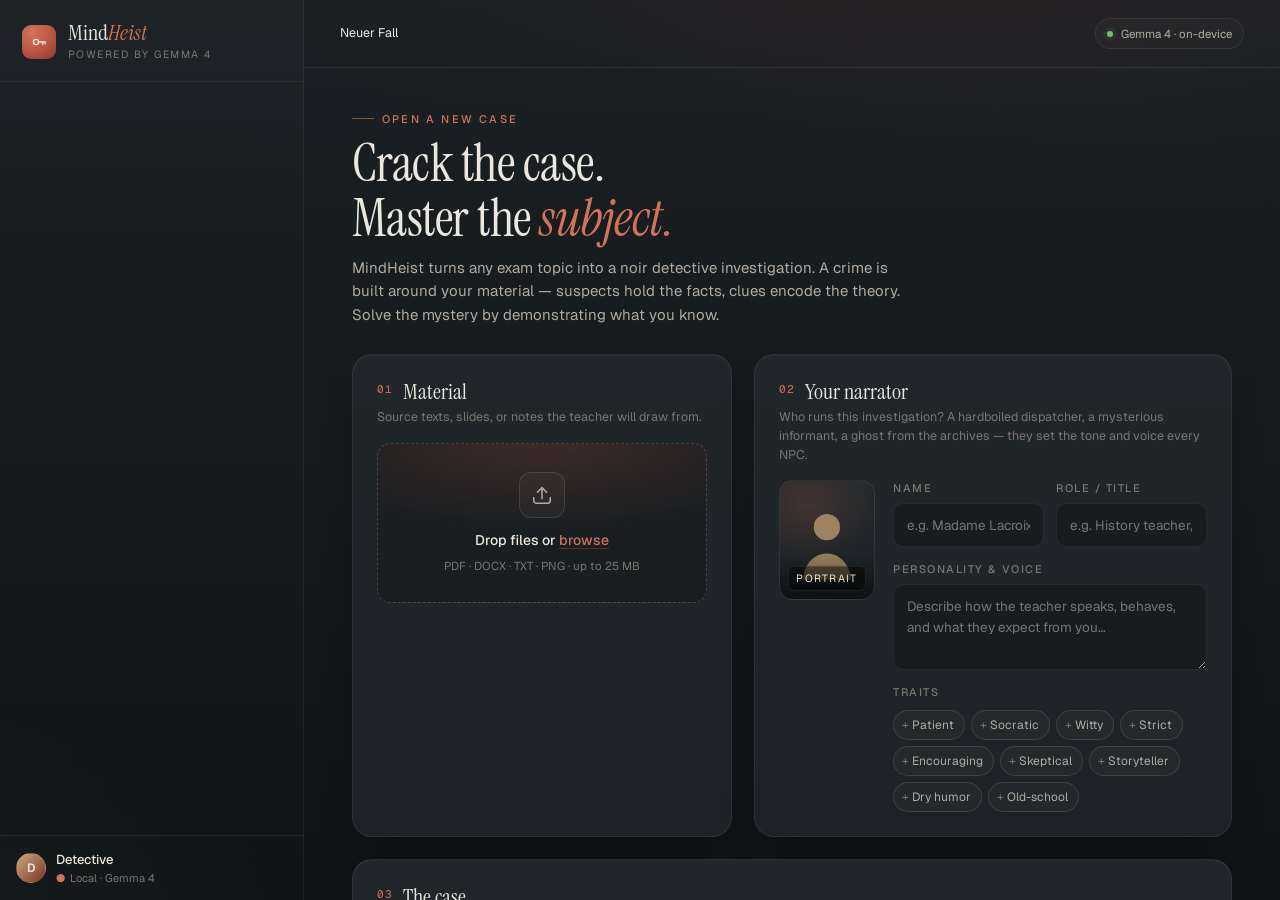
==== commit dd2df17b: "Submission-ready: auto-mode, English UI, multi-layer audio, speech input, simplified prompts - Auto-" ====
--- a/index.html
+++ b/index.html
@@ -28,30 +28,14 @@
       </div>
     </div>
 
-    <button class="new-btn">
-      <span class="plus">+</span>
-      <span>New roleplay</span>
-      <span class="shortcut">⌘N</span>
-    </button>
-
-    <div class="search">
-      <svg viewBox="0 0 24 24" fill="none" stroke="currentColor" stroke-width="2" stroke-linecap="round" stroke-linejoin="round"><circle cx="11" cy="11" r="7"/><path d="m20 20-3.5-3.5"/></svg>
-      <input placeholder="Search projects…">
-    </div>
-
-    <h3>Saved learning projects</h3>
-
-    <div class="projects" id="project-list"></div>
+    <div class="side-spacer"></div>
 
     <div class="sidebar-foot">
-      <div class="avatar">?</div>
+      <div class="avatar">D</div>
       <div class="who">
-        <div class="who-name">Guest</div>
-        <div class="who-plan"><span class="gem">●</span> Local — Gemma 4</div>
-      </div>
-      <button class="icon-btn" title="Settings">
-        <svg viewBox="0 0 24 24" fill="none" stroke="currentColor" stroke-width="2" stroke-linecap="round" stroke-linejoin="round"><circle cx="12" cy="12" r="3"/><path d="M19.4 15a1.7 1.7 0 0 0 .3 1.8l.1.1a2 2 0 1 1-2.8 2.8l-.1-.1a1.7 1.7 0 0 0-1.8-.3 1.7 1.7 0 0 0-1 1.5V21a2 2 0 1 1-4 0v-.1a1.7 1.7 0 0 0-1.1-1.5 1.7 1.7 0 0 0-1.8.3l-.1.1a2 2 0 1 1-2.8-2.8l.1-.1a1.7 1.7 0 0 0 .3-1.8 1.7 1.7 0 0 0-1.5-1H3a2 2 0 1 1 0-4h.1a1.7 1.7 0 0 0 1.5-1.1 1.7 1.7 0 0 0-.3-1.8l-.1-.1a2 2 0 1 1 2.8-2.8l.1.1a1.7 1.7 0 0 0 1.8.3H9a1.7 1.7 0 0 0 1-1.5V3a2 2 0 1 1 4 0v.1a1.7 1.7 0 0 0 1 1.5 1.7 1.7 0 0 0 1.8-.3l.1-.1a2 2 0 1 1 2.8 2.8l-.1.1a1.7 1.7 0 0 0-.3 1.8V9a1.7 1.7 0 0 0 1.5 1H21a2 2 0 1 1 0 4h-.1a1.7 1.7 0 0 0-1.5 1z"/></svg>
-      </button>
+        <div class="who-name">Detective</div>
+        <div class="who-plan"><span class="gem">●</span> Local · Gemma 4</div>
+      </div>
     </div>
   </aside>
 
@@ -59,15 +43,10 @@
   <main class="main">
     <div class="topbar">
       <div class="crumb">
-        <span>Library</span>
-        <span class="sep">›</span>
-        <span class="here">New roleplay</span>
+        <span class="here">Neuer Fall</span>
       </div>
       <div class="topbar-right">
         <span class="badge"><span class="pulse"></span> Gemma 4 · on-device</span>
-        <button class="icon-btn" title="Help">
-          <svg viewBox="0 0 24 24" fill="none" stroke="currentColor" stroke-width="2" stroke-linecap="round" stroke-linejoin="round"><circle cx="12" cy="12" r="9"/><path d="M9.5 9a2.5 2.5 0 1 1 3.5 2.3c-.7.4-1 .9-1 1.7"/><circle cx="12" cy="17" r=".6" fill="currentColor"/></svg>
-        </button>
       </div>
     </div>
 
@@ -109,10 +88,6 @@
               <h2><span class="num">02</span>Your narrator</h2>
               <div class="card-desc">Who runs this investigation? A hardboiled dispatcher, a mysterious informant, a ghost from the archives — they set the tone and voice every NPC.</div>
             </div>
-            <button class="btn" type="button" style="white-space:nowrap;font-size:12px;padding:7px 12px;flex-shrink:0">
-              <svg viewBox="0 0 24 24" width="12" height="12" fill="none" stroke="currentColor" stroke-width="2" stroke-linecap="round" stroke-linejoin="round" style="vertical-align:-2px;margin-right:5px"><path d="M5 3v4M3 5h4M6 17v4M4 19h4M13 3l3 7 7 3-7 3-3 7-3-7-7-3 7-3z"/></svg>
-              Surprise me
-            </button>
           </div>
           <div class="persona-grid">
             <div class="portrait" title="Choose portrait">
@@ -168,11 +143,10 @@
               <div class="field">
                 <label>Exam topic &amp; scope</label>
                 <div class="ta-wrap">
-                  <textarea id="topic-ta" oninput="updateCount(this)" placeholder="e.g. I have an oral exam on the French Revolution — causes, key figures, the Declaration of the Rights of Man. Make it a murder investigation where the victim was a revolutionary scholar. Push me hard on dates and motives."></textarea>
+                  <textarea id="topic-ta" oninput="updateCount(this)" placeholder="e.g. I have an oral exam on the French Revolution — causes, key figures, the Declaration of the Rights of Man. Push me hard on dates and motives."></textarea>
                   <div class="ta-foot">
                     <div class="ta-chips">
-                      <span class="chip">Examples</span>
-                      <span class="chip">+ Add goal</span>
+                      <span class="auto-mode-note">The mystery format is chosen automatically from your topic.</span>
                     </div>
                     <span id="char-count">0 / 2,000</span>
                   </div>
@@ -180,22 +154,13 @@
               </div>
             </div>
             <div class="options">
-              <div class="field" style="margin-bottom:0">
-                <label>Investigation style</label>
-                <div class="seg" id="mode-seg">
-                  <div class="seg-item">Cold Case</div>
-                  <div class="seg-item on">Murder</div>
-                  <div class="seg-item">Conspiracy</div>
-                  <div class="seg-item">Heist</div>
-                </div>
-              </div>
               <div class="opt-row">
                 <div class="field" style="margin-bottom:0">
                   <label>Language</label>
                   <select id="lesson-language">
-                    <option>French (immersive)</option>
-                    <option>English</option>
+                    <option selected>English</option>
                     <option>German</option>
+                    <option>French</option>
                     <option>Spanish</option>
                   </select>
                 </div>
@@ -211,27 +176,23 @@
               </div>
               <div class="opt-row">
                 <div class="field" style="margin-bottom:0">
-                  <label>School type</label>
+                  <label>School level</label>
                   <select id="lesson-school-type">
-                    <option value="">— not specified —</option>
-                    <option>Grundschule</option>
-                    <option>Hauptschule</option>
-                    <option>Realschule</option>
-                    <option selected>Gymnasium</option>
-                    <option>Gesamtschule</option>
-                    <option>Berufsschule</option>
+                    <option value="">— unspecified —</option>
+                    <option>Elementary</option>
+                    <option>Middle school</option>
+                    <option selected>High school</option>
+                    <option>Vocational school</option>
                     <option>University</option>
                   </select>
                 </div>
                 <div class="field" style="margin-bottom:0">
-                  <label>Class / grade</label>
+                  <label>Grade / year</label>
                   <select id="lesson-grade">
-                    <option value="">— not specified —</option>
-                    <option>Klasse 1</option><option>Klasse 2</option><option>Klasse 3</option>
-                    <option>Klasse 4</option><option>Klasse 5</option><option>Klasse 6</option>
-                    <option>Klasse 7</option><option>Klasse 8</option><option>Klasse 9</option>
-                    <option>Klasse 10</option><option>Klasse 11</option><option>Klasse 12</option>
-                    <option>Klasse 13 / Abitur</option>
+                    <option value="">— unspecified —</option>
+                    <option>Grade 5</option><option>Grade 6</option><option>Grade 7</option>
+                    <option>Grade 8</option><option>Grade 9</option><option>Grade 10</option>
+                    <option>Grade 11</option><option>Grade 12</option>
                     <option>1st year university</option><option>2nd year university</option>
                     <option>3rd year university</option><option>Master / graduate</option>
                   </select>
@@ -262,7 +223,6 @@
           <div class="action-tokens">No documents yet · add material to begin</div>
         </div>
         <div class="action-right">
-          <button class="btn">Save draft</button>
           <button class="btn btn-primary" onclick="send()">
             <svg viewBox="0 0 24 24" fill="none" stroke="currentColor" stroke-width="2" stroke-linecap="round" stroke-linejoin="round"><path d="M5 4l14 8-14 8z" fill="currentColor"/></svg>
             Open the case
--- a/style.css
+++ b/style.css
@@ -55,102 +55,6 @@
   color: var(--ink-mute);
   margin-top: 3px;
 }
-
-.new-btn {
-  margin: 16px;
-  padding: 11px 14px;
-  display: flex; align-items: center; gap: 10px;
-  background: rgba(255,255,255,0.04);
-  color: var(--ink);
-  border: 1px solid var(--line-strong);
-  border-radius: var(--r-sm);
-  font: inherit; font-size: 13.5px; font-weight: 500;
-  cursor: pointer;
-  transition: background .15s, border-color .15s;
-}
-.new-btn:hover { background: rgba(255,255,255,0.07); border-color: rgba(185,64,73,0.35); }
-.new-btn .plus {
-  width: 18px; height: 18px; border-radius: 5px;
-  background: var(--red);
-  display: grid; place-items: center;
-  font-size: 14px; font-weight: 600; line-height: 1;
-}
-.new-btn .shortcut {
-  margin-left: auto;
-  font-family: "Geist Mono", monospace;
-  font-size: 11px;
-  padding: 2px 6px; border-radius: 4px;
-  background: rgba(0,0,0,0.25);
-  color: rgba(255,255,255,0.75);
-  border: 1px solid rgba(255,255,255,0.08);
-}
-
-.search {
-  margin: 0 16px 12px;
-  display: flex; align-items: center; gap: 8px;
-  padding: 8px 10px;
-  background: rgba(0,0,0,0.25);
-  border: 1px solid var(--line);
-  border-radius: 9px;
-}
-.search:focus-within { border-color: var(--line-strong); }
-.search svg { width: 14px; height: 14px; opacity: .7; flex-shrink: 0; color: var(--ink-dim); }
-.search input {
-  background: transparent; border: 0; outline: 0;
-  color: var(--ink); flex: 1; font: inherit; font-size: 13px;
-}
-.search input::placeholder { color: var(--ink-mute); }
-
-.projects {
-  flex: 1;
-  overflow-y: auto;
-  padding: 0 10px 10px;
-  scrollbar-width: thin;
-  scrollbar-color: rgba(255,255,255,0.1) transparent;
-}
-.projects::-webkit-scrollbar { width: 6px; }
-.projects::-webkit-scrollbar-thumb { background: rgba(255,255,255,0.08); border-radius: 99px; }
-
-.project {
-  padding: 11px 12px;
-  border-radius: 10px;
-  margin: 2px 0;
-  cursor: pointer;
-  border: 1px solid transparent;
-  display: grid;
-  grid-template-columns: 28px 1fr auto;
-  align-items: center;
-  gap: 10px;
-  transition: background .15s, border-color .15s;
-}
-.project:hover { background: rgba(255,255,255,0.025); border-color: var(--line); }
-.project.active {
-  background: linear-gradient(180deg, rgba(155,44,52,0.12), rgba(155,44,52,0.04));
-  border-color: rgba(155,44,52,0.28);
-}
-.project-icon {
-  width: 28px; height: 28px; border-radius: 7px;
-  display: grid; place-items: center;
-  font-family: "Instrument Serif", serif; font-size: 16px;
-  background: linear-gradient(160deg, rgba(255,255,255,0.06), rgba(255,255,255,0.02));
-  border: 1px solid var(--line);
-}
-.project-text { min-width: 0; }
-.project-title {
-  font-size: 13px; font-weight: 500;
-  white-space: nowrap; overflow: hidden; text-overflow: ellipsis;
-}
-.project-sub {
-  font-size: 11.5px; color: var(--ink-mute); margin-top: 1px;
-  white-space: nowrap; overflow: hidden; text-overflow: ellipsis;
-}
-.dot {
-  width: 6px; height: 6px; border-radius: 50%;
-  background: var(--red-bright);
-  box-shadow: 0 0 8px var(--red-bright);
-  opacity: 0;
-}
-.project.unread .dot { opacity: 1; }
 
 .avatar {
   width: 30px; height: 30px; border-radius: 50%;
@@ -801,3 +705,68 @@
   opacity: 0.5;
   flex-shrink: 0;
 }
+
+/* ===================================================================
+   SIDEBAR — INFO BLOCK (replaces removed Search + Saved Projects)
+=================================================================== */
+.side-info {
+  padding: 8px 0 16px;
+  border-top: 1px solid var(--line);
+  margin-top: 12px;
+}
+.side-info h3 {
+  font: 500 11px/1 "Geist", system-ui;
+  letter-spacing: .08em;
+  text-transform: uppercase;
+  color: var(--ink-dim);
+  margin: 0 0 12px;
+}
+.side-steps {
+  list-style: none;
+  padding: 0;
+  margin: 0 0 16px;
+  display: grid;
+  gap: 8px;
+}
+.side-steps li {
+  display: grid;
+  grid-template-columns: 22px 1fr;
+  gap: 10px;
+  font: 400 12.5px/1.45 "Geist", system-ui;
+  color: var(--ink-dim);
+}
+.side-steps .num {
+  font: 500 10px/22px "Geist Mono", ui-monospace, monospace;
+  text-align: center;
+  color: var(--ink);
+  border: 1px solid var(--line);
+  border-radius: 6px;
+  width: 22px; height: 22px;
+}
+.side-modes {
+  display: flex;
+  flex-wrap: wrap;
+  gap: 6px;
+}
+.mode-chip {
+  font: 500 10.5px/1 "Geist Mono", ui-monospace, monospace;
+  letter-spacing: .04em;
+  text-transform: uppercase;
+  padding: 5px 9px;
+  border-radius: 999px;
+  border: 1px solid var(--line);
+  color: var(--ink-dim);
+  background: rgba(255,255,255,0.02);
+}
+.mode-chip[data-mode="Cold Case"]  { color: #8db4c8; border-color: rgba(141,180,200,0.35); }
+.mode-chip[data-mode="Murder"]     { color: #c98a8a; border-color: rgba(201,138,138,0.35); }
+.mode-chip[data-mode="Conspiracy"] { color: #b09cd0; border-color: rgba(176,156,208,0.35); }
+.mode-chip[data-mode="Heist"]      { color: #c2a577; border-color: rgba(194,165,119,0.35); }
+
+/* Auto-mode note under the topic textarea */
+.auto-mode-note {
+  font: 400 11.5px/1.3 "Geist", system-ui;
+  color: var(--ink-mute);
+  letter-spacing: .01em;
+}
+.side-spacer { flex: 1; }
